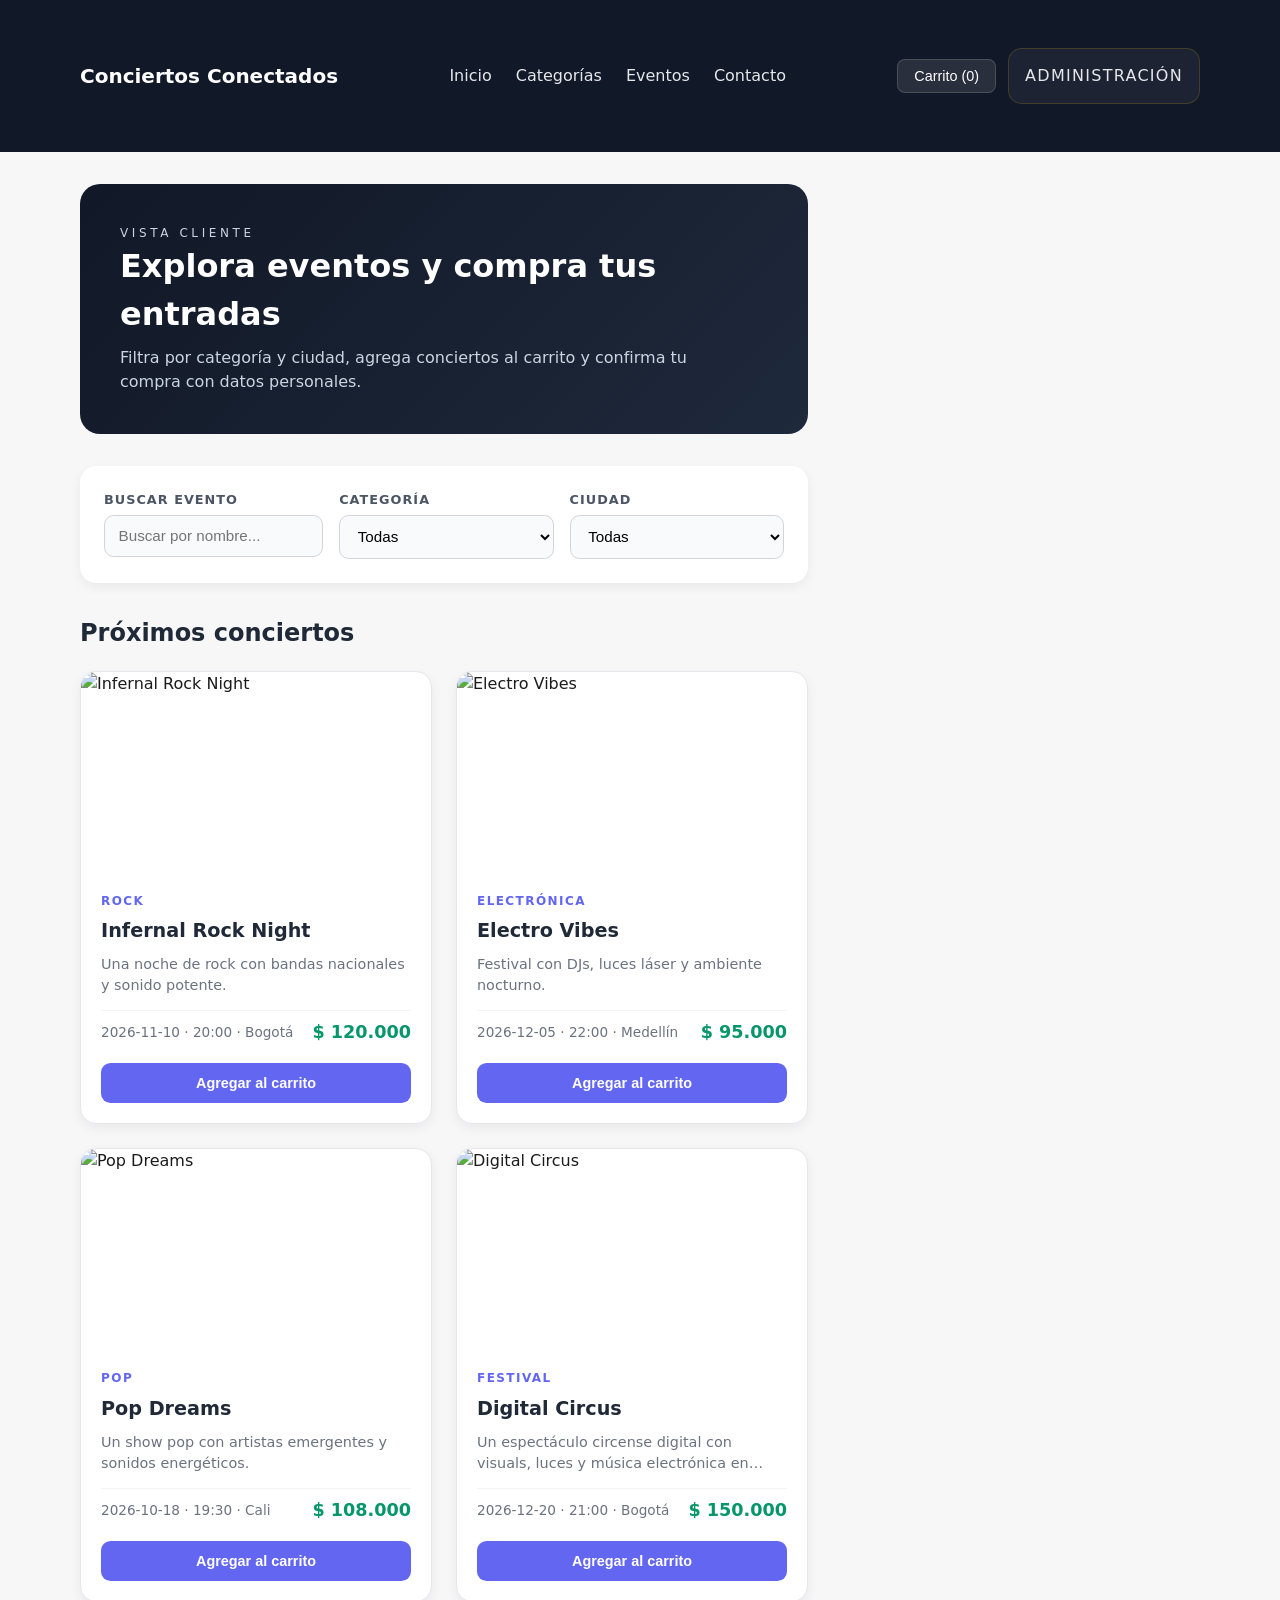
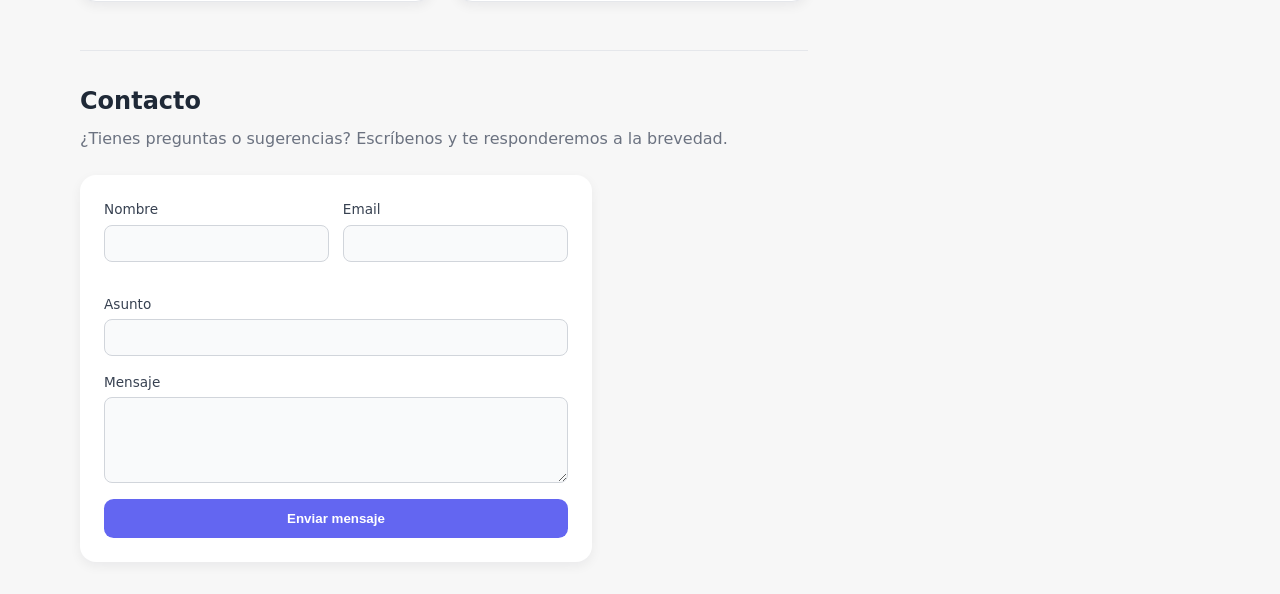
==== index.html @ f2adc02a "actualizacion 7" ====
﻿<!DOCTYPE html>
<html lang="es">
<head>
  <meta charset="UTF-8" />
  <meta name="viewport" content="width=device-width, initial-scale=1.0" />
  <title>Conciertos Conectados</title>
  <link rel="stylesheet" href="css/styles.css" />
  <link rel="stylesheet" href="css/responsive.css" />
</head>
<body>
  <header class="site-header">
    <div class="container header-inner">
      <a class="brand" href="index.html">Conciertos Conectados</a>
      <nav class="main-nav">
        <a href="index.html">Inicio</a>
        <a href="#categorias">Categorías</a>
        <a href="#eventos">Eventos</a>
        <a href="#contacto">Contacto</a>
      </nav>
      <div class="header-actions">
        <button id="open-cart" class="cart-toggle" type="button">Carrito (<span id="cart-count">0</span>)</button>
        <a class="secondary-button" href="admin/admin.html">Administración</a>
      </div>
    </div>
  </header>

  <main class="container public-layout">
    <section class="public-panel">
      <div class="hero-card">
        <p class="eyebrow">Vista cliente</p>
        <h1>Explora eventos y compra tus entradas</h1>
        <p>Filtra por categoría y ciudad, agrega conciertos al carrito y confirma tu compra con datos personales.</p>
      </div>

      <section id="categorias" class="filters-panel">
        <div class="filter-group">
          <label for="search-input">Buscar evento</label>
          <input id="search-input" type="search" placeholder="Buscar por nombre..." />
        </div>
        <div class="filter-group">
          <label for="category-filter">Categoría</label>
          <select id="category-filter"><option value="">Todas</option></select>
        </div>
        <div class="filter-group">
          <label for="city-filter">Ciudad</label>
          <select id="city-filter"><option value="">Todas</option></select>
        </div>
      </section>

      <section class="events-panel">
        <h2>Próximos conciertos</h2>
        <div id="events" class="events-grid"></div>
      </section>

      <section id="contacto" class="contact-section">
        <h2>Contacto</h2>
        <p class="contact-desc">¿Tienes preguntas o sugerencias? Escríbenos y te responderemos a la brevedad.</p>
        <form id="contact-form" class="contact-form">
          <div class="form-grid">
            <label>Nombre <input name="nombre" required /></label>
            <label>Email <input name="email" type="email" required /></label>
          </div>
          <label>Asunto <input name="asunto" required /></label>
          <label>Mensaje <textarea name="mensaje" rows="4" required></textarea></label>
          <button type="submit" class="primary-button">Enviar mensaje</button>
          <p id="contact-message" class="success-message hidden"></p>
        </form>
      </section>
    </section>

    <aside class="cart-panel hidden" id="cart-panel">
      <div class="cart-header">
        <div>
          <p class="eyebrow">Carrito</p>
          <h2>Resumen de compra</h2>
        </div>
        <button id="close-cart" class="cart-close-button" type="button">Cerrar</button>
      </div>

      <div id="cart-items" class="cart-items"></div>
      <div class="cart-summary">
        <div>
          <span>Total</span>
          <strong id="cart-total">$0</strong>
        </div>
        <button id="checkout-button" class="primary-button" type="button">Pagar</button>
      </div>

      <form id="checkout-form" class="checkout-form hidden">
        <h3>Datos del comprador</h3>
        <div class="form-grid">
          <label>Identificación <input name="identificacion" required /></label>
          <label>Nombre completo <input name="nombre" required /></label>
          <label>Dirección <input name="direccion" required /></label>
          <label>Teléfono <input name="telefono" required /></label>
          <label>Email <input name="email" type="email" required /></label>
          <label>Ciudad <input name="ciudad" required /></label>
        </div>
        <button type="submit" class="primary-button">Confirmar compra</button>
        <p id="checkout-message" class="success-message hidden"></p>
      </form>
    </aside>
  </main>

  <script defer src="js/storage.js"></script>
  <script defer src="js/registro.js"></script>
  <script defer src="js/data-seed.js"></script>
  <script defer src="js/components.js"></script>
  <script defer src="js/cart.js"></script>
  <script defer src="js/main.js"></script>
</body>
</html>
---- css/styles.css ----
﻿/* estilos base para el proyecto */
:root {
  font-family: Inter, system-ui, sans-serif;
  color: #1b1b1b;
  background: #f7f7f7;
  line-height: 1.5;
}

* {
  box-sizing: border-box;
}

.hidden {
  display: none !important;
}

body {
  margin: 0;
  padding: 0;
}

.container {
  width: min(1120px, 100% - 2rem);
  margin: 0 auto;
  padding: 2rem 0;
}

.site-header {
  background: #111827;
  color: #ffffff;
  padding: 1rem 0;
}

.header-inner {
  display: flex;
  align-items: center;
  justify-content: space-between;
  flex-wrap: wrap;
  gap: 1rem;
}

.site-header .brand {
  font-size: 1.25rem;
  font-weight: 700;
  color: #ffffff;
  text-decoration: none;
  white-space: nowrap;
}

.main-nav {
  display: flex;
  gap: 1.5rem;
  flex-wrap: wrap;
}

.site-header a {
  color: #e5e7eb;
  text-decoration: none;
  transition: color 0.2s;
}

.site-header a:hover {
  color: #ffffff;
}

.header-actions {
  display: flex;
  gap: 0.75rem;
  align-items: center;
}

.cart-toggle {
  background: rgba(255, 255, 255, 0.1);
  color: #ffffff;
  border: 1px solid rgba(255, 255, 255, 0.15);
  padding: 0.5rem 1rem;
  border-radius: 0.5rem;
  cursor: pointer;
  font-size: 0.9rem;
}

.cart-toggle:hover {
  background: rgba(255, 255, 255, 0.2);
}

.public-layout {
  display: grid;
  grid-template-columns: 1fr 360px;
  gap: 2rem;
  align-items: start;
}

.public-panel {
  min-width: 0;
}

.cart-panel {
  background: #ffffff;
  border-radius: 1rem;
  padding: 1.5rem;
  box-shadow: 0 10px 30px rgba(15, 23, 42, 0.08);
  position: sticky;
  top: 1rem;
}

.cart-panel.hidden {
  display: none;
}

.cart-close-button {
  background: transparent;
  color: #6b7280;
  border: 1px solid #d1d5db;
  padding: 0.4rem 0.85rem;
  border-radius: 0.5rem;
  cursor: pointer;
  font-size: 0.85rem;
  transition: background 0.2s, color 0.2s;
}

.cart-close-button:hover {
  background: #f3f4f6;
  color: #111827;
}

.hero-card {
  background: linear-gradient(135deg, #111827, #1e293b);
  color: #ffffff;
  border-radius: 1.25rem;
  padding: 2.5rem;
  margin-bottom: 2rem;
}

.hero-card h1 {
  font-size: 2rem;
  margin: 0 0 0.5rem;
}

.hero-card p {
  margin: 0;
  color: #cbd5e1;
  max-width: 36rem;
}

.filters-panel {
  display: grid;
  grid-template-columns: 1fr 1fr 1fr;
  gap: 1rem;
  margin-bottom: 2rem;
  background: #ffffff;
  border-radius: 1rem;
  padding: 1.5rem;
  box-shadow: 0 4px 12px rgba(15, 23, 42, 0.06);
}

.filter-group {
  display: flex;
  flex-direction: column;
  gap: 0.35rem;
}

.filter-group label {
  font-size: 0.8rem;
  font-weight: 600;
  color: #4b5563;
  text-transform: uppercase;
  letter-spacing: 0.08em;
}

.filter-group input,
.filter-group select {
  padding: 0.7rem 0.85rem;
  border: 1px solid #d1d5db;
  border-radius: 0.6rem;
  font-size: 0.95rem;
  background: #f9fafb;
  transition: border-color 0.2s, box-shadow 0.2s;
}

.filter-group input:focus,
.filter-group select:focus {
  outline: none;
  border-color: #6366f1;
  box-shadow: 0 0 0 3px rgba(99, 102, 241, 0.15);
}

.events-panel h2 {
  font-size: 1.5rem;
  margin: 0 0 1.25rem;
  color: #1f2937;
}

.events-grid {
  display: grid;
  grid-template-columns: repeat(auto-fill, minmax(280px, 1fr));
  gap: 1.5rem;
}

.contact-section {
  margin-top: 3rem;
  padding-top: 2rem;
  border-top: 1px solid #e5e7eb;
}

.contact-section h2 {
  font-size: 1.5rem;
  margin: 0 0 0.5rem;
  color: #1f2937;
}

.contact-desc {
  margin: 0 0 1.5rem;
  color: #6b7280;
}

.contact-form {
  background: #ffffff;
  border-radius: 1rem;
  padding: 1.5rem;
  box-shadow: 0 4px 12px rgba(15, 23, 42, 0.06);
  display: flex;
  flex-direction: column;
  gap: 1rem;
  max-width: 32rem;
}

.contact-form label {
  display: flex;
  flex-direction: column;
  gap: 0.3rem;
  font-size: 0.85rem;
  font-weight: 500;
  color: #374151;
}

.contact-form input,
.contact-form textarea {
  padding: 0.6rem 0.85rem;
  border: 1px solid #d1d5db;
  border-radius: 0.5rem;
  font-size: 0.9rem;
  background: #f9fafb;
}

.contact-form input:focus,
.contact-form textarea:focus {
  outline: none;
  border-color: #6366f1;
  box-shadow: 0 0 0 3px rgba(99, 102, 241, 0.15);
}

.empty-results {
  grid-column: 1 / -1;
  text-align: center;
  padding: 3rem;
  color: #9ca3af;
  font-size: 1.1rem;
}

/* cart styling */
.cart-header {
  display: flex;
  justify-content: space-between;
  align-items: flex-start;
  margin-bottom: 1rem;
}

.cart-header h2 {
  margin: 0;
  font-size: 1.2rem;
  color: #1f2937;
}

.cart-items {
  display: flex;
  flex-direction: column;
  gap: 0.75rem;
  margin-bottom: 1rem;
  max-height: 24rem;
  overflow-y: auto;
}

.cart-item {
  display: flex;
  justify-content: space-between;
  align-items: center;
  gap: 0.75rem;
  padding: 0.75rem;
  background: #f9fafb;
  border-radius: 0.6rem;
}

.cart-item strong {
  display: block;
  font-size: 0.95rem;
  color: #1f2937;
}

.cart-item span {
  font-size: 0.8rem;
  color: #6b7280;
}

.cart-summary {
  display: flex;
  justify-content: space-between;
  align-items: center;
  padding: 1rem 0;
  border-top: 1px solid #e5e7eb;
  margin-bottom: 1rem;
}

.cart-summary span {
  font-size: 0.9rem;
  color: #4b5563;
}

.cart-summary strong {
  font-size: 1.25rem;
  color: #111827;
}

.empty-cart {
  text-align: center;
  color: #9ca3af;
  padding: 2rem;
}

.checkout-form {
  border-top: 1px solid #e5e7eb;
  padding-top: 1rem;
}

.checkout-form h3 {
  margin: 0 0 1rem;
  font-size: 1rem;
  color: #1f2937;
}

.form-grid {
  display: grid;
  grid-template-columns: 1fr 1fr;
  gap: 0.85rem;
  margin-bottom: 1rem;
}

.form-grid label {
  display: flex;
  flex-direction: column;
  gap: 0.3rem;
  font-size: 0.85rem;
  font-weight: 500;
  color: #374151;
}

.form-grid input,
.form-grid select,
.form-grid textarea {
  padding: 0.6rem 0.85rem;
  border: 1px solid #d1d5db;
  border-radius: 0.5rem;
  font-size: 0.9rem;
  background: #f9fafb;
}

.form-grid input:focus,
.form-grid select:focus,
.form-grid textarea:focus {
  outline: none;
  border-color: #6366f1;
  box-shadow: 0 0 0 3px rgba(99, 102, 241, 0.15);
}

.full-width {
  grid-column: 1 / -1;
}

.primary-button {
  background: #6366f1;
  color: #ffffff;
  border: none;
  padding: 0.75rem 1.5rem;
  border-radius: 0.6rem;
  font-weight: 600;
  cursor: pointer;
  transition: background 0.2s;
}

.primary-button:hover {
  background: #4f46e5;
}

.success-message {
  margin-top: 0.75rem;
  padding: 0.75rem;
  background: #d1fae5;
  color: #065f46;
  border-radius: 0.5rem;
  text-align: center;
}

.error-message {
  margin-top: 0.5rem;
  padding: 0.5rem;
  background: #fef2f2;
  color: #991b1b;
  border-radius: 0.4rem;
  text-align: center;
  font-size: 0.85rem;
}

.auth-panel {
  display: flex;
  justify-content: center;
  align-items: center;
  min-height: 60vh;
}

.auth-card {
  background: rgba(255, 255, 255, 0.04);
  border: 1px solid rgba(255, 193, 7, 0.12);
  border-radius: 1.25rem;
  padding: 2.5rem;
  width: 100%;
  max-width: 400px;
}

.auth-card h1 {
  margin: 0 0 1.5rem;
  font-size: 1.8rem;
  color: #f4e3b7;
}

.auth-card form {
  display: flex;
  flex-direction: column;
  gap: 1rem;
}

.auth-card label {
  display: flex;
  flex-direction: column;
  gap: 0.3rem;
  font-size: 0.85rem;
  color: #d9c38c;
}

.auth-card input {
  padding: 0.75rem 1rem;
  border: 1px solid rgba(255, 193, 7, 0.15);
  border-radius: 0.6rem;
  background: rgba(255, 255, 255, 0.05);
  color: #ffffff;
  font-size: 0.95rem;
}

.auth-card input:focus {
  outline: none;
  border-color: #f7d34e;
}

.form-card {
  background: rgba(255, 255, 255, 0.03);
  border: 1px solid rgba(255, 193, 7, 0.10);
  border-radius: 1rem;
  padding: 1.5rem;
  margin-bottom: 1.5rem;
}

.form-card .form-grid label {
  color: #d9c38c;
}

.form-card input,
.form-card select,
.form-card textarea {
  padding: 0.6rem 0.85rem;
  border: 1px solid rgba(255, 193, 7, 0.15);
  border-radius: 0.5rem;
  background: rgba(255, 255, 255, 0.05);
  color: #ffffff;
  font-size: 0.9rem;
}

.form-card input:focus,
.form-card select:focus,
.form-card textarea:focus {
  outline: none;
  border-color: #f7d34e;
}

.form-card .primary-button,
.form-card .secondary-button {
  margin-top: 0.75rem;
  margin-right: 0.5rem;
}

.action-button {
  padding: 0.4rem 0.75rem;
  border-radius: 0.4rem;
  border: none;
  cursor: pointer;
  font-size: 0.8rem;
  font-weight: 500;
}

.action-button.edit {
  background: rgba(99, 102, 241, 0.2);
  color: #a5b4fc;
  margin-right: 0.4rem;
}

.action-button.delete {
  background: rgba(239, 68, 68, 0.2);
  color: #fca5a5;
}

#home-hero,
#admin-panel {
  background: #ffffff;
  border-radius: 1rem;
  padding: 2rem;
  box-shadow: 0 10px 30px rgba(15, 23, 42, 0.08);
}

.site-footer {
  text-align: center;
  padding: 1.5rem 0;
  color: #6b7280;
}

/* administración estilo oscuro */
body.admin-page {
  font-family: Inter, system-ui, sans-serif;
  background: #120803;
  color: #f4e3b7;
}

.admin-layout {
  display: grid;
  grid-template-columns: 280px 1fr;
  min-height: 100vh;
}

.admin-sidebar {
  background: #210f0f;
  border-right: 1px solid rgba(255, 193, 7, 0.12);
  padding: 2rem 1.5rem;
  display: flex;
  flex-direction: column;
  gap: 2rem;
}

.brand {
  display: flex;
  flex-direction: column;
  gap: 0.25rem;
}

.brand-title {
  font-size: 1.9rem;
  letter-spacing: 0.18em;
  color: #f9d24b;
  font-weight: 800;
}

.brand-subtitle {
  color: #c69f3d;
  font-size: 0.85rem;
  letter-spacing: 0.25em;
}

.sidebar-nav {
  display: flex;
  flex-direction: column;
  gap: 0.75rem;
}

.sidebar-nav a {
  display: inline-flex;
  align-items: center;
  gap: 0.75rem;
  color: #d9c38c;
  text-decoration: none;
  padding: 0.85rem 1rem;
  border-radius: 0.75rem;
  transition: background 0.2s ease, color 0.2s ease;
}

.sidebar-nav a.active,
.sidebar-nav a:hover {
  background: rgba(255, 176, 64, 0.12);
  color: #ffeea8;
}

.sidebar-button {
  margin-top: auto;
  background: #8b1818;
  color: #f6e1d6;
  border: none;
  padding: 0.95rem 1rem;
  border-radius: 0.75rem;
  text-transform: uppercase;
  letter-spacing: 0.08em;
  cursor: pointer;
}

.admin-content {
  padding: 2rem;
}

.admin-header {
  display: flex;
  justify-content: space-between;
  align-items: flex-start;
  gap: 1.5rem;
  margin-bottom: 2rem;
}

.live-panel {
  display: flex;
  flex-direction: column;
  align-items: flex-end;
  gap: 0.25rem;
  color: #c9b27d;
  font-size: 0.85rem;
}

.live-panel strong {
  font-size: 1.25rem;
  color: #f7d34e;
}

.eyebrow {
  margin: 0 0 0.75rem;
  color: #f4dba1;
  letter-spacing: 0.3em;
  text-transform: uppercase;
  font-size: 0.75rem;
}

.admin-header h1 {
  margin: 0;
  font-size: clamp(2rem, 3vw, 3rem);
  letter-spacing: 0.04em;
}

.header-actions {
  display: flex;
  gap: 0.75rem;
  flex-wrap: wrap;
}

.icon-button {
  background: rgba(255, 255, 255, 0.05);
  color: #f7e6be;
  border: 1px solid rgba(255, 255, 255, 0.08);
  padding: 0.85rem 1rem;
  border-radius: 0.9rem;
  cursor: pointer;
}

.metric-grid,
.action-grid {
  display: grid;
  grid-template-columns: repeat(3, minmax(0, 1fr));
  gap: 1rem;
  margin-bottom: 1.5rem;
}

.metric-card,
.action-card,
.table-panel,
.table-header,
.table-footer {
  background: rgba(255, 255, 255, 0.03);
  border: 1px solid rgba(255, 193, 7, 0.10);
  border-radius: 1rem;
  padding: 1.5rem;
}

.metric-card-large {
  grid-column: span 2;
}

.metric-label {
  display: block;
  color: #d8c28b;
  text-transform: uppercase;
  letter-spacing: 0.18em;
  font-size: 0.75rem;
  margin-bottom: 0.75rem;
}

.metric-card strong {
  display: block;
  font-size: 2.5rem;
  margin-bottom: 1rem;
  color: #fff;
}

.metric-bar {
  height: 0.75rem;
  background: rgba(255, 255, 255, 0.08);
  border-radius: 999px;
  overflow: hidden;
}

.metric-bar span {
  display: block;
  height: 100%;
  background: linear-gradient(90deg, #ffb130, #f65d48);
}

.table-section {
  margin-bottom: 1.5rem;
}

.table-header {
  display: flex;
  justify-content: space-between;
  gap: 1rem;
  align-items: center;
  margin-bottom: 1rem;
}

.table-title {
  margin: 0;
  font-size: 1rem;
  letter-spacing: 0.18em;
  text-transform: uppercase;
  color: #f9d14f;
}

.table-subtitle {
  margin: 0.5rem 0 0;
  color: #c8b08c;
  font-size: 0.95rem;
  max-width: 42rem;
}

.table-actions {
  display: flex;
  gap: 0.85rem;
  flex-wrap: wrap;
}

.table-actions input {
  min-width: 220px;
  background: rgba(255, 255, 255, 0.04);
  border: 1px solid rgba(255, 255, 255, 0.08);
  color: #fff;
  padding: 0.95rem 1rem;
  border-radius: 0.85rem;
}

.filter-button {
  background: #2b0d0d;
  color: #f7d699;
  border: 1px solid rgba(255, 193, 7, 0.2);
  padding: 0.95rem 1rem;
  border-radius: 0.85rem;
  cursor: pointer;
}

.table-panel {
  overflow-x: auto;
}

.data-table {
  width: 100%;
  border-collapse: collapse;
  min-width: 860px;
}

.data-table th,
.data-table td {
  padding: 1rem 1.25rem;
  border-bottom: 1px solid rgba(255, 255, 255, 0.06);
}

.data-table th {
  text-align: left;
  font-size: 0.8rem;
  letter-spacing: 0.14em;
  text-transform: uppercase;
  color: #c9b27d;
}

.data-table tbody tr:hover {
  background: rgba(255, 255, 255, 0.04);
}

.data-table td {
  color: #eee2c5;
}

.status-pill {
  display: inline-flex;
  align-items: center;
  gap: 0.5rem;
  padding: 0.45rem 0.75rem;
  border-radius: 999px;
  font-size: 0.8rem;
}

.status-dot {
  width: 0.6rem;
  height: 0.6rem;
  border-radius: 999px;
  background: #f5d34d;
}

.status-active {
  color: #f3c66a;
}

.pill-secondary {
  background: rgba(255, 255, 255, 0.05);
  color: #e5d194;
}

.table-footer {
  display: flex;
  justify-content: space-between;
  align-items: center;
}

.table-footer span {
  color: #c6b185;
}

.pagination {
  display: flex;
  gap: 0.75rem;
}

.pagination button {
  background: transparent;
  color: #f6e7bd;
  border: 1px solid rgba(255, 255, 255, 0.1);
  padding: 0.9rem 1.2rem;
  border-radius: 0.85rem;
  cursor: pointer;
}

.pagination button.primary {
  background: #f7d34e;
  color: #240b00;
  border-color: rgba(255, 193, 7, 0.25);
}

.action-card {
  display: flex;
  flex-direction: column;
  justify-content: space-between;
  gap: 1rem;
}

.action-card h3 {
  margin: 0;
  color: #f3e2b8;
}

.action-card p {
  margin: 0;
  color: #d6c19a;
}

.secondary-button,
.danger-button {
  border: 1px solid rgba(255, 193, 7, 0.16);
  padding: 0.95rem 1rem;
  border-radius: 0.85rem;
  cursor: pointer;
  text-transform: uppercase;
  letter-spacing: 0.08em;
}

.secondary-button {
  background: rgba(255, 255, 255, 0.05);
  color: #f8e7b7;
}

.danger-button {
  background: #7f1e1e;
  color: #ffe7c0;
  border-color: #a84242;
}

.back-button {
  display: block;
  margin-top: 0.5rem;
  background: rgba(255, 255, 255, 0.05);
  color: #d9c38c;
  border: 1px solid rgba(255, 193, 7, 0.16);
  padding: 0.95rem 1rem;
  border-radius: 0.85rem;
  text-decoration: none;
  text-transform: uppercase;
  letter-spacing: 0.08em;
  text-align: center;
  cursor: pointer;
  transition: background 0.2s ease, color 0.2s ease;
}

.back-button:hover {
  background: rgba(255, 176, 64, 0.12);
  color: #ffeea8;
}

.admin-footer {
  margin-top: 1.5rem;
  color: #b6a573;
  text-align: center;
}

@media (max-width: 1024px) {
  .admin-layout {
    grid-template-columns: 1fr;
  }

  .metric-grid,
  .action-grid {
    grid-template-columns: 1fr;
  }

  .metric-card-large {
    grid-column: auto;
  }
}
---- css/responsive.css ----
﻿/* responsive.css */
@media (max-width: 1024px) {
  .admin-layout {
    grid-template-columns: 1fr;
  }

  .public-layout {
    grid-template-columns: 1fr;
  }

  .events-grid {
    grid-template-columns: 1fr;
  }

  .filters-panel,
  .form-grid,
  .metric-grid {
    grid-template-columns: 1fr;
  }

  .cart-panel {
    position: static;
    top: auto;
  }
}

@media (max-width: 768px) {
  .header-inner {
    flex-direction: column;
    align-items: stretch;
  }

  .main-nav {
    flex-wrap: wrap;
    justify-content: center;
  }

  .filters-panel,
  .form-grid,
  .metric-grid {
    gap: 1rem;
  }

  .cart-panel {
    width: 100%;
  }

  .site-header,
  .admin-content {
    padding-left: 1rem;
    padding-right: 1rem;
  }
}
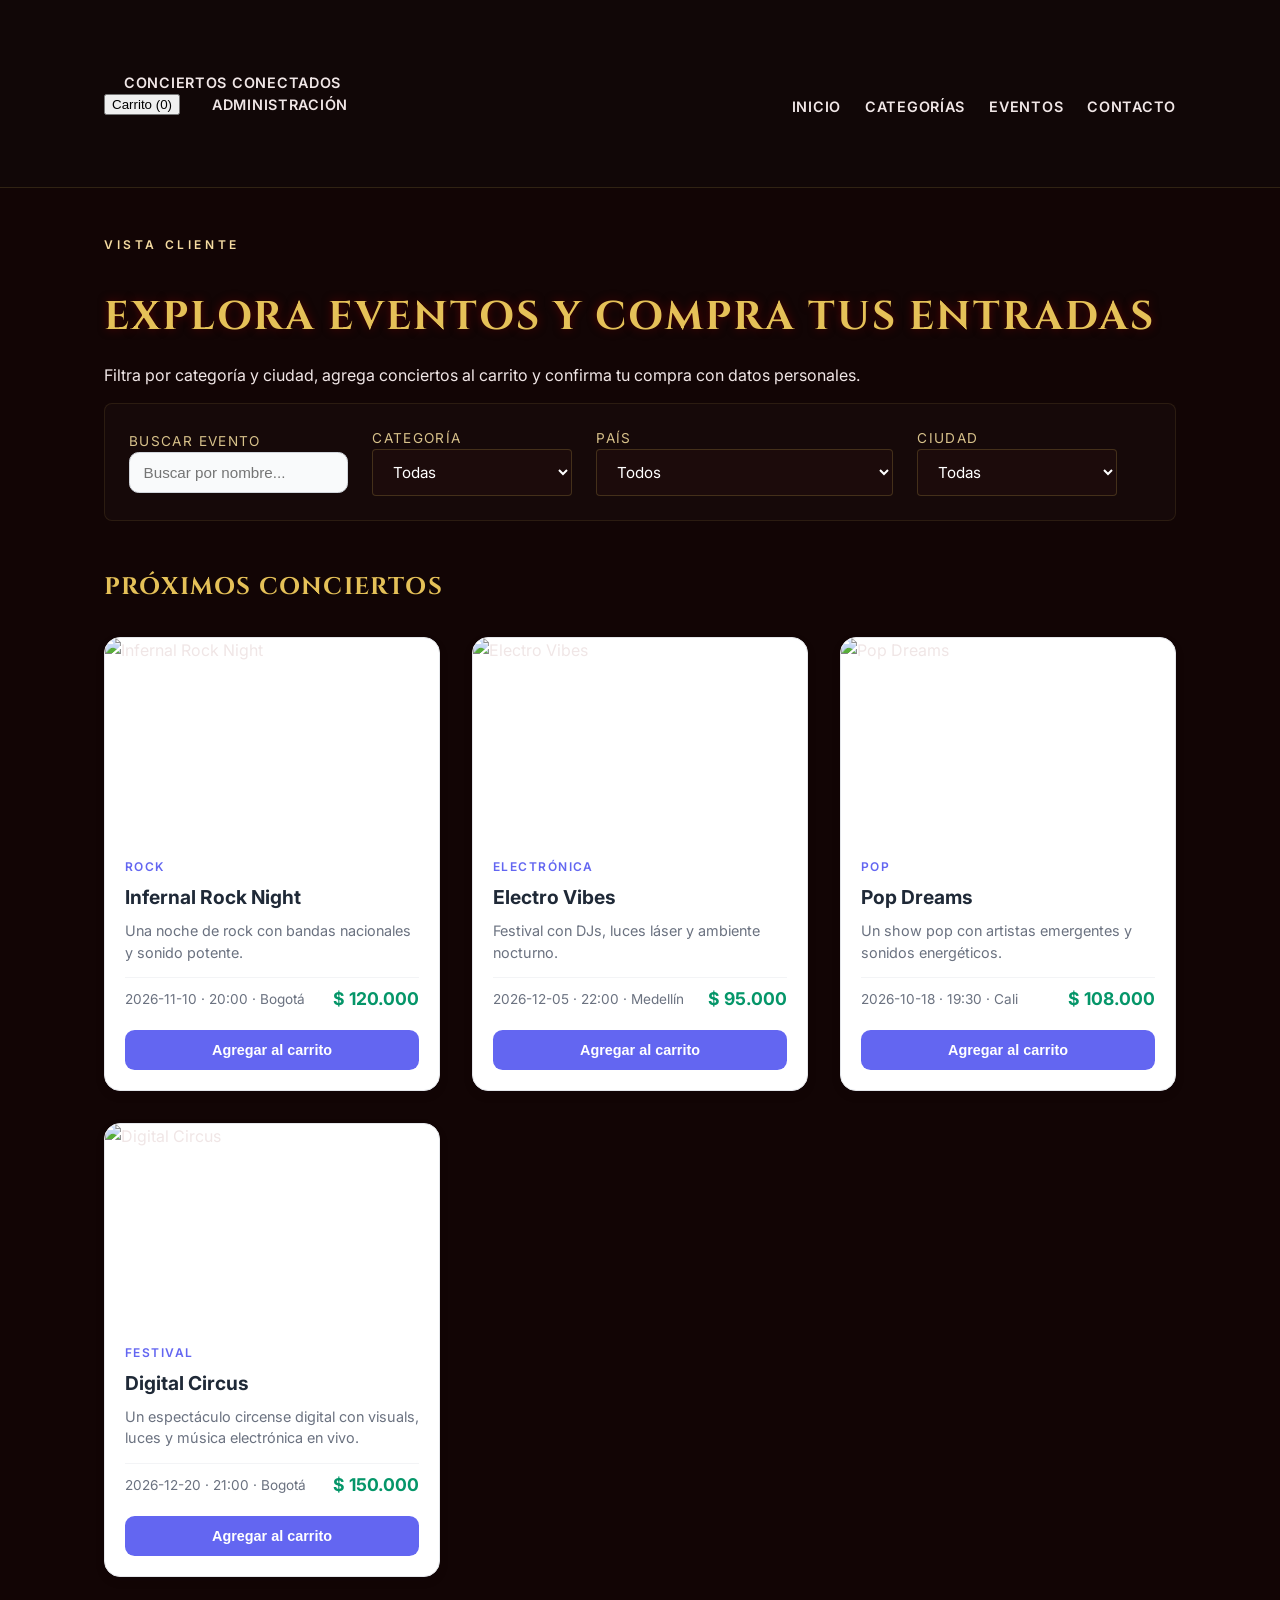
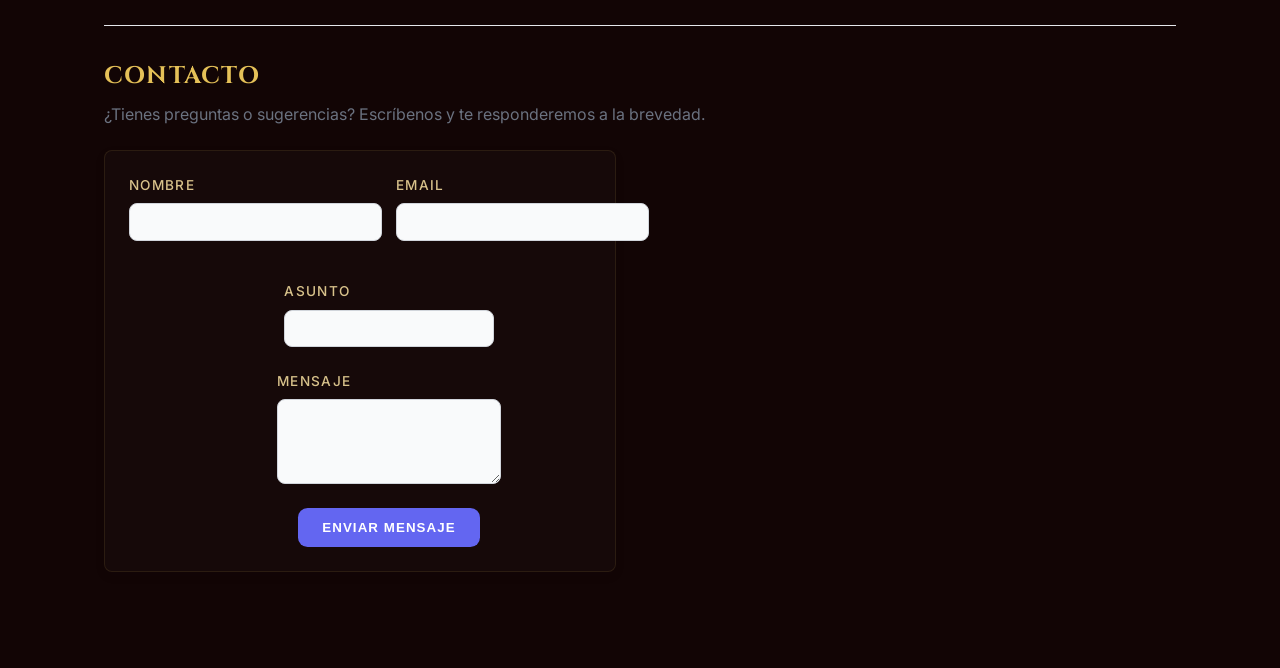
==== commit 7677812e: "actualizacion 9" ====
--- a/index.html
+++ b/index.html
@@ -40,6 +40,10 @@
         <div class="filter-group">
           <label for="category-filter">Categoría</label>
           <select id="category-filter"><option value="">Todas</option></select>
+        </div>
+        <div class="filter-group">
+          <label for="country-filter">País</label>
+          <select id="country-filter"><option value="">Todos</option></select>
         </div>
         <div class="filter-group">
           <label for="city-filter">Ciudad</label>
--- a/css/styles.css
+++ b/css/styles.css
@@ -1,170 +1,580 @@
-﻿/* estilos base para el proyecto */
-:root {
-  font-family: Inter, system-ui, sans-serif;
-  color: #1b1b1b;
-  background: #f7f7f7;
-  line-height: 1.5;
-}
-
-* {
-  box-sizing: border-box;
-}
-
-.hidden {
-  display: none !important;
-}
-
-body {
+﻿/* ==========================================================================
+   1. IMPORTACIÓN DE FUENTES Y VARIABLES (Estilo Infernal/Teatral)
+   ========================================================================== */
+   @import url('https://fonts.googleapis.com/css2?family=Cinzel:wght@600;800&family=Inter:wght@400;600;800&display=swap');
+
+   :root {
+     /* Paleta de colores inspirada en la imagen de referencia */
+     --fondo-principal: #120803;    /* Negro con matiz rojizo cálido */
+     --fondo-sidebar: #210f0f;      /* Vino tinto muy oscuro */
+     --rojo-infernal: #8b1818;      /* Rojo fuego/sangre para acciones */
+     --rojo-hover: #a81f1f;         /* Rojo brillante para estados hover */
+     --dorado-brillante: #f9d24b;   /* Dorado destacado para títulos */
+     --dorado-suave: #d8c28b;       /* Dorado opaco para textos secundarios */
+     --crema-texto: #eee2c5;         /* Blanco cálido para legibilidad */
+     
+     font-family: 'Inter', system-ui, sans-serif;
+     color: #1b1b1b;
+     background: #f7f7f7;
+     line-height: 1.5;
+   }
+   
+   * {
+     box-sizing: border-box;
+   }
+   
+   body {
+     margin: 0;
+     padding: 0;
+   }
+   
+   /* Helper indispensable para el control de secciones con JavaScript */
+   .hidden {
+     display: none !important;
+   }
+   
+   /* ==========================================================================
+      2. ESTILOS BASE PÚBLICOS (Manteniendo tu estructura original)
+      ========================================================================== */
+   .container {
+     width: min(1120px, 100% - 2rem);
+     margin: 0 auto;
+     padding: 2rem 0;
+   }
+   
+   .site-header {
+     background: #111827;
+     color: #ffffff;
+     padding: 1rem 0;
+   }
+   
+   .site-header h1,
+   .site-header nav {
+     display: inline-block;
+     vertical-align: middle;
+   }
+   
+   .site-header nav {
+     float: right;
+   }
+   
+   .site-header a {
+     color: #e5e7eb;
+     margin-left: 1.25rem;
+     text-decoration: none;
+   }
+   
+   #home-hero,
+   #admin-panel {
+     background: #ffffff;
+     border-radius: 1rem;
+     padding: 2rem;
+     box-shadow: 0 10px 30px rgba(15, 23, 42, 0.08);
+   }
+   
+   .site-footer {
+     text-align: center;
+     padding: 1.5rem 0;
+     color: #6b7280;
+   }
+   
+   /* ==========================================================================
+      3. PANEL DE ADMINISTRACIÓN OSCURO (Estilo Premium)
+      ========================================================================== */
+   body.admin-page {
+     font-family: 'Inter', sans-serif;
+     background: var(--fondo-principal);
+     color: var(--crema-texto);
+   }
+   
+   .admin-layout {
+     display: grid;
+     grid-template-columns: 280px 1fr;
+     min-height: 100vh;
+   }
+   
+   /* Sidebar Izquierdo */
+   .admin-sidebar {
+     background: var(--fondo-sidebar);
+     border-right: 1px solid rgba(249, 210, 75, 0.12);
+     padding: 2rem 1.5rem;
+     display: flex;
+     flex-direction: column;
+     gap: 2rem;
+   }
+   
+   .brand {
+     display: flex;
+     flex-direction: column;
+     gap: 0.25rem;
+   }
+   
+   .brand-title {
+     font-family: 'Cinzel', serif;
+     font-size: 1.9rem;
+     letter-spacing: 0.18em;
+     color: var(--dorado-brillante);
+     font-weight: 800;
+     text-shadow: 0 0 10px rgba(249, 210, 75, 0.2);
+   }
+   
+   .brand-subtitle {
+     color: var(--dorado-suave);
+     font-size: 0.85rem;
+     letter-spacing: 0.25em;
+     font-weight: 600;
+   }
+   
+   /* Navegación del Sidebar */
+   .sidebar-nav {
+     display: flex;
+     flex-direction: column;
+     gap: 0.75rem;
+   }
+   
+   .sidebar-nav a {
+     display: inline-flex;
+     align-items: center;
+     gap: 0.75rem;
+     color: var(--dorado-suave);
+     text-decoration: none;
+     padding: 0.85rem 1rem;
+     border-radius: 0.75rem;
+     font-weight: 600;
+     transition: background 0.2s ease, color 0.2s ease;
+   }
+   
+   .sidebar-nav a.active,
+   .sidebar-nav a:hover {
+     background: rgba(255, 176, 64, 0.12);
+     color: #ffeea8;
+     border-left: 3px solid var(--dorado-brillante);
+     padding-left: calc(1rem - 3px);
+   }
+   
+   /* Botón de salida / Purge */
+   .sidebar-button {
+     margin-top: auto;
+     background: var(--rojo-infernal);
+     color: #f6e1d6;
+     border: 1px solid rgba(249, 210, 75, 0.2);
+     padding: 0.95rem 1rem;
+     border-radius: 0.75rem;
+     text-transform: uppercase;
+     letter-spacing: 0.08em;
+     font-weight: bold;
+     cursor: pointer;
+     transition: all 0.2s ease;
+   }
+   
+   .sidebar-button:hover {
+     background: var(--rojo-hover);
+     box-shadow: 0 0 12px rgba(139, 24, 24, 0.5);
+   }
+   
+   /* Área de Contenido Principal */
+   .admin-content {
+     padding: 2.5rem;
+     max-width: 1400px;
+     width: 100%;
+   }
+   
+   .admin-header {
+     display: flex;
+     justify-content: space-between;
+     align-items: flex-start;
+     gap: 1.5rem;
+     margin-bottom: 2.5rem;
+   }
+   
+   .eyebrow {
+     margin: 0 0 0.75rem;
+     color: var(--dorado-suave);
+     letter-spacing: 0.3em;
+     text-transform: uppercase;
+     font-size: 0.75rem;
+     font-weight: 600;
+   }
+   
+   .admin-header h1 {
+     font-family: 'Cinzel', serif;
+     margin: 0;
+     font-size: clamp(2rem, 3vw, 2.8rem);
+     letter-spacing: 0.04em;
+     color: #fff;
+   }
+   
+   /* Reloj en vivo */
+   .live-panel {
+     text-align: right;
+     background: rgba(255, 255, 255, 0.02);
+     padding: 0.75rem 1.25rem;
+     border-radius: 0.75rem;
+     border: 1px solid rgba(249, 210, 75, 0.08);
+   }
+   
+   .live-panel span {
+     display: block;
+     font-size: 0.75rem;
+     color: var(--dorado-suave);
+     text-transform: uppercase;
+     letter-spacing: 0.1em;
+   }
+   
+   .live-panel strong {
+     font-size: 1.25rem;
+     color: var(--dorado-brillante);
+   }
+   
+   /* ==========================================================================
+      4. TARJETAS DE MÉTRICAS (Dashboard)
+      ========================================================================== */
+   .metric-grid {
+     display: grid;
+     grid-template-columns: repeat(4, minmax(0, 1fr)); /* Cambiado a 4 para tus 4 métricas */
+     gap: 1.25rem;
+     margin-bottom: 2.5rem;
+   }
+   
+   .metric-card {
+     background: rgba(255, 255, 255, 0.02);
+     border: 1px solid rgba(249, 210, 75, 0.08);
+     border-radius: 1rem;
+     padding: 1.75rem;
+     transition: transform 0.2s ease, border-color 0.2s ease;
+   }
+   
+   .metric-card:hover {
+     transform: translateY(-3px);
+     border-color: rgba(249, 210, 75, 0.2);
+     background: rgba(255, 255, 255, 0.04);
+   }
+   
+   .metric-label {
+     display: block;
+     color: var(--dorado-suave);
+     text-transform: uppercase;
+     letter-spacing: 0.15em;
+     font-size: 0.75rem;
+     margin-bottom: 0.75rem;
+     font-weight: 600;
+   }
+   
+   .metric-card strong {
+     display: block;
+     font-size: 2.5rem;
+     font-weight: 800;
+     color: #fff;
+     font-family: 'Cinzel', serif;
+   }
+   
+   /* ==========================================================================
+      5. FORMULARIOS DE GESTIÓN (Categorías y Eventos)
+      ========================================================================== */
+   .form-card {
+     background: rgba(255, 255, 255, 0.02);
+     border: 1px solid rgba(249, 210, 75, 0.08);
+     border-radius: 1rem;
+     padding: 2rem;
+     margin-bottom: 2.5rem;
+   }
+   
+   .form-grid {
+     display: grid;
+     grid-template-columns: repeat(auto-fit, minmax(220px, 1fr));
+     gap: 1.5rem;
+     margin-bottom: 1.75rem;
+   }
+   
+   .form-grid .full-width {
+     grid-column: 1 / -1;
+   }
+   
+   .form-grid label {
+     display: flex;
+     flex-direction: column;
+     gap: 0.5rem;
+     color: var(--dorado-suave);
+     font-size: 0.8rem;
+     text-transform: uppercase;
+     letter-spacing: 0.1em;
+     font-weight: 600;
+   }
+   
+   .form-grid input, 
+   .form-grid select, 
+   .form-grid textarea {
+     background: rgba(0, 0, 0, 0.3);
+     border: 1px solid rgba(249, 210, 75, 0.15);
+     border-radius: 0.6rem;
+     padding: 0.85rem 1rem;
+     color: #fff;
+     font-family: 'Inter', sans-serif;
+     font-size: 0.95rem;
+     transition: all 0.2s ease;
+   }
+   
+   .form-grid input:focus, 
+   .form-grid select:focus, 
+   .form-grid textarea:focus {
+     outline: none;
+     border-color: var(--dorado-brillante);
+     box-shadow: 0 0 8px rgba(249, 210, 75, 0.2);
+     background: rgba(0, 0, 0, 0.5);
+   }
+   
+   /* Botón de enviar formulario */
+   .primary-button {
+     background: var(--rojo-infernal);
+     color: #ffeea8;
+     border: 1px solid var(--dorado-brillante);
+     padding: 0.95rem 1.75rem;
+     border-radius: 0.75rem;
+     text-transform: uppercase;
+     letter-spacing: 0.08em;
+     font-weight: bold;
+     cursor: pointer;
+     transition: all 0.2s ease;
+   }
+   
+   .primary-button:hover {
+     background: var(--rojo-hover);
+     box-shadow: 0 0 15px rgba(139, 24, 24, 0.6);
+   }
+   
+   /* Panel de Autenticación (Login) */
+   .auth-panel {
+     display: flex;
+     justify-content: center;
+     align-items: center;
+     min-height: 70vh;
+   }
+   
+   .auth-card {
+     background: rgba(255, 255, 255, 0.02);
+     border: 1px solid rgba(249, 210, 75, 0.15);
+     border-radius: 1rem;
+     padding: 2.5rem;
+     width: 100%;
+     max-width: 420px;
+   }
+   
+   .auth-card h1 {
+     font-family: 'Cinzel', serif;
+     color: #fff;
+     margin-top: 0;
+     margin-bottom: 2rem;
+     font-size: 1.8rem;
+   }
+   
+   .auth-card label {
+     display: flex;
+     flex-direction: column;
+     gap: 0.5rem;
+     margin-bottom: 1.25rem;
+     color: var(--dorado-suave);
+     font-size: 0.85rem;
+   }
+   
+   .auth-card input {
+     background: rgba(0, 0, 0, 0.2);
+     border: 1px solid rgba(249, 210, 75, 0.15);
+     padding: 0.85rem;
+     border-radius: 0.5rem;
+     color: #fff;
+   }
+   
+   .auth-card .primary-button {
+     width: 100%;
+     margin-top: 1rem;
+   }
+   
+   .error-message {
+     color: #ff6b6b;
+     font-size: 0.9rem;
+     margin-top: 1rem;
+     text-align: center;
+   }
+   
+   /* ==========================================================================
+      6. TABLAS DE DATOS (Estilo Limpio y Oscuro)
+      ========================================================================== */
+   .table-panel {
+     background: rgba(255, 255, 255, 0.01);
+     border: 1px solid rgba(249, 210, 75, 0.08);
+     border-radius: 1rem;
+     padding: 1.5rem;
+     overflow-x: auto;
+   }
+   
+   .scrollable {
+     max-height: 450px;
+     overflow-y: auto;
+   }
+   
+   .data-table {
+     width: 100%;
+     border-collapse: collapse;
+     min-width: 860px;
+   }
+   
+   .data-table th,
+   .data-table td {
+     padding: 1.1rem 1.25rem;
+     border-bottom: 1px solid rgba(255, 255, 255, 0.04);
+     text-align: left;
+   }
+   
+   .data-table th {
+     font-size: 0.8rem;
+     letter-spacing: 0.14em;
+     text-transform: uppercase;
+     color: var(--dorado-suave);
+     font-weight: 600;
+     background: rgba(0, 0, 0, 0.15);
+     position: sticky;
+     top: 0;
+     z-index: 1;
+   }
+   
+   .data-table tbody tr:hover {
+     background: rgba(255, 255, 255, 0.03);
+   }
+   
+   .data-table td {
+     color: var(--crema-texto);
+     font-size: 0.95rem;
+   }
+   
+   /* Acciones de filas de tabla (Suelen ser botones o enlaces de borrar/editar) */
+   .data-table td a, 
+   .data-table td button {
+     color: var(--dorado-brillante);
+     background: transparent;
+     border: none;
+     cursor: pointer;
+     margin-right: 1rem;
+     text-decoration: underline;
+     font-weight: 600;
+   }
+   
+   .data-table td a:hover, 
+   .data-table td button:hover {
+     color: #fff;
+   }
+   
+   /* ==========================================================================
+      7. ELEMENTOS ADICIONALES Y RESPONSIVE INCORPORADO
+      ========================================================================== */
+   .admin-footer {
+     margin-top: 3rem;
+     color: rgba(216, 194, 139, 0.4);
+     text-align: center;
+     font-size: 0.85rem;
+   }
+   
+   @media (max-width: 1024px) {
+     .admin-layout {
+       grid-template-columns: 1fr;
+     }
+     
+     .admin-sidebar {
+       border-right: none;
+       border-bottom: 1px solid rgba(249, 210, 75, 0.12);
+     }
+   
+     .metric-grid {
+       grid-template-columns: repeat(2, 1fr);
+     }
+   }
+   
+   @media (max-width: 640px) {
+     .metric-grid {
+       grid-template-columns: 1fr;
+     }
+     
+     .admin-header {
+       flex-direction: column;
+       align-items: flex-start;
+     }
+     
+     .live-panel {
+       text-align: left;
+       width: 100%;
+     }
+   }
+
+   /* ==========================================================================
+   8. VISTA PÚBLICA / CLIENTE (Estilo "Sonic Revolution")
+   ========================================================================== */
+
+/* Cambiar el fondo global de la página pública para que sea oscuro */
+body:not(.admin-page) {
+  background-color: #120505; /* El negro-rojizo de la imagen */
+  color: #f0e6e6; /* Texto claro */
+  font-family: 'Inter', sans-serif;
+}
+
+/* Ajustar el contenedor general del cliente */
+body:not(.admin-page) .container {
+  max-width: 1200px;
+  padding: 3rem 1.5rem;
+}
+
+/* Estilizar el encabezado (Navbar) */
+.site-header {
+  background: #110707 !important; /* Más oscuro que el fondo */
+  border-bottom: 1px solid rgba(229, 193, 88, 0.15);
+  padding: 1.5rem 0;
+}
+
+.site-header h1, 
+.site-header .brand-title {
+  font-family: 'Cinzel', serif;
+  color: #e5c158; /* Dorado */
+  font-size: 1.6rem;
+  letter-spacing: 0.1em;
   margin: 0;
-  padding: 0;
-}
-
-.container {
-  width: min(1120px, 100% - 2rem);
-  margin: 0 auto;
-  padding: 2rem 0;
-}
-
-.site-header {
-  background: #111827;
-  color: #ffffff;
-  padding: 1rem 0;
-}
-
-.header-inner {
-  display: flex;
-  align-items: center;
-  justify-content: space-between;
-  flex-wrap: wrap;
-  gap: 1rem;
-}
-
-.site-header .brand {
-  font-size: 1.25rem;
-  font-weight: 700;
-  color: #ffffff;
-  text-decoration: none;
-  white-space: nowrap;
-}
-
-.main-nav {
-  display: flex;
-  gap: 1.5rem;
-  flex-wrap: wrap;
 }
 
 .site-header a {
-  color: #e5e7eb;
-  text-decoration: none;
-  transition: color 0.2s;
+  color: #f0e6e6;
+  font-weight: 600;
+  letter-spacing: 0.05em;
+  text-transform: uppercase;
+  font-size: 0.9rem;
+  transition: color 0.2s ease;
 }
 
 .site-header a:hover {
-  color: #ffffff;
-}
-
-.header-actions {
-  display: flex;
-  gap: 0.75rem;
-  align-items: center;
-}
-
-.cart-toggle {
-  background: rgba(255, 255, 255, 0.1);
-  color: #ffffff;
-  border: 1px solid rgba(255, 255, 255, 0.15);
+  color: #e5c158;
+}
+
+/* Estilizar el botón del Carrito */
+#cart-counter, 
+.site-header a[href*="carrito"],
+button:contains("Carrito") {
+  background: #800000;
+  color: #fff;
   padding: 0.5rem 1rem;
-  border-radius: 0.5rem;
-  cursor: pointer;
-  font-size: 0.9rem;
-}
-
-.cart-toggle:hover {
-  background: rgba(255, 255, 255, 0.2);
-}
-
-.public-layout {
-  display: grid;
-  grid-template-columns: 1fr 360px;
-  gap: 2rem;
-  align-items: start;
-}
-
-.public-panel {
-  min-width: 0;
-}
-
-.cart-panel {
-  background: #ffffff;
-  border-radius: 1rem;
-  padding: 1.5rem;
-  box-shadow: 0 10px 30px rgba(15, 23, 42, 0.08);
-  position: sticky;
-  top: 1rem;
-}
-
-.cart-panel.hidden {
-  display: none;
-}
-
-.cart-close-button {
-  background: transparent;
-  color: #6b7280;
-  border: 1px solid #d1d5db;
-  padding: 0.4rem 0.85rem;
-  border-radius: 0.5rem;
-  cursor: pointer;
-  font-size: 0.85rem;
-  transition: background 0.2s, color 0.2s;
-}
-
-.cart-close-button:hover {
-  background: #f3f4f6;
-  color: #111827;
-}
-
-.hero-card {
-  background: linear-gradient(135deg, #111827, #1e293b);
-  color: #ffffff;
-  border-radius: 1.25rem;
-  padding: 2.5rem;
-  margin-bottom: 2rem;
-}
-
-.hero-card h1 {
-  font-size: 2rem;
-  margin: 0 0 0.5rem;
-}
-
-.hero-card p {
-  margin: 0;
-  color: #cbd5e1;
-  max-width: 36rem;
-}
-
-.filters-panel {
-  display: grid;
-  grid-template-columns: 1fr 1fr 1fr;
-  gap: 1rem;
-  margin-bottom: 2rem;
-  background: #ffffff;
-  border-radius: 1rem;
-  padding: 1.5rem;
-  box-shadow: 0 4px 12px rgba(15, 23, 42, 0.06);
-}
-
-.filter-group {
-  display: flex;
-  flex-direction: column;
-  gap: 0.35rem;
-}
-
-.filter-group label {
-  font-size: 0.8rem;
-  font-weight: 600;
-  color: #4b5563;
+  border-radius: 4px;
+  border: 1px solid #e5c158;
+  font-weight: bold;
+}
+
+/* Títulos principales de la vista pública */
+body:not(.admin-page) h1,
+body:not(.admin-page) h2 {
+  font-family: 'Cinzel', serif;
+  color: #e5c158;
   text-transform: uppercase;
-  letter-spacing: 0.08em;
+  letter-spacing: 0.05em;
+}
+
+body:not(.admin-page) h1 {
+  font-size: 2.5rem;
+  text-shadow: 0 0 10px rgba(128, 0, 0, 0.6);
+  margin-bottom: 1rem;
 }
 
 .filter-group input,
@@ -487,6 +897,15 @@
 .form-card textarea:focus {
   outline: none;
   border-color: #f7d34e;
+}
+
+.form-card select {
+  color: #f7d34e;
+}
+
+.form-card select option {
+  color: #333;
+  background: #fff;
 }
 
 .form-card .primary-button,
@@ -695,237 +1114,72 @@
 .metric-card strong {
   display: block;
   font-size: 2.5rem;
-  margin-bottom: 1rem;
+}
+
+/* Panel de filtros (Buscador, Categoría, Ciudad) */
+/* Nota: Si en tu HTML usas una clase contenedora para los filtros, puedes cambiar este selector */
+body:not(.admin-page) form,
+.filters-panel {
+  background: rgba(255, 255, 255, 0.02);
+  border: 1px solid rgba(229, 193, 88, 0.1);
+  padding: 1.5rem;
+  border-radius: 8px;
+  display: flex;
+  flex-wrap: wrap;
+  gap: 1.5rem;
+  align-items: center;
+  margin-bottom: 3rem;
+}
+
+body:not(.admin-page) label {
+  color: #d8c28b;
+  font-size: 0.85rem;
+  text-transform: uppercase;
+  letter-spacing: 0.1em;
+  display: flex;
+  flex-direction: column;
+  gap: 0.5rem;
+}
+
+/* Estilizar inputs y selects del cliente */
+body:not(.admin-page) input[type="text"],
+body:not(.admin-page) select {
+  background: #1c0b0b;
+  border: 1px solid rgba(229, 193, 88, 0.2);
   color: #fff;
-}
-
-.metric-bar {
-  height: 0.75rem;
-  background: rgba(255, 255, 255, 0.08);
-  border-radius: 999px;
+  padding: 0.75rem 1rem;
+  border-radius: 4px;
+  font-family: 'Inter', sans-serif;
+  min-width: 200px;
+  transition: border-color 0.2s;
+}
+
+body:not(.admin-page) input:focus,
+body:not(.admin-page) select:focus {
+  outline: none;
+  border-color: #e5c158;
+}
+
+/* Grid de Eventos / Próximos Conciertos */
+/* Asegúrate de que en tu HTML o JS las tarjetas se rendericen dentro de un contenedor con esta clase */
+.events-grid, 
+#events-container {
+  display: grid;
+  grid-template-columns: repeat(auto-fill, minmax(300px, 1fr));
+  gap: 2rem;
+  margin-top: 2rem;
+}
+
+/* Estilo de las tarjetas de los eventos (cuando aparezcan) */
+.event-card {
+  background: #1c0b0b;
+  border: 1px solid rgba(229, 193, 88, 0.1);
+  border-radius: 4px;
   overflow: hidden;
-}
-
-.metric-bar span {
-  display: block;
-  height: 100%;
-  background: linear-gradient(90deg, #ffb130, #f65d48);
-}
-
-.table-section {
-  margin-bottom: 1.5rem;
-}
-
-.table-header {
-  display: flex;
-  justify-content: space-between;
-  gap: 1rem;
-  align-items: center;
-  margin-bottom: 1rem;
-}
-
-.table-title {
-  margin: 0;
-  font-size: 1rem;
-  letter-spacing: 0.18em;
-  text-transform: uppercase;
-  color: #f9d14f;
-}
-
-.table-subtitle {
-  margin: 0.5rem 0 0;
-  color: #c8b08c;
-  font-size: 0.95rem;
-  max-width: 42rem;
-}
-
-.table-actions {
-  display: flex;
-  gap: 0.85rem;
-  flex-wrap: wrap;
-}
-
-.table-actions input {
-  min-width: 220px;
-  background: rgba(255, 255, 255, 0.04);
-  border: 1px solid rgba(255, 255, 255, 0.08);
-  color: #fff;
-  padding: 0.95rem 1rem;
-  border-radius: 0.85rem;
-}
-
-.filter-button {
-  background: #2b0d0d;
-  color: #f7d699;
-  border: 1px solid rgba(255, 193, 7, 0.2);
-  padding: 0.95rem 1rem;
-  border-radius: 0.85rem;
-  cursor: pointer;
-}
-
-.table-panel {
-  overflow-x: auto;
-}
-
-.data-table {
-  width: 100%;
-  border-collapse: collapse;
-  min-width: 860px;
-}
-
-.data-table th,
-.data-table td {
-  padding: 1rem 1.25rem;
-  border-bottom: 1px solid rgba(255, 255, 255, 0.06);
-}
-
-.data-table th {
-  text-align: left;
-  font-size: 0.8rem;
-  letter-spacing: 0.14em;
-  text-transform: uppercase;
-  color: #c9b27d;
-}
-
-.data-table tbody tr:hover {
-  background: rgba(255, 255, 255, 0.04);
-}
-
-.data-table td {
-  color: #eee2c5;
-}
-
-.status-pill {
-  display: inline-flex;
-  align-items: center;
-  gap: 0.5rem;
-  padding: 0.45rem 0.75rem;
-  border-radius: 999px;
-  font-size: 0.8rem;
-}
-
-.status-dot {
-  width: 0.6rem;
-  height: 0.6rem;
-  border-radius: 999px;
-  background: #f5d34d;
-}
-
-.status-active {
-  color: #f3c66a;
-}
-
-.pill-secondary {
-  background: rgba(255, 255, 255, 0.05);
-  color: #e5d194;
-}
-
-.table-footer {
-  display: flex;
-  justify-content: space-between;
-  align-items: center;
-}
-
-.table-footer span {
-  color: #c6b185;
-}
-
-.pagination {
-  display: flex;
-  gap: 0.75rem;
-}
-
-.pagination button {
-  background: transparent;
-  color: #f6e7bd;
-  border: 1px solid rgba(255, 255, 255, 0.1);
-  padding: 0.9rem 1.2rem;
-  border-radius: 0.85rem;
-  cursor: pointer;
-}
-
-.pagination button.primary {
-  background: #f7d34e;
-  color: #240b00;
-  border-color: rgba(255, 193, 7, 0.25);
-}
-
-.action-card {
-  display: flex;
-  flex-direction: column;
-  justify-content: space-between;
-  gap: 1rem;
-}
-
-.action-card h3 {
-  margin: 0;
-  color: #f3e2b8;
-}
-
-.action-card p {
-  margin: 0;
-  color: #d6c19a;
-}
-
-.secondary-button,
-.danger-button {
-  border: 1px solid rgba(255, 193, 7, 0.16);
-  padding: 0.95rem 1rem;
-  border-radius: 0.85rem;
-  cursor: pointer;
-  text-transform: uppercase;
-  letter-spacing: 0.08em;
-}
-
-.secondary-button {
-  background: rgba(255, 255, 255, 0.05);
-  color: #f8e7b7;
-}
-
-.danger-button {
-  background: #7f1e1e;
-  color: #ffe7c0;
-  border-color: #a84242;
-}
-
-.back-button {
-  display: block;
-  margin-top: 0.5rem;
-  background: rgba(255, 255, 255, 0.05);
-  color: #d9c38c;
-  border: 1px solid rgba(255, 193, 7, 0.16);
-  padding: 0.95rem 1rem;
-  border-radius: 0.85rem;
-  text-decoration: none;
-  text-transform: uppercase;
-  letter-spacing: 0.08em;
-  text-align: center;
-  cursor: pointer;
-  transition: background 0.2s ease, color 0.2s ease;
-}
-
-.back-button:hover {
-  background: rgba(255, 176, 64, 0.12);
-  color: #ffeea8;
-}
-
-.admin-footer {
-  margin-top: 1.5rem;
-  color: #b6a573;
-  text-align: center;
-}
-
-@media (max-width: 1024px) {
-  .admin-layout {
-    grid-template-columns: 1fr;
-  }
-
-  .metric-grid,
-  .action-grid {
-    grid-template-columns: 1fr;
-  }
-
-  .metric-card-large {
-    grid-column: auto;
-  }
-}
+  transition: transform 0.3s ease, border-color 0.3s ease;
+}
+
+.event-card:hover {
+  transform: translateY(-5px);
+  border-color: #e5c158;
+}
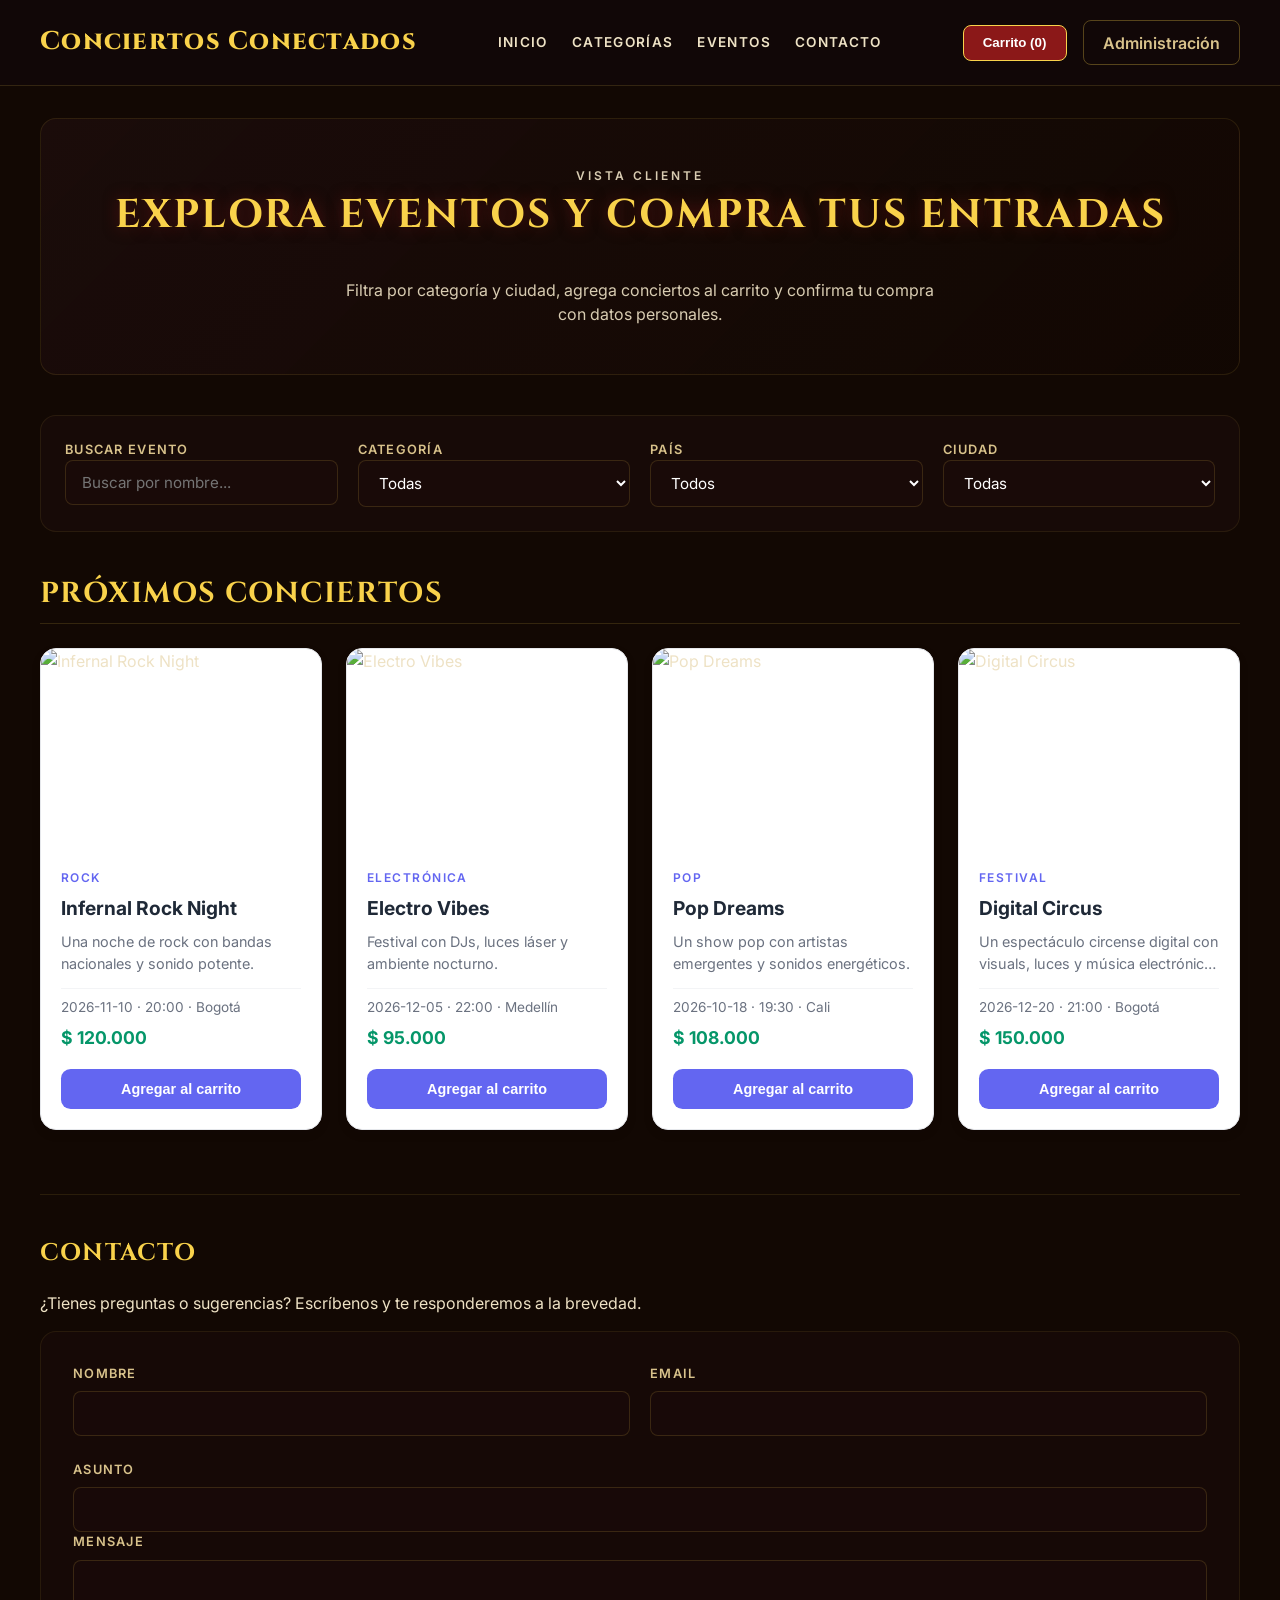
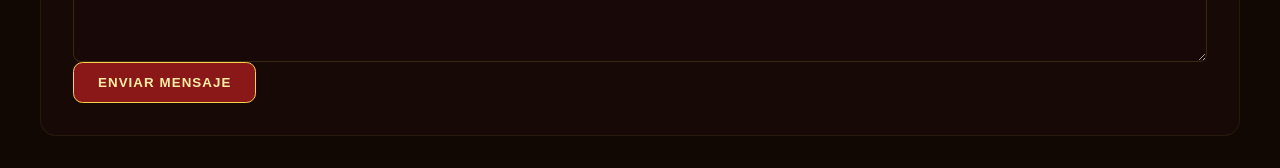
==== commit 349849ac: "estilos" ====
--- a/index.html
+++ b/index.html
@@ -21,6 +21,7 @@
         <button id="open-cart" class="cart-toggle" type="button">Carrito (<span id="cart-count">0</span>)</button>
         <a class="secondary-button" href="admin/admin.html">Administración</a>
       </div>
+      
     </div>
   </header>
 
--- a/css/styles.css
+++ b/css/styles.css
@@ -4,19 +4,14 @@
    @import url('https://fonts.googleapis.com/css2?family=Cinzel:wght@600;800&family=Inter:wght@400;600;800&display=swap');
 
    :root {
-     /* Paleta de colores inspirada en la imagen de referencia */
      --fondo-principal: #120803;    /* Negro con matiz rojizo cálido */
      --fondo-sidebar: #210f0f;      /* Vino tinto muy oscuro */
      --rojo-infernal: #8b1818;      /* Rojo fuego/sangre para acciones */
      --rojo-hover: #a81f1f;         /* Rojo brillante para estados hover */
      --dorado-brillante: #f9d24b;   /* Dorado destacado para títulos */
      --dorado-suave: #d8c28b;       /* Dorado opaco para textos secundarios */
-     --crema-texto: #eee2c5;         /* Blanco cálido para legibilidad */
-     
-     font-family: 'Inter', system-ui, sans-serif;
-     color: #1b1b1b;
-     background: #f7f7f7;
-     line-height: 1.5;
+     --crema-texto: #eee2c5;        /* Blanco cálido para legibilidad */
+     --fondo-inputs: rgba(28, 11, 11, 0.6);
    }
    
    * {
@@ -26,6 +21,10 @@
    body {
      margin: 0;
      padding: 0;
+     background-color: var(--fondo-principal);
+     color: var(--crema-texto);
+     font-family: 'Inter', system-ui, sans-serif;
+     line-height: 1.5;
    }
    
    /* Helper indispensable para el control de secciones con JavaScript */
@@ -34,57 +33,391 @@
    }
    
    /* ==========================================================================
-      2. ESTILOS BASE PÚBLICOS (Manteniendo tu estructura original)
+      2. ESTILOS BASE Y COMPONENTES REUTILIZABLES
       ========================================================================== */
    .container {
-     width: min(1120px, 100% - 2rem);
+     width: min(1200px, 100% - 2rem);
      margin: 0 auto;
      padding: 2rem 0;
    }
    
+   .eyebrow {
+     margin: 0 0 0.5rem;
+     color: var(--dorado-suave);
+     letter-spacing: 0.25em;
+     text-transform: uppercase;
+     font-size: 0.75rem;
+     font-weight: 600;
+   }
+   
+   h1, h2, h3, .brand-title {
+     font-family: 'Cinzel', serif;
+     color: var(--dorado-brillante);
+     text-transform: uppercase;
+     letter-spacing: 0.05em;
+     margin-top: 0;
+   }
+   
+   /* Botones Universales Infernales */
+   .primary-button {
+     background: var(--rojo-infernal);
+     color: #ffeea8;
+     border: 1px solid var(--dorado-brillante);
+     padding: 0.75rem 1.5rem;
+     border-radius: 0.6rem;
+     font-weight: 600;
+     text-transform: uppercase;
+     letter-spacing: 0.08em;
+     cursor: pointer;
+     transition: all 0.2s ease;
+   }
+   
+   .primary-button:hover {
+     background: var(--rojo-hover);
+     box-shadow: 0 0 15px rgba(139, 24, 24, 0.6);
+   }
+   
+   .secondary-button {
+     background: transparent;
+     color: var(--dorado-suave);
+     border: 1px solid rgba(249, 210, 75, 0.3);
+     padding: 0.6rem 1.2rem;
+     border-radius: 0.5rem;
+     font-weight: 600;
+     text-decoration: none;
+     display: inline-block;
+     transition: all 0.2s;
+   }
+   
+   .secondary-button:hover {
+     border-color: var(--dorado-brillante);
+     color: #fff;
+     background: rgba(255, 255, 255, 0.02);
+   }
+   
+   /* Formularios Globales en Modo Oscuro */
+   .form-grid {
+     display: grid;
+     grid-template-columns: repeat(auto-fit, minmax(220px, 1fr));
+     gap: 1.25rem;
+     margin-bottom: 1.5rem;
+   }
+   
+   .full-width {
+     grid-column: 1 / -1;
+   }
+   
+   label {
+     display: flex;
+     flex-direction: column;
+     gap: 0.5rem;
+     color: var(--dorado-suave);
+     font-size: 0.8rem;
+     text-transform: uppercase;
+     letter-spacing: 0.1em;
+     font-weight: 600;
+   }
+   
+   input, select, textarea {
+     background: var(--fondo-inputs);
+     border: 1px solid rgba(249, 210, 75, 0.15);
+     border-radius: 0.5rem;
+     padding: 0.75rem 1rem;
+     color: #fff;
+     font-family: 'Inter', sans-serif;
+     font-size: 0.95rem;
+     transition: all 0.2s ease;
+   }
+   
+   input:focus, select:focus, textarea:focus {
+     outline: none;
+     border-color: var(--dorado-brillante);
+     box-shadow: 0 0 8px rgba(249, 210, 75, 0.2);
+     background: rgba(0, 0, 0, 0.5);
+   }
+   
+   select option {
+     background: var(--fondo-sidebar);
+     color: var(--crema-texto);
+   }
+   
+   /* Mensajes de Estado */
+   .success-message {
+     margin-top: 0.75rem;
+     padding: 0.75rem;
+     background: rgba(6, 95, 70, 0.3);
+     border: 1px solid #065f46;
+     color: #34d399;
+     border-radius: 0.5rem;
+     text-align: center;
+   }
+   
+   .error-message {
+     margin-top: 0.5rem;
+     padding: 0.5rem;
+     background: rgba(153, 27, 27, 0.3);
+     border: 1px solid #991b1b;
+     color: #f87171;
+     border-radius: 0.4rem;
+     text-align: center;
+     font-size: 0.85rem;
+   }
+   
+   /* ==========================================================================
+      3. ESTRUCTURA DE LA VISTA PÚBLICA (Navegación y Layout)
+      ========================================================================== */
    .site-header {
-     background: #111827;
-     color: #ffffff;
-     padding: 1rem 0;
-   }
-   
-   .site-header h1,
-   .site-header nav {
-     display: inline-block;
-     vertical-align: middle;
-   }
-   
-   .site-header nav {
-     float: right;
-   }
-   
-   .site-header a {
-     color: #e5e7eb;
-     margin-left: 1.25rem;
+     background: #110707;
+     border-bottom: 1px solid rgba(249, 210, 75, 0.15);
+     padding: 1.25rem 0;
+   }
+   
+   .header-inner {
+     display: flex;
+     justify-content: space-between;
+     align-items: center;
+     padding: 0;
+   }
+   
+   .site-header .brand {
+     font-family: 'Cinzel', serif;
+     color: var(--dorado-brillante);
+     font-size: 1.6rem;
+     font-weight: 800;
      text-decoration: none;
-   }
-   
-   #home-hero,
-   #admin-panel {
-     background: #ffffff;
+     letter-spacing: 0.05em;
+   }
+   
+   .main-nav {
+     display: flex;
+     gap: 1.5rem;
+   }
+   
+   .main-nav a {
+     color: var(--crema-texto);
+     text-decoration: none;
+     text-transform: uppercase;
+     font-size: 0.85rem;
+     font-weight: 600;
+     letter-spacing: 0.1em;
+     transition: color 0.2s;
+   }
+   
+   .main-nav a:hover {
+     color: var(--dorado-brillante);
+   }
+   
+   .header-actions {
+     display: flex;
+     align-items: center;
+     gap: 1rem;
+   }
+   
+   .cart-toggle {
+     background: var(--rojo-infernal);
+     color: #fff;
+     border: 1px solid var(--dorado-brillante);
+     padding: 0.6rem 1.2rem;
+     border-radius: 0.5rem;
+     font-weight: 700;
+     cursor: pointer;
+     transition: background 0.2s;
+   }
+   
+   .cart-toggle:hover {
+     background: var(--rojo-hover);
+   }
+   
+   /* Diseño Asimétrico con Carrito Lateral */
+   .public-layout {
+     display: flex;
+     gap: 2.5rem;
+     align-items: flex-start;
+   }
+   
+   .public-panel {
+     flex: 1;
+     min-width: 0;
+   }
+   
+   /* Hero Sección */
+   .hero-card {
+     background: linear-gradient(135deg, rgba(33, 15, 15, 0.6) 0%, rgba(18, 8, 3, 0.8) 100%);
+     border: 1px solid rgba(249, 210, 75, 0.1);
+     padding: 3rem 2rem;
+     border-radius: 1rem;
+     margin-bottom: 2.5rem;
+     text-align: center;
+   }
+   
+   .hero-card h1 {
+     font-size: 2.5rem;
+     text-shadow: 0 0 15px rgba(139, 24, 24, 0.5);
+   }
+   
+   .hero-card p {
+     color: var(--crema-texto);
+     max-width: 600px;
+     margin: 0 auto;
+     opacity: 0.9;
+   }
+   
+   /* Filtros */
+   .filters-panel {
+     background: rgba(33, 15, 15, 0.4);
+     border: 1px solid rgba(249, 210, 75, 0.08);
+     padding: 1.5rem;
+     border-radius: 1rem;
+     display: flex;
+     flex-wrap: wrap;
+     gap: 1.25rem;
+     margin-bottom: 2.5rem;
+   }
+   
+   .filter-group {
+     flex: 1;
+     min-width: 180px;
+   }
+   
+   .filter-group input, .filter-group select {
+     width: 100%;
+   }
+   
+   /* Rejilla de Conciertos */
+   .events-panel {
+     margin-bottom: 4rem;
+   }
+   
+   .events-panel h2 {
+     font-size: 1.8rem;
+     border-bottom: 1px solid rgba(249, 210, 75, 0.15);
+     padding-bottom: 0.5rem;
+     margin-bottom: 1.5rem;
+   }
+   
+   .events-grid {
+     display: grid;
+     grid-template-columns: repeat(auto-fill, minmax(280px, 1fr));
+     gap: 1.5rem;
+   }
+   
+   .empty-results {
+     grid-column: 1 / -1;
+     text-align: center;
+     padding: 4rem;
+     color: var(--dorado-suave);
+     font-style: italic;
+   }
+   
+   /* Contacto Público */
+   .contact-section {
+     border-top: 1px solid rgba(249, 210, 75, 0.1);
+     padding-top: 2.5rem;
+   }
+   
+   .contact-form {
+     background: rgba(33, 15, 15, 0.3);
+     border: 1px solid rgba(249, 210, 75, 0.08);
      border-radius: 1rem;
      padding: 2rem;
-     box-shadow: 0 10px 30px rgba(15, 23, 42, 0.08);
-   }
-   
-   .site-footer {
-     text-align: center;
-     padding: 1.5rem 0;
-     color: #6b7280;
+     max-width: 100%;
    }
    
    /* ==========================================================================
-      3. PANEL DE ADMINISTRACIÓN OSCURO (Estilo Premium)
+      4. PANEL DEL CARRITO LATERAL
+      ========================================================================== */
+   .cart-panel {
+     width: 380px;
+     background: var(--fondo-sidebar);
+     border: 1px solid rgba(249, 210, 75, 0.15);
+     border-radius: 1rem;
+     padding: 1.75rem;
+     position: sticky;
+     top: 2rem;
+     box-shadow: 0 15px 35px rgba(0, 0, 0, 0.6);
+   }
+   
+   .cart-header {
+     display: flex;
+     justify-content: space-between;
+     align-items: center;
+     margin-bottom: 1.5rem;
+     border-bottom: 1px solid rgba(249, 210, 75, 0.1);
+     padding-bottom: 0.75rem;
+   }
+   
+   .cart-header h2 {
+     font-size: 1.3rem;
+     margin: 0;
+   }
+   
+   .cart-close-button {
+     background: transparent;
+     border: 1px solid rgba(249, 210, 75, 0.3);
+     color: var(--dorado-suave);
+     padding: 0.3rem 0.75rem;
+     border-radius: 0.4rem;
+     cursor: pointer;
+   }
+   
+   .cart-close-button:hover {
+     color: #fff;
+     border-color: var(--dorado-brillante);
+   }
+   
+   .cart-items {
+     display: flex;
+     flex-direction: column;
+     gap: 1rem;
+     max-height: 300px;
+     overflow-y: auto;
+     margin-bottom: 1.5rem;
+   }
+   
+   .cart-item {
+     display: flex;
+     justify-content: space-between;
+     align-items: center;
+     padding: 0.75rem;
+     background: rgba(0, 0, 0, 0.2);
+     border: 1px solid rgba(249, 210, 75, 0.05);
+     border-radius: 0.5rem;
+   }
+   
+   .cart-item strong {
+     color: #fff;
+   }
+   
+   .cart-summary {
+     display: flex;
+     justify-content: space-between;
+     align-items: center;
+     padding: 1rem 0;
+     border-top: 1px solid rgba(249, 210, 75, 0.12);
+     margin-bottom: 1.5rem;
+   }
+   
+   .cart-summary strong {
+     font-size: 1.4rem;
+     color: var(--dorado-brillante);
+     font-family: 'Cinzel', serif;
+   }
+   
+   .checkout-form {
+     border-top: 1px solid rgba(249, 210, 75, 0.15);
+     padding-top: 1.25rem;
+   }
+   
+   .checkout-form h3 {
+     font-size: 1rem;
+     margin-bottom: 1rem;
+   }
+   
+   /* ==========================================================================
+      5. PANEL DE ADMINISTRACIÓN OSCURO (Dashboard e Interfaces Internas)
       ========================================================================== */
    body.admin-page {
-     font-family: 'Inter', sans-serif;
      background: var(--fondo-principal);
-     color: var(--crema-texto);
    }
    
    .admin-layout {
@@ -93,7 +426,6 @@
      min-height: 100vh;
    }
    
-   /* Sidebar Izquierdo */
    .admin-sidebar {
      background: var(--fondo-sidebar);
      border-right: 1px solid rgba(249, 210, 75, 0.12);
@@ -103,29 +435,19 @@
      gap: 2rem;
    }
    
-   .brand {
-     display: flex;
-     flex-direction: column;
-     gap: 0.25rem;
-   }
-   
-   .brand-title {
-     font-family: 'Cinzel', serif;
+   .admin-sidebar .brand-title {
      font-size: 1.9rem;
-     letter-spacing: 0.18em;
-     color: var(--dorado-brillante);
      font-weight: 800;
      text-shadow: 0 0 10px rgba(249, 210, 75, 0.2);
    }
    
-   .brand-subtitle {
+   .admin-sidebar .brand-subtitle {
      color: var(--dorado-suave);
      font-size: 0.85rem;
      letter-spacing: 0.25em;
      font-weight: 600;
    }
    
-   /* Navegación del Sidebar */
    .sidebar-nav {
      display: flex;
      flex-direction: column;
@@ -135,36 +457,31 @@
    .sidebar-nav a {
      display: inline-flex;
      align-items: center;
-     gap: 0.75rem;
      color: var(--dorado-suave);
      text-decoration: none;
      padding: 0.85rem 1rem;
      border-radius: 0.75rem;
      font-weight: 600;
-     transition: background 0.2s ease, color 0.2s ease;
-   }
-   
-   .sidebar-nav a.active,
+     transition: all 0.2s ease;
+   }
+   
    .sidebar-nav a:hover {
      background: rgba(255, 176, 64, 0.12);
      color: #ffeea8;
      border-left: 3px solid var(--dorado-brillante);
-     padding-left: calc(1rem - 3px);
-   }
-   
-   /* Botón de salida / Purge */
+   }
+   
    .sidebar-button {
-     margin-top: auto;
      background: var(--rojo-infernal);
      color: #f6e1d6;
      border: 1px solid rgba(249, 210, 75, 0.2);
-     padding: 0.95rem 1rem;
+     padding: 0.85rem 1rem;
      border-radius: 0.75rem;
      text-transform: uppercase;
-     letter-spacing: 0.08em;
      font-weight: bold;
      cursor: pointer;
-     transition: all 0.2s ease;
+     text-decoration: none;
+     transition: all 0.2s;
    }
    
    .sidebar-button:hover {
@@ -172,105 +489,11 @@
      box-shadow: 0 0 12px rgba(139, 24, 24, 0.5);
    }
    
-   /* Área de Contenido Principal */
    .admin-content {
      padding: 2.5rem;
-     max-width: 1400px;
-     width: 100%;
-   }
-   
-   .admin-header {
-     display: flex;
-     justify-content: space-between;
-     align-items: flex-start;
-     gap: 1.5rem;
-     margin-bottom: 2.5rem;
-   }
-   
-   .eyebrow {
-     margin: 0 0 0.75rem;
-     color: var(--dorado-suave);
-     letter-spacing: 0.3em;
-     text-transform: uppercase;
-     font-size: 0.75rem;
-     font-weight: 600;
-   }
-   
-   .admin-header h1 {
-     font-family: 'Cinzel', serif;
-     margin: 0;
-     font-size: clamp(2rem, 3vw, 2.8rem);
-     letter-spacing: 0.04em;
-     color: #fff;
-   }
-   
-   /* Reloj en vivo */
-   .live-panel {
-     text-align: right;
-     background: rgba(255, 255, 255, 0.02);
-     padding: 0.75rem 1.25rem;
-     border-radius: 0.75rem;
-     border: 1px solid rgba(249, 210, 75, 0.08);
-   }
-   
-   .live-panel span {
-     display: block;
-     font-size: 0.75rem;
-     color: var(--dorado-suave);
-     text-transform: uppercase;
-     letter-spacing: 0.1em;
-   }
-   
-   .live-panel strong {
-     font-size: 1.25rem;
-     color: var(--dorado-brillante);
-   }
-   
-   /* ==========================================================================
-      4. TARJETAS DE MÉTRICAS (Dashboard)
-      ========================================================================== */
-   .metric-grid {
-     display: grid;
-     grid-template-columns: repeat(4, minmax(0, 1fr)); /* Cambiado a 4 para tus 4 métricas */
-     gap: 1.25rem;
-     margin-bottom: 2.5rem;
-   }
-   
-   .metric-card {
-     background: rgba(255, 255, 255, 0.02);
-     border: 1px solid rgba(249, 210, 75, 0.08);
-     border-radius: 1rem;
-     padding: 1.75rem;
-     transition: transform 0.2s ease, border-color 0.2s ease;
-   }
-   
-   .metric-card:hover {
-     transform: translateY(-3px);
-     border-color: rgba(249, 210, 75, 0.2);
-     background: rgba(255, 255, 255, 0.04);
-   }
-   
-   .metric-label {
-     display: block;
-     color: var(--dorado-suave);
-     text-transform: uppercase;
-     letter-spacing: 0.15em;
-     font-size: 0.75rem;
-     margin-bottom: 0.75rem;
-     font-weight: 600;
-   }
-   
-   .metric-card strong {
-     display: block;
-     font-size: 2.5rem;
-     font-weight: 800;
-     color: #fff;
-     font-family: 'Cinzel', serif;
-   }
-   
-   /* ==========================================================================
-      5. FORMULARIOS DE GESTIÓN (Categorías y Eventos)
-      ========================================================================== */
+   }
+   
+   /* Tarjeta contenedora de formularios en Admin */
    .form-card {
      background: rgba(255, 255, 255, 0.02);
      border: 1px solid rgba(249, 210, 75, 0.08);
@@ -279,907 +502,34 @@
      margin-bottom: 2.5rem;
    }
    
-   .form-grid {
-     display: grid;
-     grid-template-columns: repeat(auto-fit, minmax(220px, 1fr));
-     gap: 1.5rem;
-     margin-bottom: 1.75rem;
-   }
-   
-   .form-grid .full-width {
-     grid-column: 1 / -1;
-   }
-   
-   .form-grid label {
-     display: flex;
-     flex-direction: column;
-     gap: 0.5rem;
-     color: var(--dorado-suave);
-     font-size: 0.8rem;
-     text-transform: uppercase;
-     letter-spacing: 0.1em;
-     font-weight: 600;
-   }
-   
-   .form-grid input, 
-   .form-grid select, 
-   .form-grid textarea {
-     background: rgba(0, 0, 0, 0.3);
+   /* Panel de Login */
+   .auth-panel {
+     display: flex;
+     justify-content: center;
+     align-items: center;
+     min-height: 75vh;
+   }
+   
+   .auth-card {
+     background: rgba(33, 15, 15, 0.5);
      border: 1px solid rgba(249, 210, 75, 0.15);
-     border-radius: 0.6rem;
-     padding: 0.85rem 1rem;
-     color: #fff;
-     font-family: 'Inter', sans-serif;
-     font-size: 0.95rem;
-     transition: all 0.2s ease;
-   }
-   
-   .form-grid input:focus, 
-   .form-grid select:focus, 
-   .form-grid textarea:focus {
-     outline: none;
-     border-color: var(--dorado-brillante);
-     box-shadow: 0 0 8px rgba(249, 210, 75, 0.2);
-     background: rgba(0, 0, 0, 0.5);
-   }
-   
-   /* Botón de enviar formulario */
-   .primary-button {
-     background: var(--rojo-infernal);
-     color: #ffeea8;
-     border: 1px solid var(--dorado-brillante);
-     padding: 0.95rem 1.75rem;
-     border-radius: 0.75rem;
-     text-transform: uppercase;
-     letter-spacing: 0.08em;
-     font-weight: bold;
-     cursor: pointer;
-     transition: all 0.2s ease;
-   }
-   
-   .primary-button:hover {
-     background: var(--rojo-hover);
-     box-shadow: 0 0 15px rgba(139, 24, 24, 0.6);
-   }
-   
-   /* Panel de Autenticación (Login) */
-   .auth-panel {
-     display: flex;
-     justify-content: center;
-     align-items: center;
-     min-height: 70vh;
-   }
-   
-   .auth-card {
-     background: rgba(255, 255, 255, 0.02);
-     border: 1px solid rgba(249, 210, 75, 0.15);
-     border-radius: 1rem;
+     border-radius: 1.25rem;
      padding: 2.5rem;
      width: 100%;
-     max-width: 420px;
+     max-width: 400px;
    }
    
    .auth-card h1 {
-     font-family: 'Cinzel', serif;
-     color: #fff;
-     margin-top: 0;
-     margin-bottom: 2rem;
+     margin-bottom: 1.5rem;
      font-size: 1.8rem;
    }
    
-   .auth-card label {
+   .auth-card form {
      display: flex;
      flex-direction: column;
-     gap: 0.5rem;
-     margin-bottom: 1.25rem;
-     color: var(--dorado-suave);
-     font-size: 0.85rem;
-   }
-   
-   .auth-card input {
-     background: rgba(0, 0, 0, 0.2);
-     border: 1px solid rgba(249, 210, 75, 0.15);
-     padding: 0.85rem;
-     border-radius: 0.5rem;
-     color: #fff;
+     gap: 1.25rem;
    }
    
    .auth-card .primary-button {
      width: 100%;
-     margin-top: 1rem;
-   }
-   
-   .error-message {
-     color: #ff6b6b;
-     font-size: 0.9rem;
-     margin-top: 1rem;
-     text-align: center;
-   }
-   
-   /* ==========================================================================
-      6. TABLAS DE DATOS (Estilo Limpio y Oscuro)
-      ========================================================================== */
-   .table-panel {
-     background: rgba(255, 255, 255, 0.01);
-     border: 1px solid rgba(249, 210, 75, 0.08);
-     border-radius: 1rem;
-     padding: 1.5rem;
-     overflow-x: auto;
-   }
-   
-   .scrollable {
-     max-height: 450px;
-     overflow-y: auto;
-   }
-   
-   .data-table {
-     width: 100%;
-     border-collapse: collapse;
-     min-width: 860px;
-   }
-   
-   .data-table th,
-   .data-table td {
-     padding: 1.1rem 1.25rem;
-     border-bottom: 1px solid rgba(255, 255, 255, 0.04);
-     text-align: left;
-   }
-   
-   .data-table th {
-     font-size: 0.8rem;
-     letter-spacing: 0.14em;
-     text-transform: uppercase;
-     color: var(--dorado-suave);
-     font-weight: 600;
-     background: rgba(0, 0, 0, 0.15);
-     position: sticky;
-     top: 0;
-     z-index: 1;
-   }
-   
-   .data-table tbody tr:hover {
-     background: rgba(255, 255, 255, 0.03);
-   }
-   
-   .data-table td {
-     color: var(--crema-texto);
-     font-size: 0.95rem;
-   }
-   
-   /* Acciones de filas de tabla (Suelen ser botones o enlaces de borrar/editar) */
-   .data-table td a, 
-   .data-table td button {
-     color: var(--dorado-brillante);
-     background: transparent;
-     border: none;
-     cursor: pointer;
-     margin-right: 1rem;
-     text-decoration: underline;
-     font-weight: 600;
-   }
-   
-   .data-table td a:hover, 
-   .data-table td button:hover {
-     color: #fff;
-   }
-   
-   /* ==========================================================================
-      7. ELEMENTOS ADICIONALES Y RESPONSIVE INCORPORADO
-      ========================================================================== */
-   .admin-footer {
-     margin-top: 3rem;
-     color: rgba(216, 194, 139, 0.4);
-     text-align: center;
-     font-size: 0.85rem;
-   }
-   
-   @media (max-width: 1024px) {
-     .admin-layout {
-       grid-template-columns: 1fr;
-     }
-     
-     .admin-sidebar {
-       border-right: none;
-       border-bottom: 1px solid rgba(249, 210, 75, 0.12);
-     }
-   
-     .metric-grid {
-       grid-template-columns: repeat(2, 1fr);
-     }
-   }
-   
-   @media (max-width: 640px) {
-     .metric-grid {
-       grid-template-columns: 1fr;
-     }
-     
-     .admin-header {
-       flex-direction: column;
-       align-items: flex-start;
-     }
-     
-     .live-panel {
-       text-align: left;
-       width: 100%;
-     }
-   }
-
-   /* ==========================================================================
-   8. VISTA PÚBLICA / CLIENTE (Estilo "Sonic Revolution")
-   ========================================================================== */
-
-/* Cambiar el fondo global de la página pública para que sea oscuro */
-body:not(.admin-page) {
-  background-color: #120505; /* El negro-rojizo de la imagen */
-  color: #f0e6e6; /* Texto claro */
-  font-family: 'Inter', sans-serif;
-}
-
-/* Ajustar el contenedor general del cliente */
-body:not(.admin-page) .container {
-  max-width: 1200px;
-  padding: 3rem 1.5rem;
-}
-
-/* Estilizar el encabezado (Navbar) */
-.site-header {
-  background: #110707 !important; /* Más oscuro que el fondo */
-  border-bottom: 1px solid rgba(229, 193, 88, 0.15);
-  padding: 1.5rem 0;
-}
-
-.site-header h1, 
-.site-header .brand-title {
-  font-family: 'Cinzel', serif;
-  color: #e5c158; /* Dorado */
-  font-size: 1.6rem;
-  letter-spacing: 0.1em;
-  margin: 0;
-}
-
-.site-header a {
-  color: #f0e6e6;
-  font-weight: 600;
-  letter-spacing: 0.05em;
-  text-transform: uppercase;
-  font-size: 0.9rem;
-  transition: color 0.2s ease;
-}
-
-.site-header a:hover {
-  color: #e5c158;
-}
-
-/* Estilizar el botón del Carrito */
-#cart-counter, 
-.site-header a[href*="carrito"],
-button:contains("Carrito") {
-  background: #800000;
-  color: #fff;
-  padding: 0.5rem 1rem;
-  border-radius: 4px;
-  border: 1px solid #e5c158;
-  font-weight: bold;
-}
-
-/* Títulos principales de la vista pública */
-body:not(.admin-page) h1,
-body:not(.admin-page) h2 {
-  font-family: 'Cinzel', serif;
-  color: #e5c158;
-  text-transform: uppercase;
-  letter-spacing: 0.05em;
-}
-
-body:not(.admin-page) h1 {
-  font-size: 2.5rem;
-  text-shadow: 0 0 10px rgba(128, 0, 0, 0.6);
-  margin-bottom: 1rem;
-}
-
-.filter-group input,
-.filter-group select {
-  padding: 0.7rem 0.85rem;
-  border: 1px solid #d1d5db;
-  border-radius: 0.6rem;
-  font-size: 0.95rem;
-  background: #f9fafb;
-  transition: border-color 0.2s, box-shadow 0.2s;
-}
-
-.filter-group input:focus,
-.filter-group select:focus {
-  outline: none;
-  border-color: #6366f1;
-  box-shadow: 0 0 0 3px rgba(99, 102, 241, 0.15);
-}
-
-.events-panel h2 {
-  font-size: 1.5rem;
-  margin: 0 0 1.25rem;
-  color: #1f2937;
-}
-
-.events-grid {
-  display: grid;
-  grid-template-columns: repeat(auto-fill, minmax(280px, 1fr));
-  gap: 1.5rem;
-}
-
-.contact-section {
-  margin-top: 3rem;
-  padding-top: 2rem;
-  border-top: 1px solid #e5e7eb;
-}
-
-.contact-section h2 {
-  font-size: 1.5rem;
-  margin: 0 0 0.5rem;
-  color: #1f2937;
-}
-
-.contact-desc {
-  margin: 0 0 1.5rem;
-  color: #6b7280;
-}
-
-.contact-form {
-  background: #ffffff;
-  border-radius: 1rem;
-  padding: 1.5rem;
-  box-shadow: 0 4px 12px rgba(15, 23, 42, 0.06);
-  display: flex;
-  flex-direction: column;
-  gap: 1rem;
-  max-width: 32rem;
-}
-
-.contact-form label {
-  display: flex;
-  flex-direction: column;
-  gap: 0.3rem;
-  font-size: 0.85rem;
-  font-weight: 500;
-  color: #374151;
-}
-
-.contact-form input,
-.contact-form textarea {
-  padding: 0.6rem 0.85rem;
-  border: 1px solid #d1d5db;
-  border-radius: 0.5rem;
-  font-size: 0.9rem;
-  background: #f9fafb;
-}
-
-.contact-form input:focus,
-.contact-form textarea:focus {
-  outline: none;
-  border-color: #6366f1;
-  box-shadow: 0 0 0 3px rgba(99, 102, 241, 0.15);
-}
-
-.empty-results {
-  grid-column: 1 / -1;
-  text-align: center;
-  padding: 3rem;
-  color: #9ca3af;
-  font-size: 1.1rem;
-}
-
-/* cart styling */
-.cart-header {
-  display: flex;
-  justify-content: space-between;
-  align-items: flex-start;
-  margin-bottom: 1rem;
-}
-
-.cart-header h2 {
-  margin: 0;
-  font-size: 1.2rem;
-  color: #1f2937;
-}
-
-.cart-items {
-  display: flex;
-  flex-direction: column;
-  gap: 0.75rem;
-  margin-bottom: 1rem;
-  max-height: 24rem;
-  overflow-y: auto;
-}
-
-.cart-item {
-  display: flex;
-  justify-content: space-between;
-  align-items: center;
-  gap: 0.75rem;
-  padding: 0.75rem;
-  background: #f9fafb;
-  border-radius: 0.6rem;
-}
-
-.cart-item strong {
-  display: block;
-  font-size: 0.95rem;
-  color: #1f2937;
-}
-
-.cart-item span {
-  font-size: 0.8rem;
-  color: #6b7280;
-}
-
-.cart-summary {
-  display: flex;
-  justify-content: space-between;
-  align-items: center;
-  padding: 1rem 0;
-  border-top: 1px solid #e5e7eb;
-  margin-bottom: 1rem;
-}
-
-.cart-summary span {
-  font-size: 0.9rem;
-  color: #4b5563;
-}
-
-.cart-summary strong {
-  font-size: 1.25rem;
-  color: #111827;
-}
-
-.empty-cart {
-  text-align: center;
-  color: #9ca3af;
-  padding: 2rem;
-}
-
-.checkout-form {
-  border-top: 1px solid #e5e7eb;
-  padding-top: 1rem;
-}
-
-.checkout-form h3 {
-  margin: 0 0 1rem;
-  font-size: 1rem;
-  color: #1f2937;
-}
-
-.form-grid {
-  display: grid;
-  grid-template-columns: 1fr 1fr;
-  gap: 0.85rem;
-  margin-bottom: 1rem;
-}
-
-.form-grid label {
-  display: flex;
-  flex-direction: column;
-  gap: 0.3rem;
-  font-size: 0.85rem;
-  font-weight: 500;
-  color: #374151;
-}
-
-.form-grid input,
-.form-grid select,
-.form-grid textarea {
-  padding: 0.6rem 0.85rem;
-  border: 1px solid #d1d5db;
-  border-radius: 0.5rem;
-  font-size: 0.9rem;
-  background: #f9fafb;
-}
-
-.form-grid input:focus,
-.form-grid select:focus,
-.form-grid textarea:focus {
-  outline: none;
-  border-color: #6366f1;
-  box-shadow: 0 0 0 3px rgba(99, 102, 241, 0.15);
-}
-
-.full-width {
-  grid-column: 1 / -1;
-}
-
-.primary-button {
-  background: #6366f1;
-  color: #ffffff;
-  border: none;
-  padding: 0.75rem 1.5rem;
-  border-radius: 0.6rem;
-  font-weight: 600;
-  cursor: pointer;
-  transition: background 0.2s;
-}
-
-.primary-button:hover {
-  background: #4f46e5;
-}
-
-.success-message {
-  margin-top: 0.75rem;
-  padding: 0.75rem;
-  background: #d1fae5;
-  color: #065f46;
-  border-radius: 0.5rem;
-  text-align: center;
-}
-
-.error-message {
-  margin-top: 0.5rem;
-  padding: 0.5rem;
-  background: #fef2f2;
-  color: #991b1b;
-  border-radius: 0.4rem;
-  text-align: center;
-  font-size: 0.85rem;
-}
-
-.auth-panel {
-  display: flex;
-  justify-content: center;
-  align-items: center;
-  min-height: 60vh;
-}
-
-.auth-card {
-  background: rgba(255, 255, 255, 0.04);
-  border: 1px solid rgba(255, 193, 7, 0.12);
-  border-radius: 1.25rem;
-  padding: 2.5rem;
-  width: 100%;
-  max-width: 400px;
-}
-
-.auth-card h1 {
-  margin: 0 0 1.5rem;
-  font-size: 1.8rem;
-  color: #f4e3b7;
-}
-
-.auth-card form {
-  display: flex;
-  flex-direction: column;
-  gap: 1rem;
-}
-
-.auth-card label {
-  display: flex;
-  flex-direction: column;
-  gap: 0.3rem;
-  font-size: 0.85rem;
-  color: #d9c38c;
-}
-
-.auth-card input {
-  padding: 0.75rem 1rem;
-  border: 1px solid rgba(255, 193, 7, 0.15);
-  border-radius: 0.6rem;
-  background: rgba(255, 255, 255, 0.05);
-  color: #ffffff;
-  font-size: 0.95rem;
-}
-
-.auth-card input:focus {
-  outline: none;
-  border-color: #f7d34e;
-}
-
-.form-card {
-  background: rgba(255, 255, 255, 0.03);
-  border: 1px solid rgba(255, 193, 7, 0.10);
-  border-radius: 1rem;
-  padding: 1.5rem;
-  margin-bottom: 1.5rem;
-}
-
-.form-card .form-grid label {
-  color: #d9c38c;
-}
-
-.form-card input,
-.form-card select,
-.form-card textarea {
-  padding: 0.6rem 0.85rem;
-  border: 1px solid rgba(255, 193, 7, 0.15);
-  border-radius: 0.5rem;
-  background: rgba(255, 255, 255, 0.05);
-  color: #ffffff;
-  font-size: 0.9rem;
-}
-
-.form-card input:focus,
-.form-card select:focus,
-.form-card textarea:focus {
-  outline: none;
-  border-color: #f7d34e;
-}
-
-.form-card select {
-  color: #f7d34e;
-}
-
-.form-card select option {
-  color: #333;
-  background: #fff;
-}
-
-.form-card .primary-button,
-.form-card .secondary-button {
-  margin-top: 0.75rem;
-  margin-right: 0.5rem;
-}
-
-.action-button {
-  padding: 0.4rem 0.75rem;
-  border-radius: 0.4rem;
-  border: none;
-  cursor: pointer;
-  font-size: 0.8rem;
-  font-weight: 500;
-}
-
-.action-button.edit {
-  background: rgba(99, 102, 241, 0.2);
-  color: #a5b4fc;
-  margin-right: 0.4rem;
-}
-
-.action-button.delete {
-  background: rgba(239, 68, 68, 0.2);
-  color: #fca5a5;
-}
-
-#home-hero,
-#admin-panel {
-  background: #ffffff;
-  border-radius: 1rem;
-  padding: 2rem;
-  box-shadow: 0 10px 30px rgba(15, 23, 42, 0.08);
-}
-
-.site-footer {
-  text-align: center;
-  padding: 1.5rem 0;
-  color: #6b7280;
-}
-
-/* administración estilo oscuro */
-body.admin-page {
-  font-family: Inter, system-ui, sans-serif;
-  background: #120803;
-  color: #f4e3b7;
-}
-
-.admin-layout {
-  display: grid;
-  grid-template-columns: 280px 1fr;
-  min-height: 100vh;
-}
-
-.admin-sidebar {
-  background: #210f0f;
-  border-right: 1px solid rgba(255, 193, 7, 0.12);
-  padding: 2rem 1.5rem;
-  display: flex;
-  flex-direction: column;
-  gap: 2rem;
-}
-
-.brand {
-  display: flex;
-  flex-direction: column;
-  gap: 0.25rem;
-}
-
-.brand-title {
-  font-size: 1.9rem;
-  letter-spacing: 0.18em;
-  color: #f9d24b;
-  font-weight: 800;
-}
-
-.brand-subtitle {
-  color: #c69f3d;
-  font-size: 0.85rem;
-  letter-spacing: 0.25em;
-}
-
-.sidebar-nav {
-  display: flex;
-  flex-direction: column;
-  gap: 0.75rem;
-}
-
-.sidebar-nav a {
-  display: inline-flex;
-  align-items: center;
-  gap: 0.75rem;
-  color: #d9c38c;
-  text-decoration: none;
-  padding: 0.85rem 1rem;
-  border-radius: 0.75rem;
-  transition: background 0.2s ease, color 0.2s ease;
-}
-
-.sidebar-nav a.active,
-.sidebar-nav a:hover {
-  background: rgba(255, 176, 64, 0.12);
-  color: #ffeea8;
-}
-
-.sidebar-button {
-  margin-top: auto;
-  background: #8b1818;
-  color: #f6e1d6;
-  border: none;
-  padding: 0.95rem 1rem;
-  border-radius: 0.75rem;
-  text-transform: uppercase;
-  letter-spacing: 0.08em;
-  cursor: pointer;
-}
-
-.admin-content {
-  padding: 2rem;
-}
-
-.admin-header {
-  display: flex;
-  justify-content: space-between;
-  align-items: flex-start;
-  gap: 1.5rem;
-  margin-bottom: 2rem;
-}
-
-.live-panel {
-  display: flex;
-  flex-direction: column;
-  align-items: flex-end;
-  gap: 0.25rem;
-  color: #c9b27d;
-  font-size: 0.85rem;
-}
-
-.live-panel strong {
-  font-size: 1.25rem;
-  color: #f7d34e;
-}
-
-.eyebrow {
-  margin: 0 0 0.75rem;
-  color: #f4dba1;
-  letter-spacing: 0.3em;
-  text-transform: uppercase;
-  font-size: 0.75rem;
-}
-
-.admin-header h1 {
-  margin: 0;
-  font-size: clamp(2rem, 3vw, 3rem);
-  letter-spacing: 0.04em;
-}
-
-.header-actions {
-  display: flex;
-  gap: 0.75rem;
-  flex-wrap: wrap;
-}
-
-.icon-button {
-  background: rgba(255, 255, 255, 0.05);
-  color: #f7e6be;
-  border: 1px solid rgba(255, 255, 255, 0.08);
-  padding: 0.85rem 1rem;
-  border-radius: 0.9rem;
-  cursor: pointer;
-}
-
-.metric-grid,
-.action-grid {
-  display: grid;
-  grid-template-columns: repeat(3, minmax(0, 1fr));
-  gap: 1rem;
-  margin-bottom: 1.5rem;
-}
-
-.metric-card,
-.action-card,
-.table-panel,
-.table-header,
-.table-footer {
-  background: rgba(255, 255, 255, 0.03);
-  border: 1px solid rgba(255, 193, 7, 0.10);
-  border-radius: 1rem;
-  padding: 1.5rem;
-}
-
-.metric-card-large {
-  grid-column: span 2;
-}
-
-.metric-label {
-  display: block;
-  color: #d8c28b;
-  text-transform: uppercase;
-  letter-spacing: 0.18em;
-  font-size: 0.75rem;
-  margin-bottom: 0.75rem;
-}
-
-.metric-card strong {
-  display: block;
-  font-size: 2.5rem;
-}
-
-/* Panel de filtros (Buscador, Categoría, Ciudad) */
-/* Nota: Si en tu HTML usas una clase contenedora para los filtros, puedes cambiar este selector */
-body:not(.admin-page) form,
-.filters-panel {
-  background: rgba(255, 255, 255, 0.02);
-  border: 1px solid rgba(229, 193, 88, 0.1);
-  padding: 1.5rem;
-  border-radius: 8px;
-  display: flex;
-  flex-wrap: wrap;
-  gap: 1.5rem;
-  align-items: center;
-  margin-bottom: 3rem;
-}
-
-body:not(.admin-page) label {
-  color: #d8c28b;
-  font-size: 0.85rem;
-  text-transform: uppercase;
-  letter-spacing: 0.1em;
-  display: flex;
-  flex-direction: column;
-  gap: 0.5rem;
-}
-
-/* Estilizar inputs y selects del cliente */
-body:not(.admin-page) input[type="text"],
-body:not(.admin-page) select {
-  background: #1c0b0b;
-  border: 1px solid rgba(229, 193, 88, 0.2);
-  color: #fff;
-  padding: 0.75rem 1rem;
-  border-radius: 4px;
-  font-family: 'Inter', sans-serif;
-  min-width: 200px;
-  transition: border-color 0.2s;
-}
-
-body:not(.admin-page) input:focus,
-body:not(.admin-page) select:focus {
-  outline: none;
-  border-color: #e5c158;
-}
-
-/* Grid de Eventos / Próximos Conciertos */
-/* Asegúrate de que en tu HTML o JS las tarjetas se rendericen dentro de un contenedor con esta clase */
-.events-grid, 
-#events-container {
-  display: grid;
-  grid-template-columns: repeat(auto-fill, minmax(300px, 1fr));
-  gap: 2rem;
-  margin-top: 2rem;
-}
-
-/* Estilo de las tarjetas de los eventos (cuando aparezcan) */
-.event-card {
-  background: #1c0b0b;
-  border: 1px solid rgba(229, 193, 88, 0.1);
-  border-radius: 4px;
-  overflow: hidden;
-  transition: transform 0.3s ease, border-color 0.3s ease;
-}
-
-.event-card:hover {
-  transform: translateY(-5px);
-  border-color: #e5c158;
-}+   }
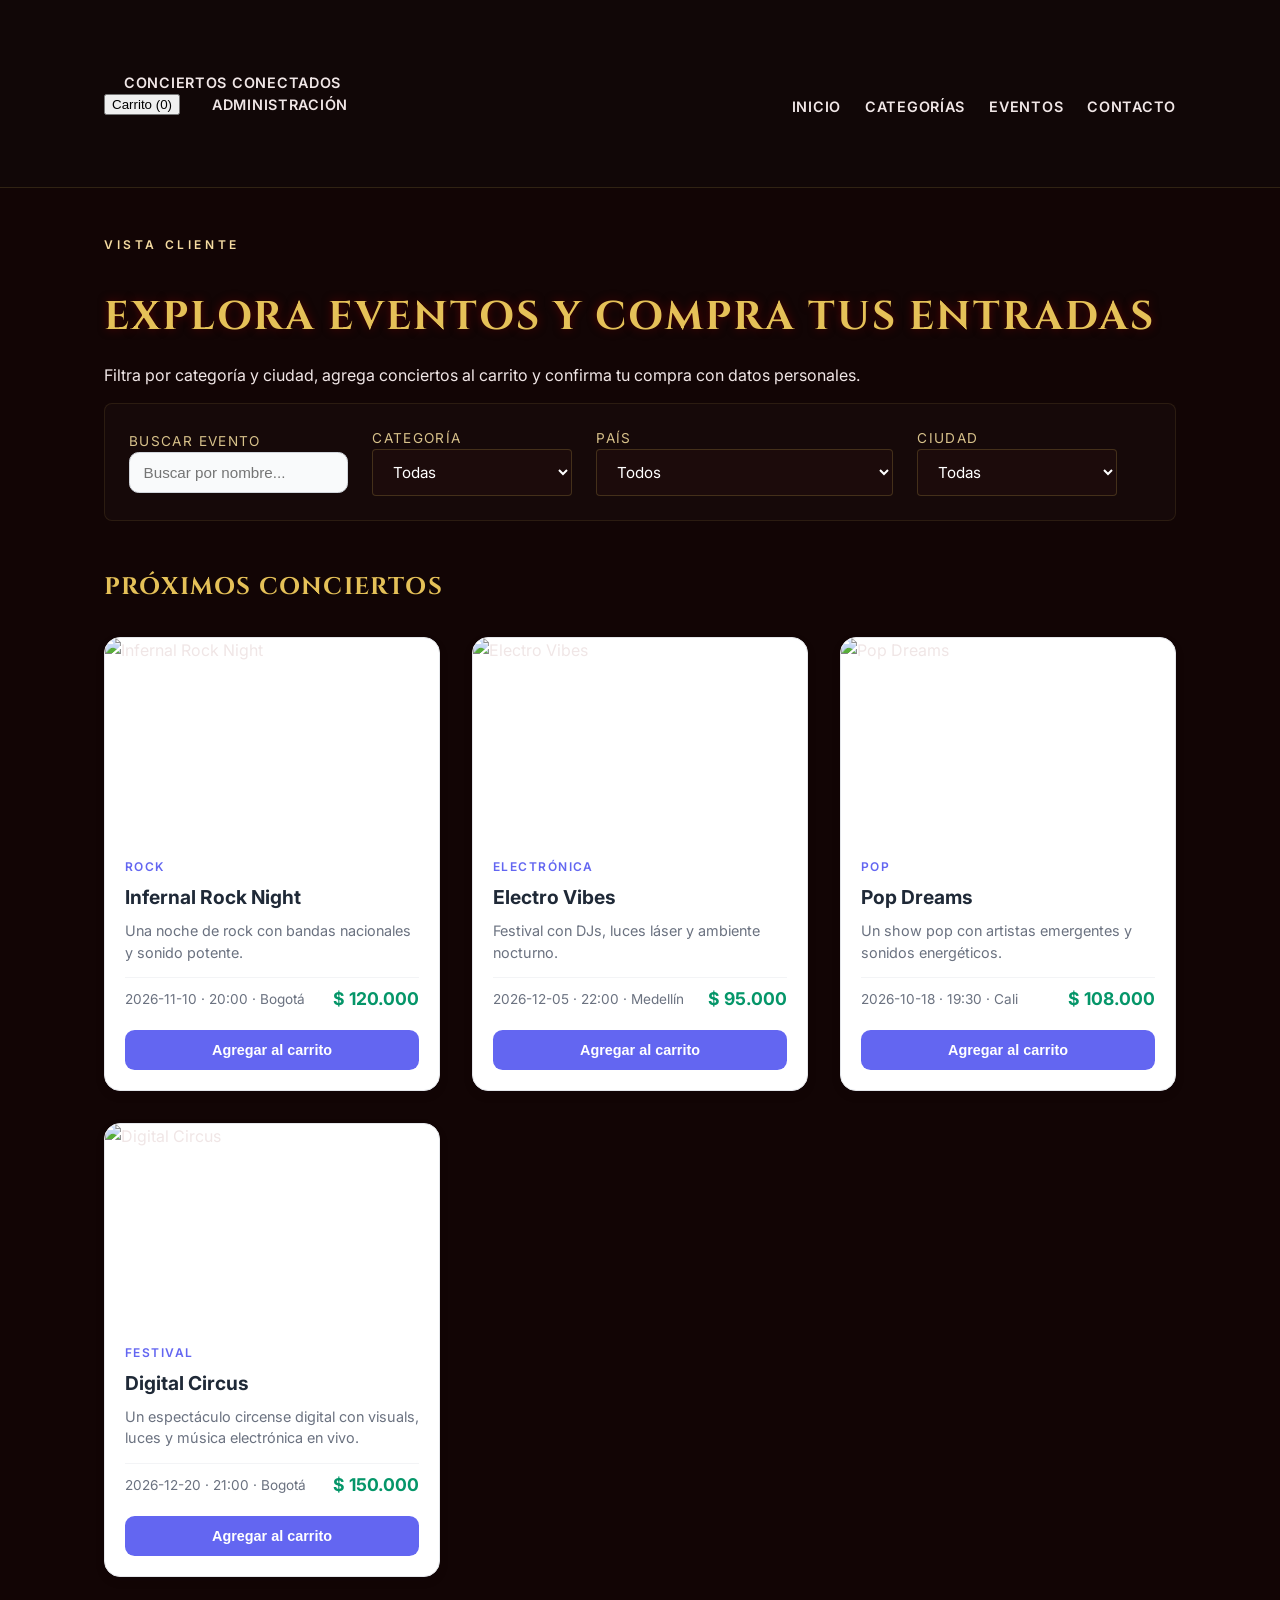
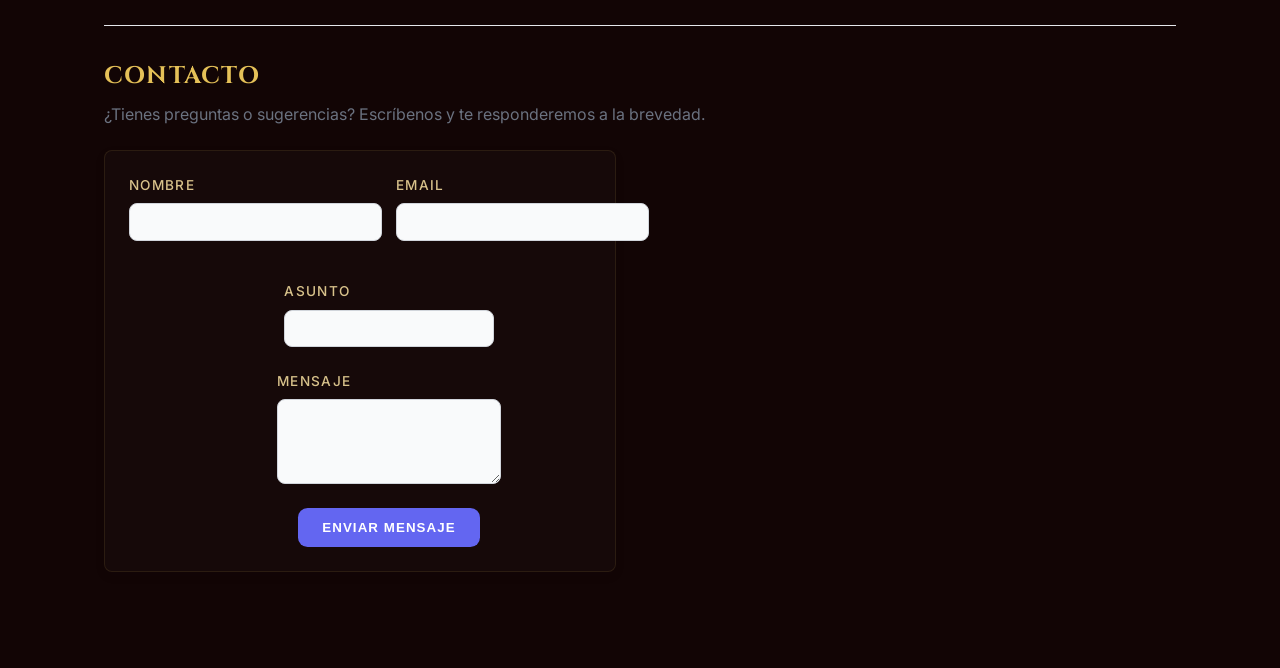
==== commit 24ddd267: "actualizacion 10" ====
--- a/index.html
+++ b/index.html
@@ -21,7 +21,6 @@
         <button id="open-cart" class="cart-toggle" type="button">Carrito (<span id="cart-count">0</span>)</button>
         <a class="secondary-button" href="admin/admin.html">Administración</a>
       </div>
-      
     </div>
   </header>
 
@@ -73,6 +72,7 @@
       </section>
     </section>
 
+    <div id="cart-backdrop" class="cart-backdrop"></div>
     <aside class="cart-panel hidden" id="cart-panel">
       <div class="cart-header">
         <div>
--- a/css/styles.css
+++ b/css/styles.css
@@ -4,14 +4,19 @@
    @import url('https://fonts.googleapis.com/css2?family=Cinzel:wght@600;800&family=Inter:wght@400;600;800&display=swap');
 
    :root {
+     /* Paleta de colores inspirada en la imagen de referencia */
      --fondo-principal: #120803;    /* Negro con matiz rojizo cálido */
      --fondo-sidebar: #210f0f;      /* Vino tinto muy oscuro */
      --rojo-infernal: #8b1818;      /* Rojo fuego/sangre para acciones */
      --rojo-hover: #a81f1f;         /* Rojo brillante para estados hover */
      --dorado-brillante: #f9d24b;   /* Dorado destacado para títulos */
      --dorado-suave: #d8c28b;       /* Dorado opaco para textos secundarios */
-     --crema-texto: #eee2c5;        /* Blanco cálido para legibilidad */
-     --fondo-inputs: rgba(28, 11, 11, 0.6);
+     --crema-texto: #eee2c5;         /* Blanco cálido para legibilidad */
+     
+     font-family: 'Inter', system-ui, sans-serif;
+     color: #1b1b1b;
+     background: #f7f7f7;
+     line-height: 1.5;
    }
    
    * {
@@ -21,10 +26,6 @@
    body {
      margin: 0;
      padding: 0;
-     background-color: var(--fondo-principal);
-     color: var(--crema-texto);
-     font-family: 'Inter', system-ui, sans-serif;
-     line-height: 1.5;
    }
    
    /* Helper indispensable para el control de secciones con JavaScript */
@@ -33,81 +34,263 @@
    }
    
    /* ==========================================================================
-      2. ESTILOS BASE Y COMPONENTES REUTILIZABLES
+      2. ESTILOS BASE PÚBLICOS (Manteniendo tu estructura original)
       ========================================================================== */
    .container {
-     width: min(1200px, 100% - 2rem);
+     width: min(1120px, 100% - 2rem);
      margin: 0 auto;
      padding: 2rem 0;
    }
    
+   .site-header {
+     background: #111827;
+     color: #ffffff;
+     padding: 1rem 0;
+   }
+   
+   .site-header h1,
+   .site-header nav {
+     display: inline-block;
+     vertical-align: middle;
+   }
+   
+   .site-header nav {
+     float: right;
+   }
+   
+   .site-header a {
+     color: #e5e7eb;
+     margin-left: 1.25rem;
+     text-decoration: none;
+   }
+   
+   #home-hero,
+   #admin-panel {
+     background: #ffffff;
+     border-radius: 1rem;
+     padding: 2rem;
+     box-shadow: 0 10px 30px rgba(15, 23, 42, 0.08);
+   }
+   
+   .site-footer {
+     text-align: center;
+     padding: 1.5rem 0;
+     color: #6b7280;
+   }
+   
+   /* ==========================================================================
+      3. PANEL DE ADMINISTRACIÓN OSCURO (Estilo Premium)
+      ========================================================================== */
+   body.admin-page {
+     font-family: 'Inter', sans-serif;
+     background: var(--fondo-principal);
+     color: var(--crema-texto);
+   }
+   
+   .admin-layout {
+     display: grid;
+     grid-template-columns: 280px 1fr;
+     min-height: 100vh;
+   }
+   
+   /* Sidebar Izquierdo */
+   .admin-sidebar {
+     background: var(--fondo-sidebar);
+     border-right: 1px solid rgba(249, 210, 75, 0.12);
+     padding: 2rem 1.5rem;
+     display: flex;
+     flex-direction: column;
+     gap: 2rem;
+   }
+   
+   .brand {
+     display: flex;
+     flex-direction: column;
+     gap: 0.25rem;
+   }
+   
+   .brand-title {
+     font-family: 'Cinzel', serif;
+     font-size: 1.9rem;
+     letter-spacing: 0.18em;
+     color: var(--dorado-brillante);
+     font-weight: 800;
+     text-shadow: 0 0 10px rgba(249, 210, 75, 0.2);
+   }
+   
+   .brand-subtitle {
+     color: var(--dorado-suave);
+     font-size: 0.85rem;
+     letter-spacing: 0.25em;
+     font-weight: 600;
+   }
+   
+   /* Navegación del Sidebar */
+   .sidebar-nav {
+     display: flex;
+     flex-direction: column;
+     gap: 0.75rem;
+   }
+   
+   .sidebar-nav a {
+     display: inline-flex;
+     align-items: center;
+     gap: 0.75rem;
+     color: var(--dorado-suave);
+     text-decoration: none;
+     padding: 0.85rem 1rem;
+     border-radius: 0.75rem;
+     font-weight: 600;
+     transition: background 0.2s ease, color 0.2s ease;
+   }
+   
+   .sidebar-nav a.active,
+   .sidebar-nav a:hover {
+     background: rgba(255, 176, 64, 0.12);
+     color: #ffeea8;
+     border-left: 3px solid var(--dorado-brillante);
+     padding-left: calc(1rem - 3px);
+   }
+   
+   /* Botón de salida / Purge */
+   .sidebar-button {
+     margin-top: auto;
+     background: var(--rojo-infernal);
+     color: #f6e1d6;
+     border: 1px solid rgba(249, 210, 75, 0.2);
+     padding: 0.95rem 1rem;
+     border-radius: 0.75rem;
+     text-transform: uppercase;
+     letter-spacing: 0.08em;
+     font-weight: bold;
+     cursor: pointer;
+     transition: all 0.2s ease;
+   }
+   
+   .sidebar-button:hover {
+     background: var(--rojo-hover);
+     box-shadow: 0 0 12px rgba(139, 24, 24, 0.5);
+   }
+   
+   /* Área de Contenido Principal */
+   .admin-content {
+     padding: 2.5rem;
+     max-width: 1400px;
+     width: 100%;
+   }
+   
+   .admin-header {
+     display: flex;
+     justify-content: space-between;
+     align-items: flex-start;
+     gap: 1.5rem;
+     margin-bottom: 2.5rem;
+   }
+   
    .eyebrow {
-     margin: 0 0 0.5rem;
+     margin: 0 0 0.75rem;
      color: var(--dorado-suave);
-     letter-spacing: 0.25em;
+     letter-spacing: 0.3em;
      text-transform: uppercase;
      font-size: 0.75rem;
      font-weight: 600;
    }
    
-   h1, h2, h3, .brand-title {
+   .admin-header h1 {
      font-family: 'Cinzel', serif;
+     margin: 0;
+     font-size: clamp(2rem, 3vw, 2.8rem);
+     letter-spacing: 0.04em;
+     color: #fff;
+   }
+   
+   /* Reloj en vivo */
+   .live-panel {
+     text-align: right;
+     background: rgba(255, 255, 255, 0.02);
+     padding: 0.75rem 1.25rem;
+     border-radius: 0.75rem;
+     border: 1px solid rgba(249, 210, 75, 0.08);
+   }
+   
+   .live-panel span {
+     display: block;
+     font-size: 0.75rem;
+     color: var(--dorado-suave);
+     text-transform: uppercase;
+     letter-spacing: 0.1em;
+   }
+   
+   .live-panel strong {
+     font-size: 1.25rem;
      color: var(--dorado-brillante);
+   }
+   
+   /* ==========================================================================
+      4. TARJETAS DE MÉTRICAS (Dashboard)
+      ========================================================================== */
+   .metric-grid {
+     display: grid;
+     grid-template-columns: repeat(4, minmax(0, 1fr)); /* Cambiado a 4 para tus 4 métricas */
+     gap: 1.25rem;
+     margin-bottom: 2.5rem;
+   }
+   
+   .metric-card {
+     background: rgba(255, 255, 255, 0.02);
+     border: 1px solid rgba(249, 210, 75, 0.08);
+     border-radius: 1rem;
+     padding: 1.75rem;
+     transition: transform 0.2s ease, border-color 0.2s ease;
+   }
+   
+   .metric-card:hover {
+     transform: translateY(-3px);
+     border-color: rgba(249, 210, 75, 0.2);
+     background: rgba(255, 255, 255, 0.04);
+   }
+   
+   .metric-label {
+     display: block;
+     color: var(--dorado-suave);
      text-transform: uppercase;
-     letter-spacing: 0.05em;
-     margin-top: 0;
-   }
-   
-   /* Botones Universales Infernales */
-   .primary-button {
-     background: var(--rojo-infernal);
-     color: #ffeea8;
-     border: 1px solid var(--dorado-brillante);
-     padding: 0.75rem 1.5rem;
-     border-radius: 0.6rem;
+     letter-spacing: 0.15em;
+     font-size: 0.75rem;
+     margin-bottom: 0.75rem;
      font-weight: 600;
-     text-transform: uppercase;
-     letter-spacing: 0.08em;
-     cursor: pointer;
-     transition: all 0.2s ease;
-   }
-   
-   .primary-button:hover {
-     background: var(--rojo-hover);
-     box-shadow: 0 0 15px rgba(139, 24, 24, 0.6);
-   }
-   
-   .secondary-button {
-     background: transparent;
-     color: var(--dorado-suave);
-     border: 1px solid rgba(249, 210, 75, 0.3);
-     padding: 0.6rem 1.2rem;
-     border-radius: 0.5rem;
-     font-weight: 600;
-     text-decoration: none;
-     display: inline-block;
-     transition: all 0.2s;
-   }
-   
-   .secondary-button:hover {
-     border-color: var(--dorado-brillante);
+   }
+   
+   .metric-card strong {
+     display: block;
+     font-size: 2.5rem;
+     font-weight: 800;
      color: #fff;
+     font-family: 'Cinzel', serif;
+   }
+   
+   /* ==========================================================================
+      5. FORMULARIOS DE GESTIÓN (Categorías y Eventos)
+      ========================================================================== */
+   .form-card {
      background: rgba(255, 255, 255, 0.02);
-   }
-   
-   /* Formularios Globales en Modo Oscuro */
+     border: 1px solid rgba(249, 210, 75, 0.08);
+     border-radius: 1rem;
+     padding: 2rem;
+     margin-bottom: 2.5rem;
+   }
+   
    .form-grid {
      display: grid;
      grid-template-columns: repeat(auto-fit, minmax(220px, 1fr));
-     gap: 1.25rem;
-     margin-bottom: 1.5rem;
-   }
-   
-   .full-width {
+     gap: 1.5rem;
+     margin-bottom: 1.75rem;
+   }
+   
+   .form-grid .full-width {
      grid-column: 1 / -1;
    }
    
-   label {
+   .form-grid label {
      display: flex;
      flex-direction: column;
      gap: 0.5rem;
@@ -118,418 +301,918 @@
      font-weight: 600;
    }
    
-   input, select, textarea {
-     background: var(--fondo-inputs);
+   .form-grid input, 
+   .form-grid select, 
+   .form-grid textarea {
+     background: rgba(0, 0, 0, 0.3);
      border: 1px solid rgba(249, 210, 75, 0.15);
-     border-radius: 0.5rem;
-     padding: 0.75rem 1rem;
+     border-radius: 0.6rem;
+     padding: 0.85rem 1rem;
      color: #fff;
      font-family: 'Inter', sans-serif;
      font-size: 0.95rem;
      transition: all 0.2s ease;
    }
    
-   input:focus, select:focus, textarea:focus {
+   .form-grid input:focus, 
+   .form-grid select:focus, 
+   .form-grid textarea:focus {
      outline: none;
      border-color: var(--dorado-brillante);
      box-shadow: 0 0 8px rgba(249, 210, 75, 0.2);
      background: rgba(0, 0, 0, 0.5);
    }
    
-   select option {
-     background: var(--fondo-sidebar);
-     color: var(--crema-texto);
-   }
-   
-   /* Mensajes de Estado */
-   .success-message {
-     margin-top: 0.75rem;
-     padding: 0.75rem;
-     background: rgba(6, 95, 70, 0.3);
-     border: 1px solid #065f46;
-     color: #34d399;
-     border-radius: 0.5rem;
-     text-align: center;
-   }
-   
-   .error-message {
-     margin-top: 0.5rem;
-     padding: 0.5rem;
-     background: rgba(153, 27, 27, 0.3);
-     border: 1px solid #991b1b;
-     color: #f87171;
-     border-radius: 0.4rem;
-     text-align: center;
-     font-size: 0.85rem;
-   }
-   
-   /* ==========================================================================
-      3. ESTRUCTURA DE LA VISTA PÚBLICA (Navegación y Layout)
-      ========================================================================== */
-   .site-header {
-     background: #110707;
-     border-bottom: 1px solid rgba(249, 210, 75, 0.15);
-     padding: 1.25rem 0;
-   }
-   
-   .header-inner {
-     display: flex;
-     justify-content: space-between;
-     align-items: center;
-     padding: 0;
-   }
-   
-   .site-header .brand {
-     font-family: 'Cinzel', serif;
-     color: var(--dorado-brillante);
-     font-size: 1.6rem;
-     font-weight: 800;
-     text-decoration: none;
-     letter-spacing: 0.05em;
-   }
-   
-   .main-nav {
-     display: flex;
-     gap: 1.5rem;
-   }
-   
-   .main-nav a {
-     color: var(--crema-texto);
-     text-decoration: none;
-     text-transform: uppercase;
-     font-size: 0.85rem;
-     font-weight: 600;
-     letter-spacing: 0.1em;
-     transition: color 0.2s;
-   }
-   
-   .main-nav a:hover {
-     color: var(--dorado-brillante);
-   }
-   
-   .header-actions {
-     display: flex;
-     align-items: center;
-     gap: 1rem;
-   }
-   
-   .cart-toggle {
+   /* Botón de enviar formulario */
+   .primary-button {
      background: var(--rojo-infernal);
-     color: #fff;
+     color: #ffeea8;
      border: 1px solid var(--dorado-brillante);
-     padding: 0.6rem 1.2rem;
-     border-radius: 0.5rem;
-     font-weight: 700;
-     cursor: pointer;
-     transition: background 0.2s;
-   }
-   
-   .cart-toggle:hover {
-     background: var(--rojo-hover);
-   }
-   
-   /* Diseño Asimétrico con Carrito Lateral */
-   .public-layout {
-     display: flex;
-     gap: 2.5rem;
-     align-items: flex-start;
-   }
-   
-   .public-panel {
-     flex: 1;
-     min-width: 0;
-   }
-   
-   /* Hero Sección */
-   .hero-card {
-     background: linear-gradient(135deg, rgba(33, 15, 15, 0.6) 0%, rgba(18, 8, 3, 0.8) 100%);
-     border: 1px solid rgba(249, 210, 75, 0.1);
-     padding: 3rem 2rem;
-     border-radius: 1rem;
-     margin-bottom: 2.5rem;
-     text-align: center;
-   }
-   
-   .hero-card h1 {
-     font-size: 2.5rem;
-     text-shadow: 0 0 15px rgba(139, 24, 24, 0.5);
-   }
-   
-   .hero-card p {
-     color: var(--crema-texto);
-     max-width: 600px;
-     margin: 0 auto;
-     opacity: 0.9;
-   }
-   
-   /* Filtros */
-   .filters-panel {
-     background: rgba(33, 15, 15, 0.4);
-     border: 1px solid rgba(249, 210, 75, 0.08);
-     padding: 1.5rem;
-     border-radius: 1rem;
-     display: flex;
-     flex-wrap: wrap;
-     gap: 1.25rem;
-     margin-bottom: 2.5rem;
-   }
-   
-   .filter-group {
-     flex: 1;
-     min-width: 180px;
-   }
-   
-   .filter-group input, .filter-group select {
-     width: 100%;
-   }
-   
-   /* Rejilla de Conciertos */
-   .events-panel {
-     margin-bottom: 4rem;
-   }
-   
-   .events-panel h2 {
-     font-size: 1.8rem;
-     border-bottom: 1px solid rgba(249, 210, 75, 0.15);
-     padding-bottom: 0.5rem;
-     margin-bottom: 1.5rem;
-   }
-   
-   .events-grid {
-     display: grid;
-     grid-template-columns: repeat(auto-fill, minmax(280px, 1fr));
-     gap: 1.5rem;
-   }
-   
-   .empty-results {
-     grid-column: 1 / -1;
-     text-align: center;
-     padding: 4rem;
-     color: var(--dorado-suave);
-     font-style: italic;
-   }
-   
-   /* Contacto Público */
-   .contact-section {
-     border-top: 1px solid rgba(249, 210, 75, 0.1);
-     padding-top: 2.5rem;
-   }
-   
-   .contact-form {
-     background: rgba(33, 15, 15, 0.3);
-     border: 1px solid rgba(249, 210, 75, 0.08);
-     border-radius: 1rem;
-     padding: 2rem;
-     max-width: 100%;
-   }
-   
-   /* ==========================================================================
-      4. PANEL DEL CARRITO LATERAL
-      ========================================================================== */
-   .cart-panel {
-     width: 380px;
-     background: var(--fondo-sidebar);
-     border: 1px solid rgba(249, 210, 75, 0.15);
-     border-radius: 1rem;
-     padding: 1.75rem;
-     position: sticky;
-     top: 2rem;
-     box-shadow: 0 15px 35px rgba(0, 0, 0, 0.6);
-   }
-   
-   .cart-header {
-     display: flex;
-     justify-content: space-between;
-     align-items: center;
-     margin-bottom: 1.5rem;
-     border-bottom: 1px solid rgba(249, 210, 75, 0.1);
-     padding-bottom: 0.75rem;
-   }
-   
-   .cart-header h2 {
-     font-size: 1.3rem;
-     margin: 0;
-   }
-   
-   .cart-close-button {
-     background: transparent;
-     border: 1px solid rgba(249, 210, 75, 0.3);
-     color: var(--dorado-suave);
-     padding: 0.3rem 0.75rem;
-     border-radius: 0.4rem;
-     cursor: pointer;
-   }
-   
-   .cart-close-button:hover {
-     color: #fff;
-     border-color: var(--dorado-brillante);
-   }
-   
-   .cart-items {
-     display: flex;
-     flex-direction: column;
-     gap: 1rem;
-     max-height: 300px;
-     overflow-y: auto;
-     margin-bottom: 1.5rem;
-   }
-   
-   .cart-item {
-     display: flex;
-     justify-content: space-between;
-     align-items: center;
-     padding: 0.75rem;
-     background: rgba(0, 0, 0, 0.2);
-     border: 1px solid rgba(249, 210, 75, 0.05);
-     border-radius: 0.5rem;
-   }
-   
-   .cart-item strong {
-     color: #fff;
-   }
-   
-   .cart-summary {
-     display: flex;
-     justify-content: space-between;
-     align-items: center;
-     padding: 1rem 0;
-     border-top: 1px solid rgba(249, 210, 75, 0.12);
-     margin-bottom: 1.5rem;
-   }
-   
-   .cart-summary strong {
-     font-size: 1.4rem;
-     color: var(--dorado-brillante);
-     font-family: 'Cinzel', serif;
-   }
-   
-   .checkout-form {
-     border-top: 1px solid rgba(249, 210, 75, 0.15);
-     padding-top: 1.25rem;
-   }
-   
-   .checkout-form h3 {
-     font-size: 1rem;
-     margin-bottom: 1rem;
-   }
-   
-   /* ==========================================================================
-      5. PANEL DE ADMINISTRACIÓN OSCURO (Dashboard e Interfaces Internas)
-      ========================================================================== */
-   body.admin-page {
-     background: var(--fondo-principal);
-   }
-   
-   .admin-layout {
-     display: grid;
-     grid-template-columns: 280px 1fr;
-     min-height: 100vh;
-   }
-   
-   .admin-sidebar {
-     background: var(--fondo-sidebar);
-     border-right: 1px solid rgba(249, 210, 75, 0.12);
-     padding: 2rem 1.5rem;
-     display: flex;
-     flex-direction: column;
-     gap: 2rem;
-   }
-   
-   .admin-sidebar .brand-title {
-     font-size: 1.9rem;
-     font-weight: 800;
-     text-shadow: 0 0 10px rgba(249, 210, 75, 0.2);
-   }
-   
-   .admin-sidebar .brand-subtitle {
-     color: var(--dorado-suave);
-     font-size: 0.85rem;
-     letter-spacing: 0.25em;
-     font-weight: 600;
-   }
-   
-   .sidebar-nav {
-     display: flex;
-     flex-direction: column;
-     gap: 0.75rem;
-   }
-   
-   .sidebar-nav a {
-     display: inline-flex;
-     align-items: center;
-     color: var(--dorado-suave);
-     text-decoration: none;
-     padding: 0.85rem 1rem;
-     border-radius: 0.75rem;
-     font-weight: 600;
-     transition: all 0.2s ease;
-   }
-   
-   .sidebar-nav a:hover {
-     background: rgba(255, 176, 64, 0.12);
-     color: #ffeea8;
-     border-left: 3px solid var(--dorado-brillante);
-   }
-   
-   .sidebar-button {
-     background: var(--rojo-infernal);
-     color: #f6e1d6;
-     border: 1px solid rgba(249, 210, 75, 0.2);
-     padding: 0.85rem 1rem;
+     padding: 0.95rem 1.75rem;
      border-radius: 0.75rem;
      text-transform: uppercase;
+     letter-spacing: 0.08em;
      font-weight: bold;
      cursor: pointer;
-     text-decoration: none;
-     transition: all 0.2s;
-   }
-   
-   .sidebar-button:hover {
+     transition: all 0.2s ease;
+   }
+   
+   .primary-button:hover {
      background: var(--rojo-hover);
-     box-shadow: 0 0 12px rgba(139, 24, 24, 0.5);
-   }
-   
-   .admin-content {
-     padding: 2.5rem;
-   }
-   
-   /* Tarjeta contenedora de formularios en Admin */
-   .form-card {
-     background: rgba(255, 255, 255, 0.02);
-     border: 1px solid rgba(249, 210, 75, 0.08);
-     border-radius: 1rem;
-     padding: 2rem;
-     margin-bottom: 2.5rem;
-   }
-   
-   /* Panel de Login */
+     box-shadow: 0 0 15px rgba(139, 24, 24, 0.6);
+   }
+   
+   /* Panel de Autenticación (Login) */
    .auth-panel {
      display: flex;
      justify-content: center;
      align-items: center;
-     min-height: 75vh;
+     min-height: 70vh;
    }
    
    .auth-card {
-     background: rgba(33, 15, 15, 0.5);
+     background: rgba(255, 255, 255, 0.02);
      border: 1px solid rgba(249, 210, 75, 0.15);
-     border-radius: 1.25rem;
+     border-radius: 1rem;
      padding: 2.5rem;
      width: 100%;
-     max-width: 400px;
+     max-width: 420px;
    }
    
    .auth-card h1 {
-     margin-bottom: 1.5rem;
+     font-family: 'Cinzel', serif;
+     color: #fff;
+     margin-top: 0;
+     margin-bottom: 2rem;
      font-size: 1.8rem;
    }
    
-   .auth-card form {
+   .auth-card label {
      display: flex;
      flex-direction: column;
-     gap: 1.25rem;
+     gap: 0.5rem;
+     margin-bottom: 1.25rem;
+     color: var(--dorado-suave);
+     font-size: 0.85rem;
+   }
+   
+   .auth-card input {
+     background: rgba(0, 0, 0, 0.2);
+     border: 1px solid rgba(249, 210, 75, 0.15);
+     padding: 0.85rem;
+     border-radius: 0.5rem;
+     color: #fff;
    }
    
    .auth-card .primary-button {
      width: 100%;
-   }+     margin-top: 1rem;
+   }
+   
+   .error-message {
+     color: #ff6b6b;
+     font-size: 0.9rem;
+     margin-top: 1rem;
+     text-align: center;
+   }
+   
+   /* ==========================================================================
+      6. TABLAS DE DATOS (Estilo Limpio y Oscuro)
+      ========================================================================== */
+   .table-panel {
+     background: rgba(255, 255, 255, 0.01);
+     border: 1px solid rgba(249, 210, 75, 0.08);
+     border-radius: 1rem;
+     padding: 1.5rem;
+     overflow-x: auto;
+   }
+   
+   .scrollable {
+     max-height: 450px;
+     overflow-y: auto;
+   }
+   
+   .data-table {
+     width: 100%;
+     border-collapse: collapse;
+     min-width: 860px;
+   }
+   
+   .data-table th,
+   .data-table td {
+     padding: 1.1rem 1.25rem;
+     border-bottom: 1px solid rgba(255, 255, 255, 0.04);
+     text-align: left;
+   }
+   
+   .data-table th {
+     font-size: 0.8rem;
+     letter-spacing: 0.14em;
+     text-transform: uppercase;
+     color: var(--dorado-suave);
+     font-weight: 600;
+     background: rgba(0, 0, 0, 0.15);
+     position: sticky;
+     top: 0;
+     z-index: 1;
+   }
+   
+   .data-table tbody tr:hover {
+     background: rgba(255, 255, 255, 0.03);
+   }
+   
+   .data-table td {
+     color: var(--crema-texto);
+     font-size: 0.95rem;
+   }
+   
+   /* Acciones de filas de tabla (Suelen ser botones o enlaces de borrar/editar) */
+   .data-table td a, 
+   .data-table td button {
+     color: var(--dorado-brillante);
+     background: transparent;
+     border: none;
+     cursor: pointer;
+     margin-right: 1rem;
+     text-decoration: underline;
+     font-weight: 600;
+   }
+   
+   .data-table td a:hover, 
+   .data-table td button:hover {
+     color: #fff;
+   }
+   
+   /* ==========================================================================
+      7. ELEMENTOS ADICIONALES Y RESPONSIVE INCORPORADO
+      ========================================================================== */
+   .admin-footer {
+     margin-top: 3rem;
+     color: rgba(216, 194, 139, 0.4);
+     text-align: center;
+     font-size: 0.85rem;
+   }
+   
+   @media (max-width: 1024px) {
+     .admin-layout {
+       grid-template-columns: 1fr;
+     }
+     
+     .admin-sidebar {
+       border-right: none;
+       border-bottom: 1px solid rgba(249, 210, 75, 0.12);
+     }
+   
+     .metric-grid {
+       grid-template-columns: repeat(2, 1fr);
+     }
+   }
+   
+   @media (max-width: 640px) {
+     .metric-grid {
+       grid-template-columns: 1fr;
+     }
+     
+     .admin-header {
+       flex-direction: column;
+       align-items: flex-start;
+     }
+     
+     .live-panel {
+       text-align: left;
+       width: 100%;
+     }
+   }
+
+   /* ==========================================================================
+   8. VISTA PÚBLICA / CLIENTE (Estilo "Sonic Revolution")
+   ========================================================================== */
+
+/* Cambiar el fondo global de la página pública para que sea oscuro */
+body:not(.admin-page) {
+  background-color: #120505; /* El negro-rojizo de la imagen */
+  color: #f0e6e6; /* Texto claro */
+  font-family: 'Inter', sans-serif;
+}
+
+/* Ajustar el contenedor general del cliente */
+body:not(.admin-page) .container {
+  max-width: 1200px;
+  padding: 3rem 1.5rem;
+}
+
+/* Estilizar el encabezado (Navbar) */
+.site-header {
+  background: #110707 !important; /* Más oscuro que el fondo */
+  border-bottom: 1px solid rgba(229, 193, 88, 0.15);
+  padding: 1.5rem 0;
+}
+
+.site-header h1, 
+.site-header .brand-title {
+  font-family: 'Cinzel', serif;
+  color: #e5c158; /* Dorado */
+  font-size: 1.6rem;
+  letter-spacing: 0.1em;
+  margin: 0;
+}
+
+.site-header a {
+  color: #f0e6e6;
+  font-weight: 600;
+  letter-spacing: 0.05em;
+  text-transform: uppercase;
+  font-size: 0.9rem;
+  transition: color 0.2s ease;
+}
+
+.site-header a:hover {
+  color: #e5c158;
+}
+
+/* Estilizar el botón del Carrito */
+#cart-counter, 
+.site-header a[href*="carrito"],
+button:contains("Carrito") {
+  background: #800000;
+  color: #fff;
+  padding: 0.5rem 1rem;
+  border-radius: 4px;
+  border: 1px solid #e5c158;
+  font-weight: bold;
+}
+
+/* Títulos principales de la vista pública */
+body:not(.admin-page) h1,
+body:not(.admin-page) h2 {
+  font-family: 'Cinzel', serif;
+  color: #e5c158;
+  text-transform: uppercase;
+  letter-spacing: 0.05em;
+}
+
+body:not(.admin-page) h1 {
+  font-size: 2.5rem;
+  text-shadow: 0 0 10px rgba(128, 0, 0, 0.6);
+  margin-bottom: 1rem;
+}
+
+.filter-group input,
+.filter-group select {
+  padding: 0.7rem 0.85rem;
+  border: 1px solid #d1d5db;
+  border-radius: 0.6rem;
+  font-size: 0.95rem;
+  background: #f9fafb;
+  transition: border-color 0.2s, box-shadow 0.2s;
+}
+
+.filter-group input:focus,
+.filter-group select:focus {
+  outline: none;
+  border-color: #6366f1;
+  box-shadow: 0 0 0 3px rgba(99, 102, 241, 0.15);
+}
+
+.events-panel h2 {
+  font-size: 1.5rem;
+  margin: 0 0 1.25rem;
+  color: #1f2937;
+}
+
+.events-grid {
+  display: grid;
+  grid-template-columns: repeat(auto-fill, minmax(280px, 1fr));
+  gap: 1.5rem;
+}
+
+.contact-section {
+  margin-top: 3rem;
+  padding-top: 2rem;
+  border-top: 1px solid #e5e7eb;
+}
+
+.contact-section h2 {
+  font-size: 1.5rem;
+  margin: 0 0 0.5rem;
+  color: #1f2937;
+}
+
+.contact-desc {
+  margin: 0 0 1.5rem;
+  color: #6b7280;
+}
+
+.contact-form {
+  background: #ffffff;
+  border-radius: 1rem;
+  padding: 1.5rem;
+  box-shadow: 0 4px 12px rgba(15, 23, 42, 0.06);
+  display: flex;
+  flex-direction: column;
+  gap: 1rem;
+  max-width: 32rem;
+}
+
+.contact-form label {
+  display: flex;
+  flex-direction: column;
+  gap: 0.3rem;
+  font-size: 0.85rem;
+  font-weight: 500;
+  color: #374151;
+}
+
+.contact-form input,
+.contact-form textarea {
+  padding: 0.6rem 0.85rem;
+  border: 1px solid #d1d5db;
+  border-radius: 0.5rem;
+  font-size: 0.9rem;
+  background: #f9fafb;
+}
+
+.contact-form input:focus,
+.contact-form textarea:focus {
+  outline: none;
+  border-color: #6366f1;
+  box-shadow: 0 0 0 3px rgba(99, 102, 241, 0.15);
+}
+
+.empty-results {
+  grid-column: 1 / -1;
+  text-align: center;
+  padding: 3rem;
+  color: #9ca3af;
+  font-size: 1.1rem;
+}
+
+/* cart styling */
+.cart-backdrop {
+  display: none;
+  position: fixed;
+  inset: 0;
+  background: rgba(0, 0, 0, 0.6);
+  z-index: 999;
+}
+
+.cart-backdrop.active {
+  display: block;
+}
+
+.cart-panel {
+  position: fixed;
+  top: 50%;
+  left: 50%;
+  transform: translate(-50%, -50%);
+  width: 90%;
+  max-width: 520px;
+  max-height: 90vh;
+  overflow-y: auto;
+  background: #ffffff;
+  border-radius: 1rem;
+  padding: 1.5rem;
+  box-shadow: 0 20px 60px rgba(0, 0, 0, 0.3);
+  z-index: 1000;
+  transition: opacity 0.2s, transform 0.2s;
+}
+
+.cart-panel.hidden {
+  display: none;
+}
+
+.cart-header {
+  display: flex;
+  justify-content: space-between;
+  align-items: flex-start;
+  margin-bottom: 1rem;
+}
+
+.cart-header h2 {
+  margin: 0;
+  font-size: 1.2rem;
+  color: #1f2937;
+}
+
+.cart-items {
+  display: flex;
+  flex-direction: column;
+  gap: 0.75rem;
+  margin-bottom: 1rem;
+  max-height: 24rem;
+  overflow-y: auto;
+}
+
+.cart-item {
+  display: flex;
+  justify-content: space-between;
+  align-items: center;
+  gap: 0.75rem;
+  padding: 0.75rem;
+  background: #f9fafb;
+  border-radius: 0.6rem;
+}
+
+.cart-item strong {
+  display: block;
+  font-size: 0.95rem;
+  color: #1f2937;
+}
+
+.cart-item span {
+  font-size: 0.8rem;
+  color: #6b7280;
+}
+
+.cart-summary {
+  display: flex;
+  justify-content: space-between;
+  align-items: center;
+  padding: 1rem 0;
+  border-top: 1px solid #e5e7eb;
+  margin-bottom: 1rem;
+}
+
+.cart-summary span {
+  font-size: 0.9rem;
+  color: #4b5563;
+}
+
+.cart-summary strong {
+  font-size: 1.25rem;
+  color: #111827;
+}
+
+.empty-cart {
+  text-align: center;
+  color: #9ca3af;
+  padding: 2rem;
+}
+
+.checkout-form {
+  border-top: 1px solid #e5e7eb;
+  padding-top: 1rem;
+}
+
+.checkout-form h3 {
+  margin: 0 0 1rem;
+  font-size: 1rem;
+  color: #1f2937;
+}
+
+.form-grid {
+  display: grid;
+  grid-template-columns: 1fr 1fr;
+  gap: 0.85rem;
+  margin-bottom: 1rem;
+}
+
+.form-grid label {
+  display: flex;
+  flex-direction: column;
+  gap: 0.3rem;
+  font-size: 0.85rem;
+  font-weight: 500;
+  color: #374151;
+}
+
+.form-grid input,
+.form-grid select,
+.form-grid textarea {
+  padding: 0.6rem 0.85rem;
+  border: 1px solid #d1d5db;
+  border-radius: 0.5rem;
+  font-size: 0.9rem;
+  background: #f9fafb;
+}
+
+.form-grid input:focus,
+.form-grid select:focus,
+.form-grid textarea:focus {
+  outline: none;
+  border-color: #6366f1;
+  box-shadow: 0 0 0 3px rgba(99, 102, 241, 0.15);
+}
+
+.full-width {
+  grid-column: 1 / -1;
+}
+
+.primary-button {
+  background: #6366f1;
+  color: #ffffff;
+  border: none;
+  padding: 0.75rem 1.5rem;
+  border-radius: 0.6rem;
+  font-weight: 600;
+  cursor: pointer;
+  transition: background 0.2s;
+}
+
+.primary-button:hover {
+  background: #4f46e5;
+}
+
+.success-message {
+  margin-top: 0.75rem;
+  padding: 0.75rem;
+  background: #d1fae5;
+  color: #065f46;
+  border-radius: 0.5rem;
+  text-align: center;
+}
+
+.error-message {
+  margin-top: 0.5rem;
+  padding: 0.5rem;
+  background: #fef2f2;
+  color: #991b1b;
+  border-radius: 0.4rem;
+  text-align: center;
+  font-size: 0.85rem;
+}
+
+.auth-panel {
+  display: flex;
+  justify-content: center;
+  align-items: center;
+  min-height: 60vh;
+}
+
+.auth-card {
+  background: rgba(255, 255, 255, 0.04);
+  border: 1px solid rgba(255, 193, 7, 0.12);
+  border-radius: 1.25rem;
+  padding: 2.5rem;
+  width: 100%;
+  max-width: 400px;
+}
+
+.auth-card h1 {
+  margin: 0 0 1.5rem;
+  font-size: 1.8rem;
+  color: #f4e3b7;
+}
+
+.auth-card form {
+  display: flex;
+  flex-direction: column;
+  gap: 1rem;
+}
+
+.auth-card label {
+  display: flex;
+  flex-direction: column;
+  gap: 0.3rem;
+  font-size: 0.85rem;
+  color: #d9c38c;
+}
+
+.auth-card input {
+  padding: 0.75rem 1rem;
+  border: 1px solid rgba(255, 193, 7, 0.15);
+  border-radius: 0.6rem;
+  background: rgba(255, 255, 255, 0.05);
+  color: #ffffff;
+  font-size: 0.95rem;
+}
+
+.auth-card input:focus {
+  outline: none;
+  border-color: #f7d34e;
+}
+
+.form-card {
+  background: rgba(255, 255, 255, 0.03);
+  border: 1px solid rgba(255, 193, 7, 0.10);
+  border-radius: 1rem;
+  padding: 1.5rem;
+  margin-bottom: 1.5rem;
+}
+
+.form-card .form-grid label {
+  color: #d9c38c;
+}
+
+.form-card input,
+.form-card select,
+.form-card textarea {
+  padding: 0.6rem 0.85rem;
+  border: 1px solid rgba(255, 193, 7, 0.15);
+  border-radius: 0.5rem;
+  background: rgba(255, 255, 255, 0.05);
+  color: #ffffff;
+  font-size: 0.9rem;
+}
+
+.form-card input:focus,
+.form-card select:focus,
+.form-card textarea:focus {
+  outline: none;
+  border-color: #f7d34e;
+}
+
+.form-card select {
+  color: #f7d34e;
+}
+
+.form-card select option {
+  color: #333;
+  background: #fff;
+}
+
+.form-card .primary-button,
+.form-card .secondary-button {
+  margin-top: 0.75rem;
+  margin-right: 0.5rem;
+}
+
+.action-button {
+  padding: 0.4rem 0.75rem;
+  border-radius: 0.4rem;
+  border: none;
+  cursor: pointer;
+  font-size: 0.8rem;
+  font-weight: 500;
+}
+
+.action-button.edit {
+  background: rgba(99, 102, 241, 0.2);
+  color: #a5b4fc;
+  margin-right: 0.4rem;
+}
+
+.action-button.delete {
+  background: rgba(239, 68, 68, 0.2);
+  color: #fca5a5;
+}
+
+#home-hero,
+#admin-panel {
+  background: #ffffff;
+  border-radius: 1rem;
+  padding: 2rem;
+  box-shadow: 0 10px 30px rgba(15, 23, 42, 0.08);
+}
+
+.site-footer {
+  text-align: center;
+  padding: 1.5rem 0;
+  color: #6b7280;
+}
+
+/* administración estilo oscuro */
+body.admin-page {
+  font-family: Inter, system-ui, sans-serif;
+  background: #120803;
+  color: #f4e3b7;
+}
+
+.admin-layout {
+  display: grid;
+  grid-template-columns: 280px 1fr;
+  min-height: 100vh;
+}
+
+.admin-sidebar {
+  background: #210f0f;
+  border-right: 1px solid rgba(255, 193, 7, 0.12);
+  padding: 2rem 1.5rem;
+  display: flex;
+  flex-direction: column;
+  gap: 2rem;
+}
+
+.brand {
+  display: flex;
+  flex-direction: column;
+  gap: 0.25rem;
+}
+
+.brand-title {
+  font-size: 1.9rem;
+  letter-spacing: 0.18em;
+  color: #f9d24b;
+  font-weight: 800;
+}
+
+.brand-subtitle {
+  color: #c69f3d;
+  font-size: 0.85rem;
+  letter-spacing: 0.25em;
+}
+
+.sidebar-nav {
+  display: flex;
+  flex-direction: column;
+  gap: 0.75rem;
+}
+
+.sidebar-nav a {
+  display: inline-flex;
+  align-items: center;
+  gap: 0.75rem;
+  color: #d9c38c;
+  text-decoration: none;
+  padding: 0.85rem 1rem;
+  border-radius: 0.75rem;
+  transition: background 0.2s ease, color 0.2s ease;
+}
+
+.sidebar-nav a.active,
+.sidebar-nav a:hover {
+  background: rgba(255, 176, 64, 0.12);
+  color: #ffeea8;
+}
+
+.sidebar-button {
+  margin-top: auto;
+  background: #8b1818;
+  color: #f6e1d6;
+  border: none;
+  padding: 0.95rem 1rem;
+  border-radius: 0.75rem;
+  text-transform: uppercase;
+  letter-spacing: 0.08em;
+  cursor: pointer;
+}
+
+.admin-content {
+  padding: 2rem;
+}
+
+.admin-header {
+  display: flex;
+  justify-content: space-between;
+  align-items: flex-start;
+  gap: 1.5rem;
+  margin-bottom: 2rem;
+}
+
+.live-panel {
+  display: flex;
+  flex-direction: column;
+  align-items: flex-end;
+  gap: 0.25rem;
+  color: #c9b27d;
+  font-size: 0.85rem;
+}
+
+.live-panel strong {
+  font-size: 1.25rem;
+  color: #f7d34e;
+}
+
+.eyebrow {
+  margin: 0 0 0.75rem;
+  color: #f4dba1;
+  letter-spacing: 0.3em;
+  text-transform: uppercase;
+  font-size: 0.75rem;
+}
+
+.admin-header h1 {
+  margin: 0;
+  font-size: clamp(2rem, 3vw, 3rem);
+  letter-spacing: 0.04em;
+}
+
+.header-actions {
+  display: flex;
+  gap: 0.75rem;
+  flex-wrap: wrap;
+}
+
+.icon-button {
+  background: rgba(255, 255, 255, 0.05);
+  color: #f7e6be;
+  border: 1px solid rgba(255, 255, 255, 0.08);
+  padding: 0.85rem 1rem;
+  border-radius: 0.9rem;
+  cursor: pointer;
+}
+
+.metric-grid,
+.action-grid {
+  display: grid;
+  grid-template-columns: repeat(3, minmax(0, 1fr));
+  gap: 1rem;
+  margin-bottom: 1.5rem;
+}
+
+.metric-card,
+.action-card,
+.table-panel,
+.table-header,
+.table-footer {
+  background: rgba(255, 255, 255, 0.03);
+  border: 1px solid rgba(255, 193, 7, 0.10);
+  border-radius: 1rem;
+  padding: 1.5rem;
+}
+
+.metric-card-large {
+  grid-column: span 2;
+}
+
+.metric-label {
+  display: block;
+  color: #d8c28b;
+  text-transform: uppercase;
+  letter-spacing: 0.18em;
+  font-size: 0.75rem;
+  margin-bottom: 0.75rem;
+}
+
+.metric-card strong {
+  display: block;
+  font-size: 2.5rem;
+}
+
+/* Panel de filtros (Buscador, Categoría, Ciudad) */
+/* Nota: Si en tu HTML usas una clase contenedora para los filtros, puedes cambiar este selector */
+body:not(.admin-page) form,
+.filters-panel {
+  background: rgba(255, 255, 255, 0.02);
+  border: 1px solid rgba(229, 193, 88, 0.1);
+  padding: 1.5rem;
+  border-radius: 8px;
+  display: flex;
+  flex-wrap: wrap;
+  gap: 1.5rem;
+  align-items: center;
+  margin-bottom: 3rem;
+}
+
+body:not(.admin-page) label {
+  color: #d8c28b;
+  font-size: 0.85rem;
+  text-transform: uppercase;
+  letter-spacing: 0.1em;
+  display: flex;
+  flex-direction: column;
+  gap: 0.5rem;
+}
+
+/* Estilizar inputs y selects del cliente */
+body:not(.admin-page) input[type="text"],
+body:not(.admin-page) select {
+  background: #1c0b0b;
+  border: 1px solid rgba(229, 193, 88, 0.2);
+  color: #fff;
+  padding: 0.75rem 1rem;
+  border-radius: 4px;
+  font-family: 'Inter', sans-serif;
+  min-width: 200px;
+  transition: border-color 0.2s;
+}
+
+body:not(.admin-page) input:focus,
+body:not(.admin-page) select:focus {
+  outline: none;
+  border-color: #e5c158;
+}
+
+/* Grid de Eventos / Próximos Conciertos */
+/* Asegúrate de que en tu HTML o JS las tarjetas se rendericen dentro de un contenedor con esta clase */
+.events-grid, 
+#events-container {
+  display: grid;
+  grid-template-columns: repeat(auto-fill, minmax(300px, 1fr));
+  gap: 2rem;
+  margin-top: 2rem;
+}
+
+/* Estilo de las tarjetas de los eventos (cuando aparezcan) */
+.event-card {
+  background: #1c0b0b;
+  border: 1px solid rgba(229, 193, 88, 0.1);
+  border-radius: 4px;
+  overflow: hidden;
+  transition: transform 0.3s ease, border-color 0.3s ease;
+}
+
+.event-card:hover {
+  transform: translateY(-5px);
+  border-color: #e5c158;
+}
--- a/css/responsive.css
+++ b/css/responsive.css
@@ -18,10 +18,6 @@
     grid-template-columns: 1fr;
   }
 
-  .cart-panel {
-    position: static;
-    top: auto;
-  }
 }
 
 @media (max-width: 768px) {
@@ -42,7 +38,8 @@
   }
 
   .cart-panel {
-    width: 100%;
+    width: 95%;
+    padding: 1rem;
   }
 
   .site-header,
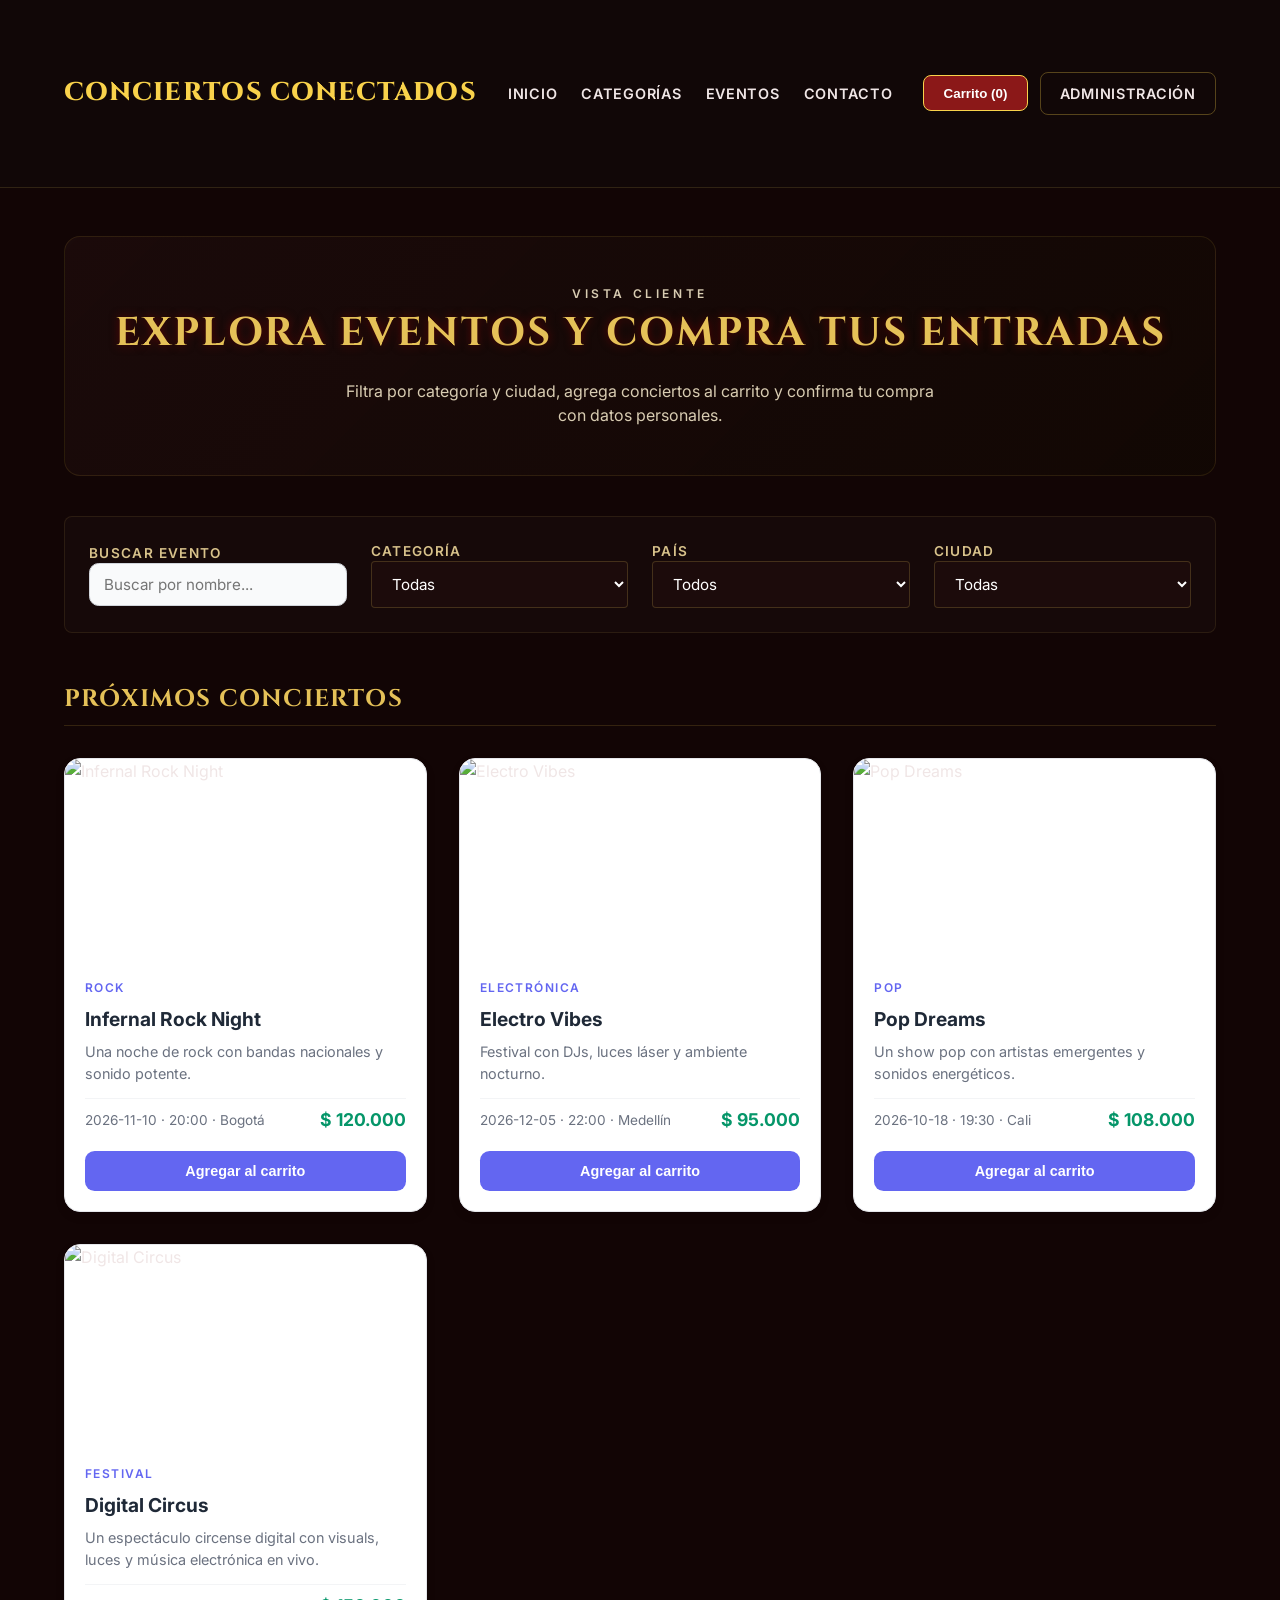
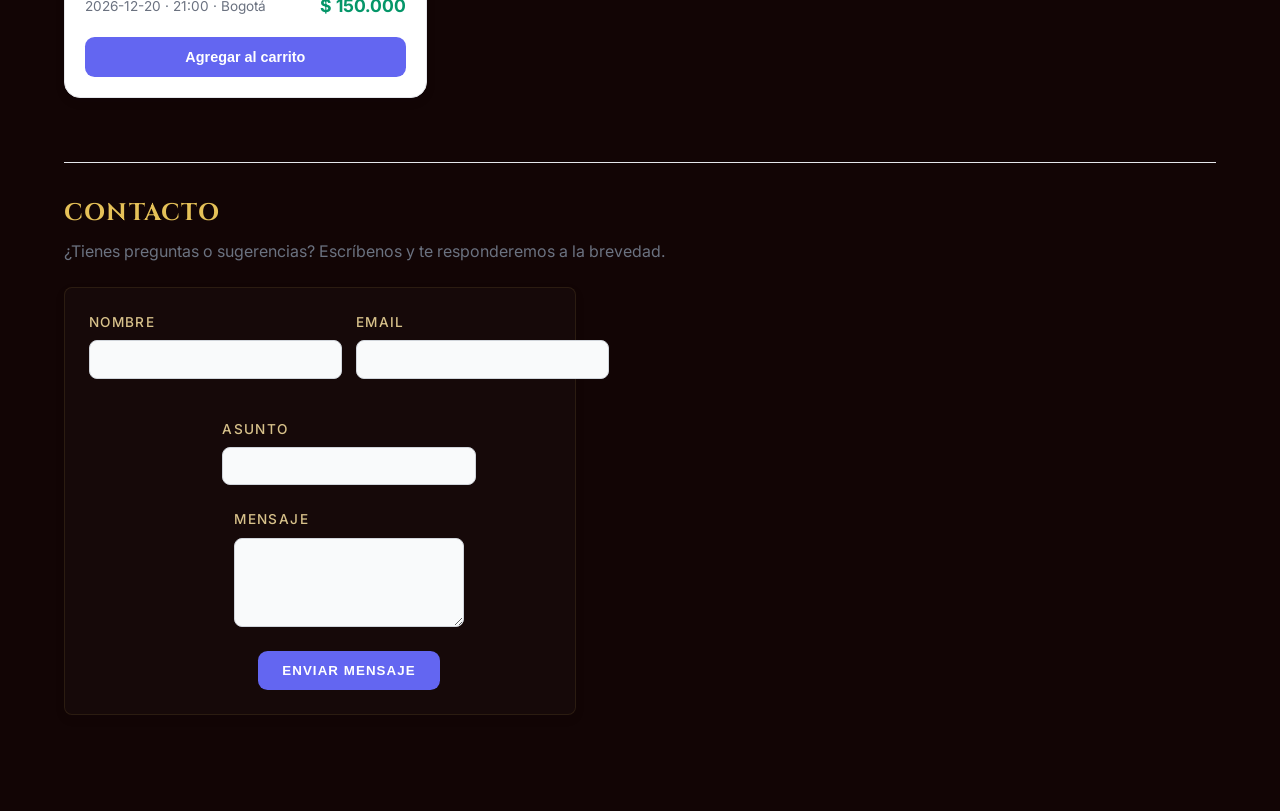
==== commit 6c52fc73: "Merge branch 'main' of https://github.com/karendayanaangaritaescobar12-cmyk/PROYECTO_CONCIERTOS_ALVA" ====
--- a/index.html
+++ b/index.html
@@ -21,6 +21,7 @@
         <button id="open-cart" class="cart-toggle" type="button">Carrito (<span id="cart-count">0</span>)</button>
         <a class="secondary-button" href="admin/admin.html">Administración</a>
       </div>
+      
     </div>
   </header>
 
--- a/css/styles.css
+++ b/css/styles.css
@@ -4,19 +4,14 @@
    @import url('https://fonts.googleapis.com/css2?family=Cinzel:wght@600;800&family=Inter:wght@400;600;800&display=swap');
 
    :root {
-     /* Paleta de colores inspirada en la imagen de referencia */
      --fondo-principal: #120803;    /* Negro con matiz rojizo cálido */
      --fondo-sidebar: #210f0f;      /* Vino tinto muy oscuro */
      --rojo-infernal: #8b1818;      /* Rojo fuego/sangre para acciones */
      --rojo-hover: #a81f1f;         /* Rojo brillante para estados hover */
      --dorado-brillante: #f9d24b;   /* Dorado destacado para títulos */
      --dorado-suave: #d8c28b;       /* Dorado opaco para textos secundarios */
-     --crema-texto: #eee2c5;         /* Blanco cálido para legibilidad */
-     
-     font-family: 'Inter', system-ui, sans-serif;
-     color: #1b1b1b;
-     background: #f7f7f7;
-     line-height: 1.5;
+     --crema-texto: #eee2c5;        /* Blanco cálido para legibilidad */
+     --fondo-inputs: rgba(28, 11, 11, 0.6);
    }
    
    * {
@@ -26,6 +21,10 @@
    body {
      margin: 0;
      padding: 0;
+     background-color: var(--fondo-principal);
+     color: var(--crema-texto);
+     font-family: 'Inter', system-ui, sans-serif;
+     line-height: 1.5;
    }
    
    /* Helper indispensable para el control de secciones con JavaScript */
@@ -34,263 +33,81 @@
    }
    
    /* ==========================================================================
-      2. ESTILOS BASE PÚBLICOS (Manteniendo tu estructura original)
+      2. ESTILOS BASE Y COMPONENTES REUTILIZABLES
       ========================================================================== */
    .container {
-     width: min(1120px, 100% - 2rem);
+     width: min(1200px, 100% - 2rem);
      margin: 0 auto;
      padding: 2rem 0;
    }
    
-   .site-header {
-     background: #111827;
-     color: #ffffff;
-     padding: 1rem 0;
-   }
-   
-   .site-header h1,
-   .site-header nav {
-     display: inline-block;
-     vertical-align: middle;
-   }
-   
-   .site-header nav {
-     float: right;
-   }
-   
-   .site-header a {
-     color: #e5e7eb;
-     margin-left: 1.25rem;
-     text-decoration: none;
-   }
-   
-   #home-hero,
-   #admin-panel {
-     background: #ffffff;
-     border-radius: 1rem;
-     padding: 2rem;
-     box-shadow: 0 10px 30px rgba(15, 23, 42, 0.08);
-   }
-   
-   .site-footer {
-     text-align: center;
-     padding: 1.5rem 0;
-     color: #6b7280;
-   }
-   
-   /* ==========================================================================
-      3. PANEL DE ADMINISTRACIÓN OSCURO (Estilo Premium)
-      ========================================================================== */
-   body.admin-page {
-     font-family: 'Inter', sans-serif;
-     background: var(--fondo-principal);
-     color: var(--crema-texto);
-   }
-   
-   .admin-layout {
-     display: grid;
-     grid-template-columns: 280px 1fr;
-     min-height: 100vh;
-   }
-   
-   /* Sidebar Izquierdo */
-   .admin-sidebar {
-     background: var(--fondo-sidebar);
-     border-right: 1px solid rgba(249, 210, 75, 0.12);
-     padding: 2rem 1.5rem;
-     display: flex;
-     flex-direction: column;
-     gap: 2rem;
-   }
-   
-   .brand {
-     display: flex;
-     flex-direction: column;
-     gap: 0.25rem;
-   }
-   
-   .brand-title {
-     font-family: 'Cinzel', serif;
-     font-size: 1.9rem;
-     letter-spacing: 0.18em;
-     color: var(--dorado-brillante);
-     font-weight: 800;
-     text-shadow: 0 0 10px rgba(249, 210, 75, 0.2);
-   }
-   
-   .brand-subtitle {
+   .eyebrow {
+     margin: 0 0 0.5rem;
      color: var(--dorado-suave);
-     font-size: 0.85rem;
      letter-spacing: 0.25em;
-     font-weight: 600;
-   }
-   
-   /* Navegación del Sidebar */
-   .sidebar-nav {
-     display: flex;
-     flex-direction: column;
-     gap: 0.75rem;
-   }
-   
-   .sidebar-nav a {
-     display: inline-flex;
-     align-items: center;
-     gap: 0.75rem;
-     color: var(--dorado-suave);
-     text-decoration: none;
-     padding: 0.85rem 1rem;
-     border-radius: 0.75rem;
-     font-weight: 600;
-     transition: background 0.2s ease, color 0.2s ease;
-   }
-   
-   .sidebar-nav a.active,
-   .sidebar-nav a:hover {
-     background: rgba(255, 176, 64, 0.12);
-     color: #ffeea8;
-     border-left: 3px solid var(--dorado-brillante);
-     padding-left: calc(1rem - 3px);
-   }
-   
-   /* Botón de salida / Purge */
-   .sidebar-button {
-     margin-top: auto;
-     background: var(--rojo-infernal);
-     color: #f6e1d6;
-     border: 1px solid rgba(249, 210, 75, 0.2);
-     padding: 0.95rem 1rem;
-     border-radius: 0.75rem;
-     text-transform: uppercase;
-     letter-spacing: 0.08em;
-     font-weight: bold;
-     cursor: pointer;
-     transition: all 0.2s ease;
-   }
-   
-   .sidebar-button:hover {
-     background: var(--rojo-hover);
-     box-shadow: 0 0 12px rgba(139, 24, 24, 0.5);
-   }
-   
-   /* Área de Contenido Principal */
-   .admin-content {
-     padding: 2.5rem;
-     max-width: 1400px;
-     width: 100%;
-   }
-   
-   .admin-header {
-     display: flex;
-     justify-content: space-between;
-     align-items: flex-start;
-     gap: 1.5rem;
-     margin-bottom: 2.5rem;
-   }
-   
-   .eyebrow {
-     margin: 0 0 0.75rem;
-     color: var(--dorado-suave);
-     letter-spacing: 0.3em;
      text-transform: uppercase;
      font-size: 0.75rem;
      font-weight: 600;
    }
    
-   .admin-header h1 {
+   h1, h2, h3, .brand-title {
      font-family: 'Cinzel', serif;
-     margin: 0;
-     font-size: clamp(2rem, 3vw, 2.8rem);
-     letter-spacing: 0.04em;
+     color: var(--dorado-brillante);
+     text-transform: uppercase;
+     letter-spacing: 0.05em;
+     margin-top: 0;
+   }
+   
+   /* Botones Universales Infernales */
+   .primary-button {
+     background: var(--rojo-infernal);
+     color: #ffeea8;
+     border: 1px solid var(--dorado-brillante);
+     padding: 0.75rem 1.5rem;
+     border-radius: 0.6rem;
+     font-weight: 600;
+     text-transform: uppercase;
+     letter-spacing: 0.08em;
+     cursor: pointer;
+     transition: all 0.2s ease;
+   }
+   
+   .primary-button:hover {
+     background: var(--rojo-hover);
+     box-shadow: 0 0 15px rgba(139, 24, 24, 0.6);
+   }
+   
+   .secondary-button {
+     background: transparent;
+     color: var(--dorado-suave);
+     border: 1px solid rgba(249, 210, 75, 0.3);
+     padding: 0.6rem 1.2rem;
+     border-radius: 0.5rem;
+     font-weight: 600;
+     text-decoration: none;
+     display: inline-block;
+     transition: all 0.2s;
+   }
+   
+   .secondary-button:hover {
+     border-color: var(--dorado-brillante);
      color: #fff;
-   }
-   
-   /* Reloj en vivo */
-   .live-panel {
-     text-align: right;
      background: rgba(255, 255, 255, 0.02);
-     padding: 0.75rem 1.25rem;
-     border-radius: 0.75rem;
-     border: 1px solid rgba(249, 210, 75, 0.08);
-   }
-   
-   .live-panel span {
-     display: block;
-     font-size: 0.75rem;
-     color: var(--dorado-suave);
-     text-transform: uppercase;
-     letter-spacing: 0.1em;
-   }
-   
-   .live-panel strong {
-     font-size: 1.25rem;
-     color: var(--dorado-brillante);
-   }
-   
-   /* ==========================================================================
-      4. TARJETAS DE MÉTRICAS (Dashboard)
-      ========================================================================== */
-   .metric-grid {
-     display: grid;
-     grid-template-columns: repeat(4, minmax(0, 1fr)); /* Cambiado a 4 para tus 4 métricas */
-     gap: 1.25rem;
-     margin-bottom: 2.5rem;
-   }
-   
-   .metric-card {
-     background: rgba(255, 255, 255, 0.02);
-     border: 1px solid rgba(249, 210, 75, 0.08);
-     border-radius: 1rem;
-     padding: 1.75rem;
-     transition: transform 0.2s ease, border-color 0.2s ease;
-   }
-   
-   .metric-card:hover {
-     transform: translateY(-3px);
-     border-color: rgba(249, 210, 75, 0.2);
-     background: rgba(255, 255, 255, 0.04);
-   }
-   
-   .metric-label {
-     display: block;
-     color: var(--dorado-suave);
-     text-transform: uppercase;
-     letter-spacing: 0.15em;
-     font-size: 0.75rem;
-     margin-bottom: 0.75rem;
-     font-weight: 600;
-   }
-   
-   .metric-card strong {
-     display: block;
-     font-size: 2.5rem;
-     font-weight: 800;
-     color: #fff;
-     font-family: 'Cinzel', serif;
-   }
-   
-   /* ==========================================================================
-      5. FORMULARIOS DE GESTIÓN (Categorías y Eventos)
-      ========================================================================== */
-   .form-card {
-     background: rgba(255, 255, 255, 0.02);
-     border: 1px solid rgba(249, 210, 75, 0.08);
-     border-radius: 1rem;
-     padding: 2rem;
-     margin-bottom: 2.5rem;
-   }
-   
+   }
+   
+   /* Formularios Globales en Modo Oscuro */
    .form-grid {
      display: grid;
      grid-template-columns: repeat(auto-fit, minmax(220px, 1fr));
-     gap: 1.5rem;
-     margin-bottom: 1.75rem;
-   }
-   
-   .form-grid .full-width {
+     gap: 1.25rem;
+     margin-bottom: 1.5rem;
+   }
+   
+   .full-width {
      grid-column: 1 / -1;
    }
    
-   .form-grid label {
+   label {
      display: flex;
      flex-direction: column;
      gap: 0.5rem;
@@ -301,91 +118,421 @@
      font-weight: 600;
    }
    
-   .form-grid input, 
-   .form-grid select, 
-   .form-grid textarea {
-     background: rgba(0, 0, 0, 0.3);
+   input, select, textarea {
+     background: var(--fondo-inputs);
      border: 1px solid rgba(249, 210, 75, 0.15);
-     border-radius: 0.6rem;
-     padding: 0.85rem 1rem;
+     border-radius: 0.5rem;
+     padding: 0.75rem 1rem;
      color: #fff;
      font-family: 'Inter', sans-serif;
      font-size: 0.95rem;
      transition: all 0.2s ease;
    }
    
-   .form-grid input:focus, 
-   .form-grid select:focus, 
-   .form-grid textarea:focus {
+   input:focus, select:focus, textarea:focus {
      outline: none;
      border-color: var(--dorado-brillante);
      box-shadow: 0 0 8px rgba(249, 210, 75, 0.2);
      background: rgba(0, 0, 0, 0.5);
    }
    
-   /* Botón de enviar formulario */
-   .primary-button {
+   select option {
+     background: var(--fondo-sidebar);
+     color: var(--crema-texto);
+   }
+   
+   /* Mensajes de Estado */
+   .success-message {
+     margin-top: 0.75rem;
+     padding: 0.75rem;
+     background: rgba(6, 95, 70, 0.3);
+     border: 1px solid #065f46;
+     color: #34d399;
+     border-radius: 0.5rem;
+     text-align: center;
+   }
+   
+   .error-message {
+     margin-top: 0.5rem;
+     padding: 0.5rem;
+     background: rgba(153, 27, 27, 0.3);
+     border: 1px solid #991b1b;
+     color: #f87171;
+     border-radius: 0.4rem;
+     text-align: center;
+     font-size: 0.85rem;
+   }
+   
+   /* ==========================================================================
+      3. ESTRUCTURA DE LA VISTA PÚBLICA (Navegación y Layout)
+      ========================================================================== */
+   .site-header {
+     background: #110707;
+     border-bottom: 1px solid rgba(249, 210, 75, 0.15);
+     padding: 1.25rem 0;
+   }
+   
+   .header-inner {
+     display: flex;
+     justify-content: space-between;
+     align-items: center;
+     padding: 0;
+   }
+   
+   .site-header .brand {
+     font-family: 'Cinzel', serif;
+     color: var(--dorado-brillante);
+     font-size: 1.6rem;
+     font-weight: 800;
+     text-decoration: none;
+     letter-spacing: 0.05em;
+   }
+   
+   .main-nav {
+     display: flex;
+     gap: 1.5rem;
+   }
+   
+   .main-nav a {
+     color: var(--crema-texto);
+     text-decoration: none;
+     text-transform: uppercase;
+     font-size: 0.85rem;
+     font-weight: 600;
+     letter-spacing: 0.1em;
+     transition: color 0.2s;
+   }
+   
+   .main-nav a:hover {
+     color: var(--dorado-brillante);
+   }
+   
+   .header-actions {
+     display: flex;
+     align-items: center;
+     gap: 1rem;
+   }
+   
+   .cart-toggle {
      background: var(--rojo-infernal);
+     color: #fff;
+     border: 1px solid var(--dorado-brillante);
+     padding: 0.6rem 1.2rem;
+     border-radius: 0.5rem;
+     font-weight: 700;
+     cursor: pointer;
+     transition: background 0.2s;
+   }
+   
+   .cart-toggle:hover {
+     background: var(--rojo-hover);
+   }
+   
+   /* Diseño Asimétrico con Carrito Lateral */
+   .public-layout {
+     display: flex;
+     gap: 2.5rem;
+     align-items: flex-start;
+   }
+   
+   .public-panel {
+     flex: 1;
+     min-width: 0;
+   }
+   
+   /* Hero Sección */
+   .hero-card {
+     background: linear-gradient(135deg, rgba(33, 15, 15, 0.6) 0%, rgba(18, 8, 3, 0.8) 100%);
+     border: 1px solid rgba(249, 210, 75, 0.1);
+     padding: 3rem 2rem;
+     border-radius: 1rem;
+     margin-bottom: 2.5rem;
+     text-align: center;
+   }
+   
+   .hero-card h1 {
+     font-size: 2.5rem;
+     text-shadow: 0 0 15px rgba(139, 24, 24, 0.5);
+   }
+   
+   .hero-card p {
+     color: var(--crema-texto);
+     max-width: 600px;
+     margin: 0 auto;
+     opacity: 0.9;
+   }
+   
+   /* Filtros */
+   .filters-panel {
+     background: rgba(33, 15, 15, 0.4);
+     border: 1px solid rgba(249, 210, 75, 0.08);
+     padding: 1.5rem;
+     border-radius: 1rem;
+     display: flex;
+     flex-wrap: wrap;
+     gap: 1.25rem;
+     margin-bottom: 2.5rem;
+   }
+   
+   .filter-group {
+     flex: 1;
+     min-width: 180px;
+   }
+   
+   .filter-group input, .filter-group select {
+     width: 100%;
+   }
+   
+   /* Rejilla de Conciertos */
+   .events-panel {
+     margin-bottom: 4rem;
+   }
+   
+   .events-panel h2 {
+     font-size: 1.8rem;
+     border-bottom: 1px solid rgba(249, 210, 75, 0.15);
+     padding-bottom: 0.5rem;
+     margin-bottom: 1.5rem;
+   }
+   
+   .events-grid {
+     display: grid;
+     grid-template-columns: repeat(auto-fill, minmax(280px, 1fr));
+     gap: 1.5rem;
+   }
+   
+   .empty-results {
+     grid-column: 1 / -1;
+     text-align: center;
+     padding: 4rem;
+     color: var(--dorado-suave);
+     font-style: italic;
+   }
+   
+   /* Contacto Público */
+   .contact-section {
+     border-top: 1px solid rgba(249, 210, 75, 0.1);
+     padding-top: 2.5rem;
+   }
+   
+   .contact-form {
+     background: rgba(33, 15, 15, 0.3);
+     border: 1px solid rgba(249, 210, 75, 0.08);
+     border-radius: 1rem;
+     padding: 2rem;
+     max-width: 100%;
+   }
+   
+   /* ==========================================================================
+      4. PANEL DEL CARRITO LATERAL
+      ========================================================================== */
+   .cart-panel {
+     width: 380px;
+     background: var(--fondo-sidebar);
+     border: 1px solid rgba(249, 210, 75, 0.15);
+     border-radius: 1rem;
+     padding: 1.75rem;
+     position: sticky;
+     top: 2rem;
+     box-shadow: 0 15px 35px rgba(0, 0, 0, 0.6);
+   }
+   
+   .cart-header {
+     display: flex;
+     justify-content: space-between;
+     align-items: center;
+     margin-bottom: 1.5rem;
+     border-bottom: 1px solid rgba(249, 210, 75, 0.1);
+     padding-bottom: 0.75rem;
+   }
+   
+   .cart-header h2 {
+     font-size: 1.3rem;
+     margin: 0;
+   }
+   
+   .cart-close-button {
+     background: transparent;
+     border: 1px solid rgba(249, 210, 75, 0.3);
+     color: var(--dorado-suave);
+     padding: 0.3rem 0.75rem;
+     border-radius: 0.4rem;
+     cursor: pointer;
+   }
+   
+   .cart-close-button:hover {
+     color: #fff;
+     border-color: var(--dorado-brillante);
+   }
+   
+   .cart-items {
+     display: flex;
+     flex-direction: column;
+     gap: 1rem;
+     max-height: 300px;
+     overflow-y: auto;
+     margin-bottom: 1.5rem;
+   }
+   
+   .cart-item {
+     display: flex;
+     justify-content: space-between;
+     align-items: center;
+     padding: 0.75rem;
+     background: rgba(0, 0, 0, 0.2);
+     border: 1px solid rgba(249, 210, 75, 0.05);
+     border-radius: 0.5rem;
+   }
+   
+   .cart-item strong {
+     color: #fff;
+   }
+   
+   .cart-summary {
+     display: flex;
+     justify-content: space-between;
+     align-items: center;
+     padding: 1rem 0;
+     border-top: 1px solid rgba(249, 210, 75, 0.12);
+     margin-bottom: 1.5rem;
+   }
+   
+   .cart-summary strong {
+     font-size: 1.4rem;
+     color: var(--dorado-brillante);
+     font-family: 'Cinzel', serif;
+   }
+   
+   .checkout-form {
+     border-top: 1px solid rgba(249, 210, 75, 0.15);
+     padding-top: 1.25rem;
+   }
+   
+   .checkout-form h3 {
+     font-size: 1rem;
+     margin-bottom: 1rem;
+   }
+   
+   /* ==========================================================================
+      5. PANEL DE ADMINISTRACIÓN OSCURO (Dashboard e Interfaces Internas)
+      ========================================================================== */
+   body.admin-page {
+     background: var(--fondo-principal);
+   }
+   
+   .admin-layout {
+     display: grid;
+     grid-template-columns: 280px 1fr;
+     min-height: 100vh;
+   }
+   
+   .admin-sidebar {
+     background: var(--fondo-sidebar);
+     border-right: 1px solid rgba(249, 210, 75, 0.12);
+     padding: 2rem 1.5rem;
+     display: flex;
+     flex-direction: column;
+     gap: 2rem;
+   }
+   
+   .admin-sidebar .brand-title {
+     font-size: 1.9rem;
+     font-weight: 800;
+     text-shadow: 0 0 10px rgba(249, 210, 75, 0.2);
+   }
+   
+   .admin-sidebar .brand-subtitle {
+     color: var(--dorado-suave);
+     font-size: 0.85rem;
+     letter-spacing: 0.25em;
+     font-weight: 600;
+   }
+   
+   .sidebar-nav {
+     display: flex;
+     flex-direction: column;
+     gap: 0.75rem;
+   }
+   
+   .sidebar-nav a {
+     display: inline-flex;
+     align-items: center;
+     color: var(--dorado-suave);
+     text-decoration: none;
+     padding: 0.85rem 1rem;
+     border-radius: 0.75rem;
+     font-weight: 600;
+     transition: all 0.2s ease;
+   }
+   
+   .sidebar-nav a:hover {
+     background: rgba(255, 176, 64, 0.12);
      color: #ffeea8;
-     border: 1px solid var(--dorado-brillante);
-     padding: 0.95rem 1.75rem;
+     border-left: 3px solid var(--dorado-brillante);
+   }
+   
+   .sidebar-button {
+     background: var(--rojo-infernal);
+     color: #f6e1d6;
+     border: 1px solid rgba(249, 210, 75, 0.2);
+     padding: 0.85rem 1rem;
      border-radius: 0.75rem;
      text-transform: uppercase;
-     letter-spacing: 0.08em;
      font-weight: bold;
      cursor: pointer;
-     transition: all 0.2s ease;
-   }
-   
-   .primary-button:hover {
+     text-decoration: none;
+     transition: all 0.2s;
+   }
+   
+   .sidebar-button:hover {
      background: var(--rojo-hover);
-     box-shadow: 0 0 15px rgba(139, 24, 24, 0.6);
-   }
-   
-   /* Panel de Autenticación (Login) */
+     box-shadow: 0 0 12px rgba(139, 24, 24, 0.5);
+   }
+   
+   .admin-content {
+     padding: 2.5rem;
+   }
+   
+   /* Tarjeta contenedora de formularios en Admin */
+   .form-card {
+     background: rgba(255, 255, 255, 0.02);
+     border: 1px solid rgba(249, 210, 75, 0.08);
+     border-radius: 1rem;
+     padding: 2rem;
+     margin-bottom: 2.5rem;
+   }
+   
+   /* Panel de Login */
    .auth-panel {
      display: flex;
      justify-content: center;
      align-items: center;
-     min-height: 70vh;
+     min-height: 75vh;
    }
    
    .auth-card {
-     background: rgba(255, 255, 255, 0.02);
+     background: rgba(33, 15, 15, 0.5);
      border: 1px solid rgba(249, 210, 75, 0.15);
-     border-radius: 1rem;
+     border-radius: 1.25rem;
      padding: 2.5rem;
      width: 100%;
-     max-width: 420px;
+     max-width: 400px;
    }
    
    .auth-card h1 {
-     font-family: 'Cinzel', serif;
-     color: #fff;
-     margin-top: 0;
-     margin-bottom: 2rem;
+     margin-bottom: 1.5rem;
      font-size: 1.8rem;
    }
    
-   .auth-card label {
+   .auth-card form {
      display: flex;
      flex-direction: column;
-     gap: 0.5rem;
-     margin-bottom: 1.25rem;
-     color: var(--dorado-suave);
-     font-size: 0.85rem;
-   }
-   
-   .auth-card input {
-     background: rgba(0, 0, 0, 0.2);
-     border: 1px solid rgba(249, 210, 75, 0.15);
-     padding: 0.85rem;
-     border-radius: 0.5rem;
-     color: #fff;
+     gap: 1.25rem;
    }
    
    .auth-card .primary-button {
      width: 100%;
+
      margin-top: 1rem;
    }
    
@@ -1215,4 +1362,7 @@
 .event-card:hover {
   transform: translateY(-5px);
   border-color: #e5c158;
-}+}
+=======
+   }
+>>>>>>> 349849acdc3be90e38143e6d7fc687694cf90f28
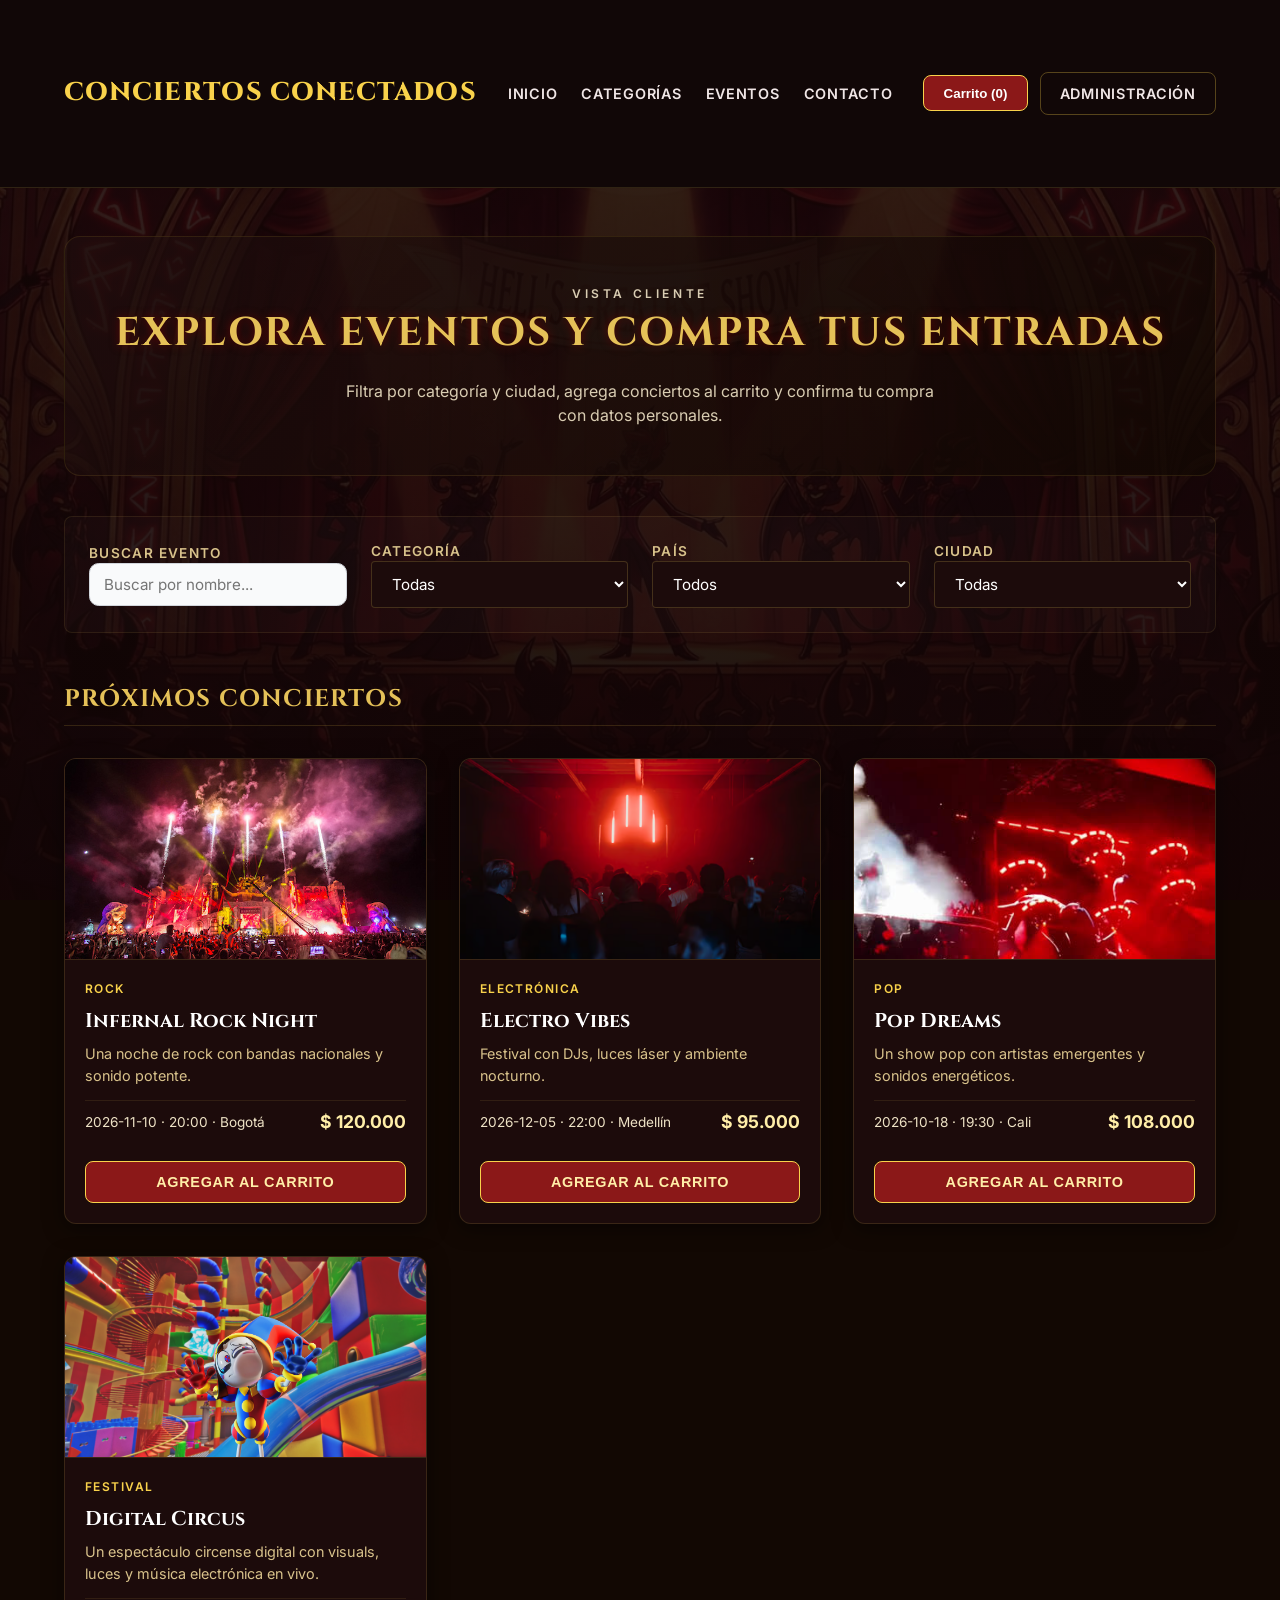
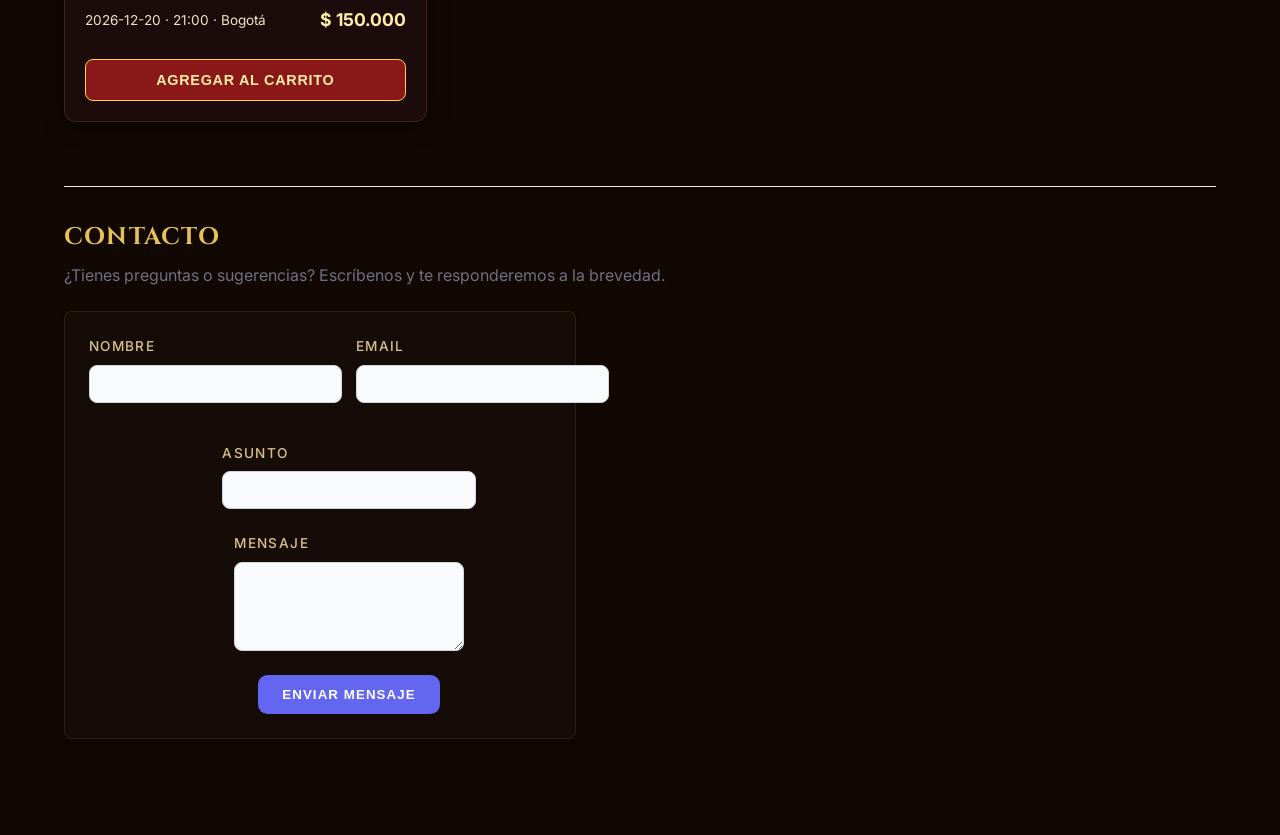
==== commit 43e53f07: "estilos finales" ====
--- a/index.html
+++ b/index.html
@@ -6,6 +6,7 @@
   <title>Conciertos Conectados</title>
   <link rel="stylesheet" href="css/styles.css" />
   <link rel="stylesheet" href="css/responsive.css" />
+  
 </head>
 <body>
   <header class="site-header">
@@ -115,4 +116,5 @@
   <script defer src="js/cart.js"></script>
   <script defer src="js/main.js"></script>
 </body>
+
 </html>
--- a/css/styles.css
+++ b/css/styles.css
@@ -656,8 +656,19 @@
    ========================================================================== */
 
 /* Cambiar el fondo global de la página pública para que sea oscuro */
+/* ==========================================================================
+   8. VISTA PÚBLICA / CLIENTE (Estilo "Sonic Revolution" con Fondo)
+   ========================================================================== */
+
+/* Cambiar el fondo global de la página pública para que tenga la imagen de fondo */
 body:not(.admin-page) {
-  background-color: #120505; /* El negro-rojizo de la imagen */
+  background-image: 
+    linear-gradient(to bottom, rgba(18, 5, 5, 0.85), rgba(18, 5, 5, 0.95)), 
+    url('../assets/img/dark\ hero..png'); /* <- Cambia esto por la ruta de tu fondo */
+  background-attachment: fixed;
+  background-position: center;
+  background-repeat: no-repeat;
+  background-size: cover;
   color: #f0e6e6; /* Texto claro */
   font-family: 'Inter', sans-serif;
 }
@@ -1363,6 +1374,3 @@
   transform: translateY(-5px);
   border-color: #e5c158;
 }
-=======
-   }
->>>>>>> 349849acdc3be90e38143e6d7fc687694cf90f28
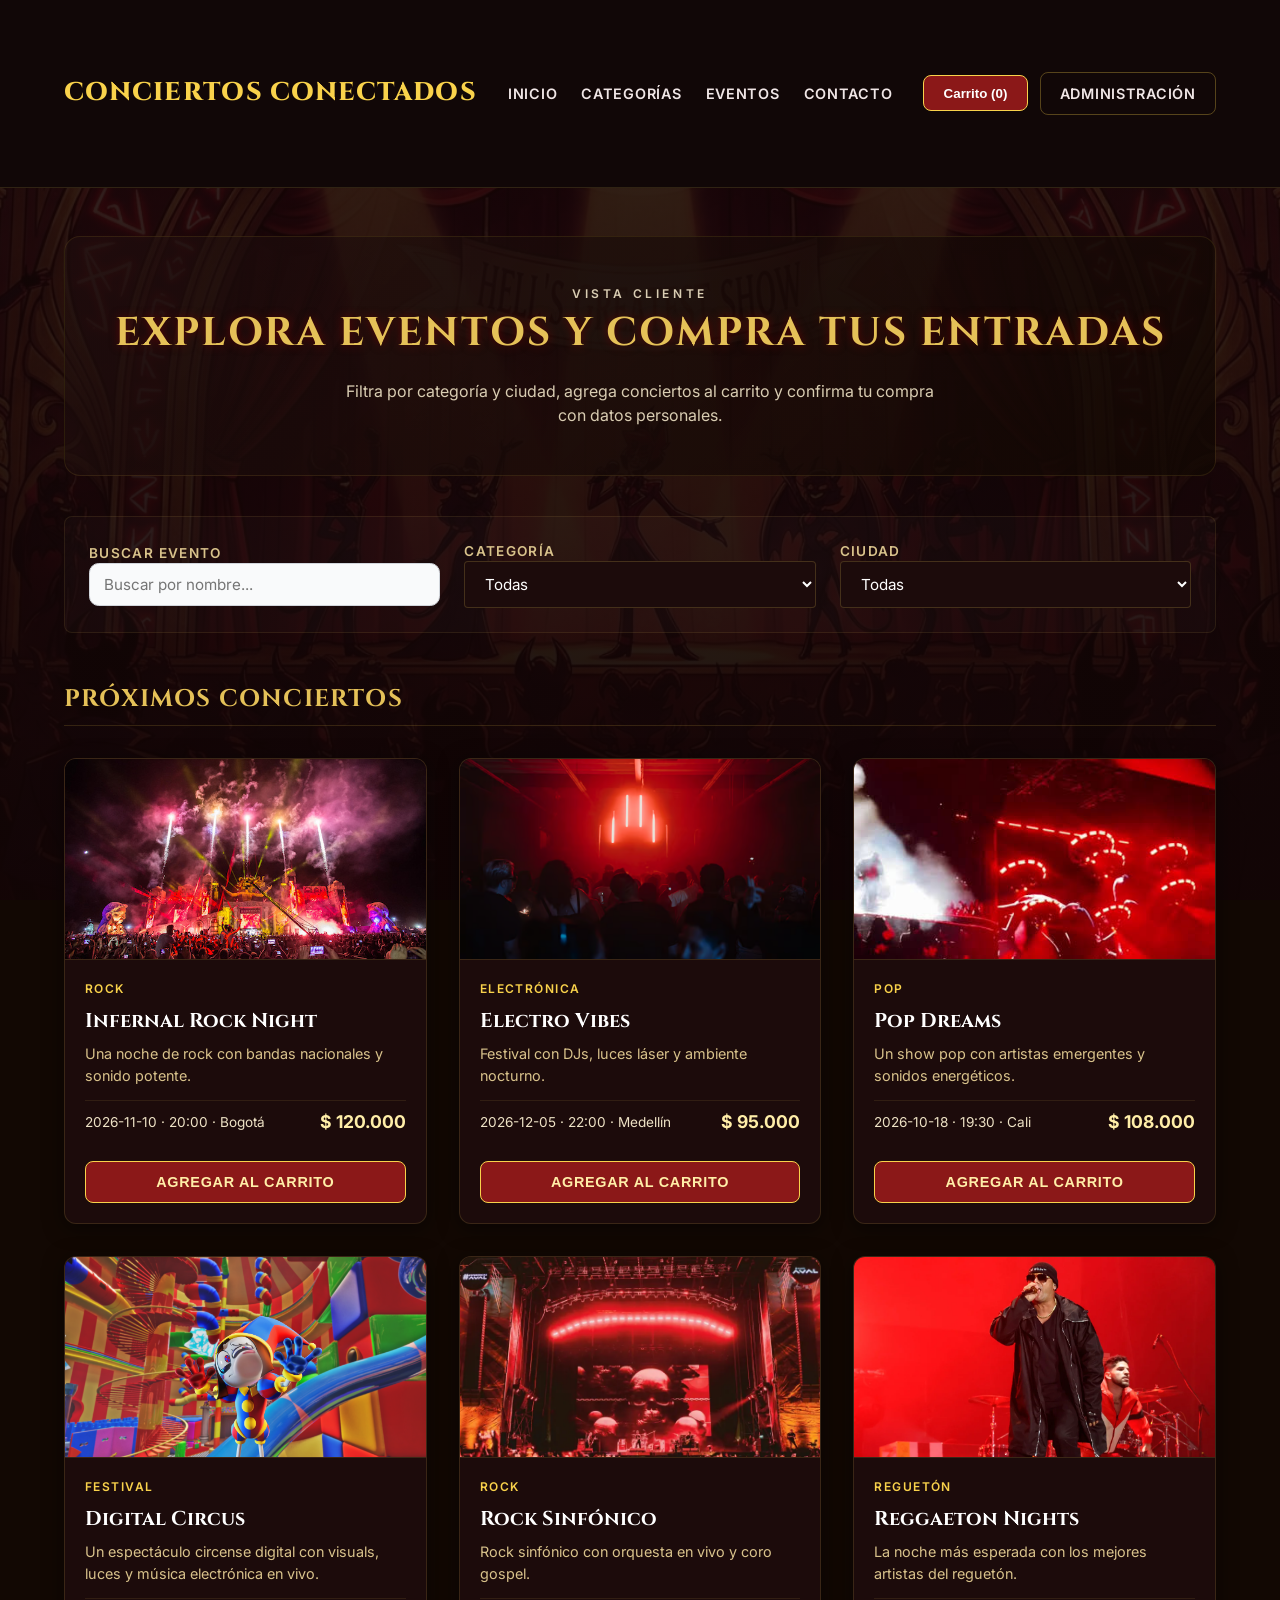
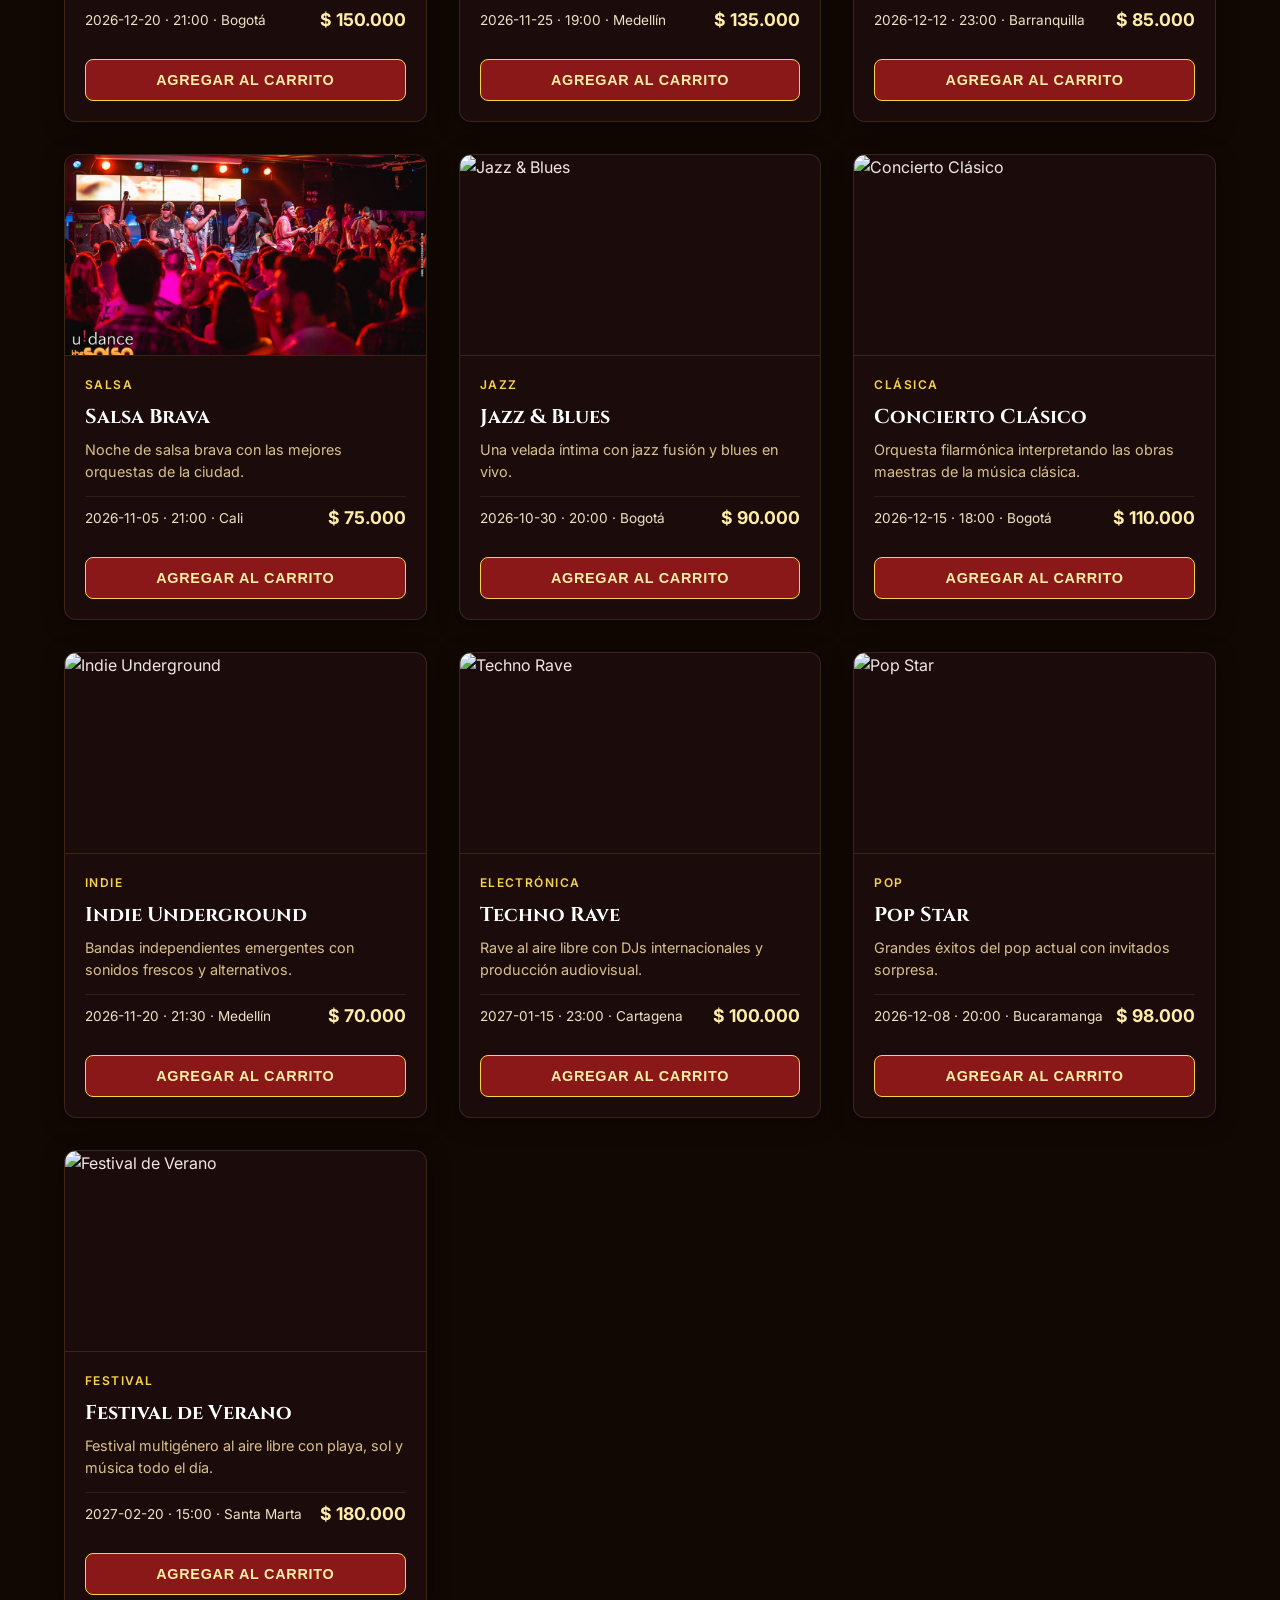
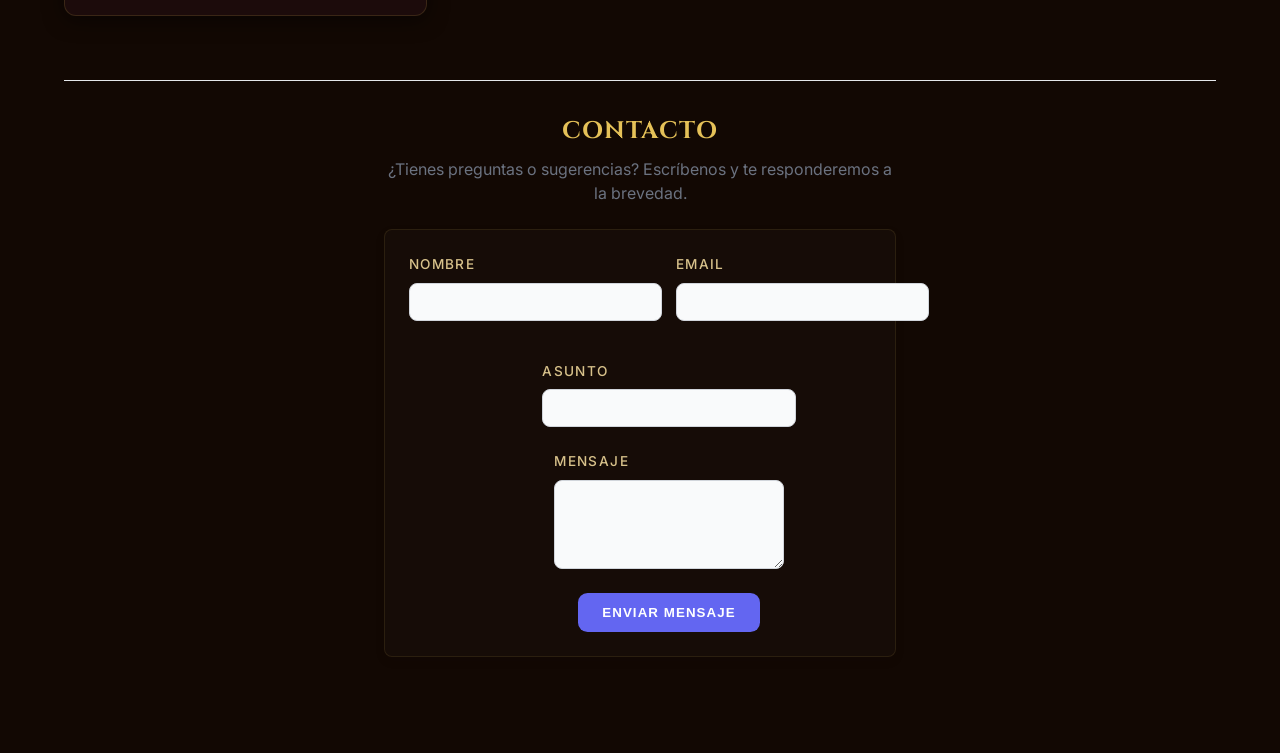
==== commit 5214b914: "comot con bendicion" ====
--- a/index.html
+++ b/index.html
@@ -42,10 +42,6 @@
         <div class="filter-group">
           <label for="category-filter">Categoría</label>
           <select id="category-filter"><option value="">Todas</option></select>
-        </div>
-        <div class="filter-group">
-          <label for="country-filter">País</label>
-          <select id="country-filter"><option value="">Todos</option></select>
         </div>
         <div class="filter-group">
           <label for="city-filter">Ciudad</label>
--- a/css/styles.css
+++ b/css/styles.css
@@ -27,7 +27,6 @@
      line-height: 1.5;
    }
    
-   /* Helper indispensable para el control de secciones con JavaScript */
    .hidden {
      display: none !important;
    }
@@ -95,7 +94,7 @@
      background: rgba(255, 255, 255, 0.02);
    }
    
-   /* Formularios Globales en Modo Oscuro */
+   /* Formularios Globales */
    .form-grid {
      display: grid;
      grid-template-columns: repeat(auto-fit, minmax(220px, 1fr));
@@ -593,7 +592,7 @@
      font-size: 0.95rem;
    }
    
-   /* Acciones de filas de tabla (Suelen ser botones o enlaces de borrar/editar) */
+   /* Acciones de filas de tabla botones o enlaces de borrar/editar) */
    .data-table td a, 
    .data-table td button {
      color: var(--dorado-brillante);
@@ -660,16 +659,16 @@
    8. VISTA PÚBLICA / CLIENTE (Estilo "Sonic Revolution" con Fondo)
    ========================================================================== */
 
-/* Cambiar el fondo global de la página pública para que tenga la imagen de fondo */
+/* Cambiar el fondo global imagen de fondo */
 body:not(.admin-page) {
   background-image: 
     linear-gradient(to bottom, rgba(18, 5, 5, 0.85), rgba(18, 5, 5, 0.95)), 
-    url('../assets/img/dark\ hero..png'); /* <- Cambia esto por la ruta de tu fondo */
+    url('../assets/img/dark\ hero..png'); 
   background-attachment: fixed;
   background-position: center;
   background-repeat: no-repeat;
   background-size: cover;
-  color: #f0e6e6; /* Texto claro */
+  color: #f0e6e6;
   font-family: 'Inter', sans-serif;
 }
 
@@ -742,6 +741,7 @@
   border-radius: 0.6rem;
   font-size: 0.95rem;
   background: #f9fafb;
+  color: #1f2937;
   transition: border-color 0.2s, box-shadow 0.2s;
 }
 
@@ -768,6 +768,7 @@
   margin-top: 3rem;
   padding-top: 2rem;
   border-top: 1px solid #e5e7eb;
+  text-align: center;
 }
 
 .contact-section h2 {
@@ -777,8 +778,9 @@
 }
 
 .contact-desc {
-  margin: 0 0 1.5rem;
+  margin: 0 auto 1.5rem;
   color: #6b7280;
+  max-width: 32rem;
 }
 
 .contact-form {
@@ -790,6 +792,8 @@
   flex-direction: column;
   gap: 1rem;
   max-width: 32rem;
+  margin: 0 auto;
+  text-align: left;
 }
 
 .contact-form label {
@@ -808,6 +812,7 @@
   border-radius: 0.5rem;
   font-size: 0.9rem;
   background: #f9fafb;
+  color: #1f2937;
 }
 
 .contact-form input:focus,
@@ -1293,6 +1298,17 @@
   grid-column: span 2;
 }
 
+.metric-card[data-href] {
+  cursor: pointer;
+  transition: background 0.2s, border-color 0.2s, transform 0.2s;
+}
+
+.metric-card[data-href]:hover {
+  background: rgba(255, 255, 255, 0.08);
+  border-color: rgba(255, 193, 7, 0.25);
+  transform: translateY(-2px);
+}
+
 .metric-label {
   display: block;
   color: #d8c28b;
@@ -1308,7 +1324,6 @@
 }
 
 /* Panel de filtros (Buscador, Categoría, Ciudad) */
-/* Nota: Si en tu HTML usas una clase contenedora para los filtros, puedes cambiar este selector */
 body:not(.admin-page) form,
 .filters-panel {
   background: rgba(255, 255, 255, 0.02);
@@ -1352,7 +1367,6 @@
 }
 
 /* Grid de Eventos / Próximos Conciertos */
-/* Asegúrate de que en tu HTML o JS las tarjetas se rendericen dentro de un contenedor con esta clase */
 .events-grid, 
 #events-container {
   display: grid;
@@ -1361,7 +1375,7 @@
   margin-top: 2rem;
 }
 
-/* Estilo de las tarjetas de los eventos (cuando aparezcan) */
+/* Estilo de las tarjetas de los eventos */
 .event-card {
   background: #1c0b0b;
   border: 1px solid rgba(229, 193, 88, 0.1);
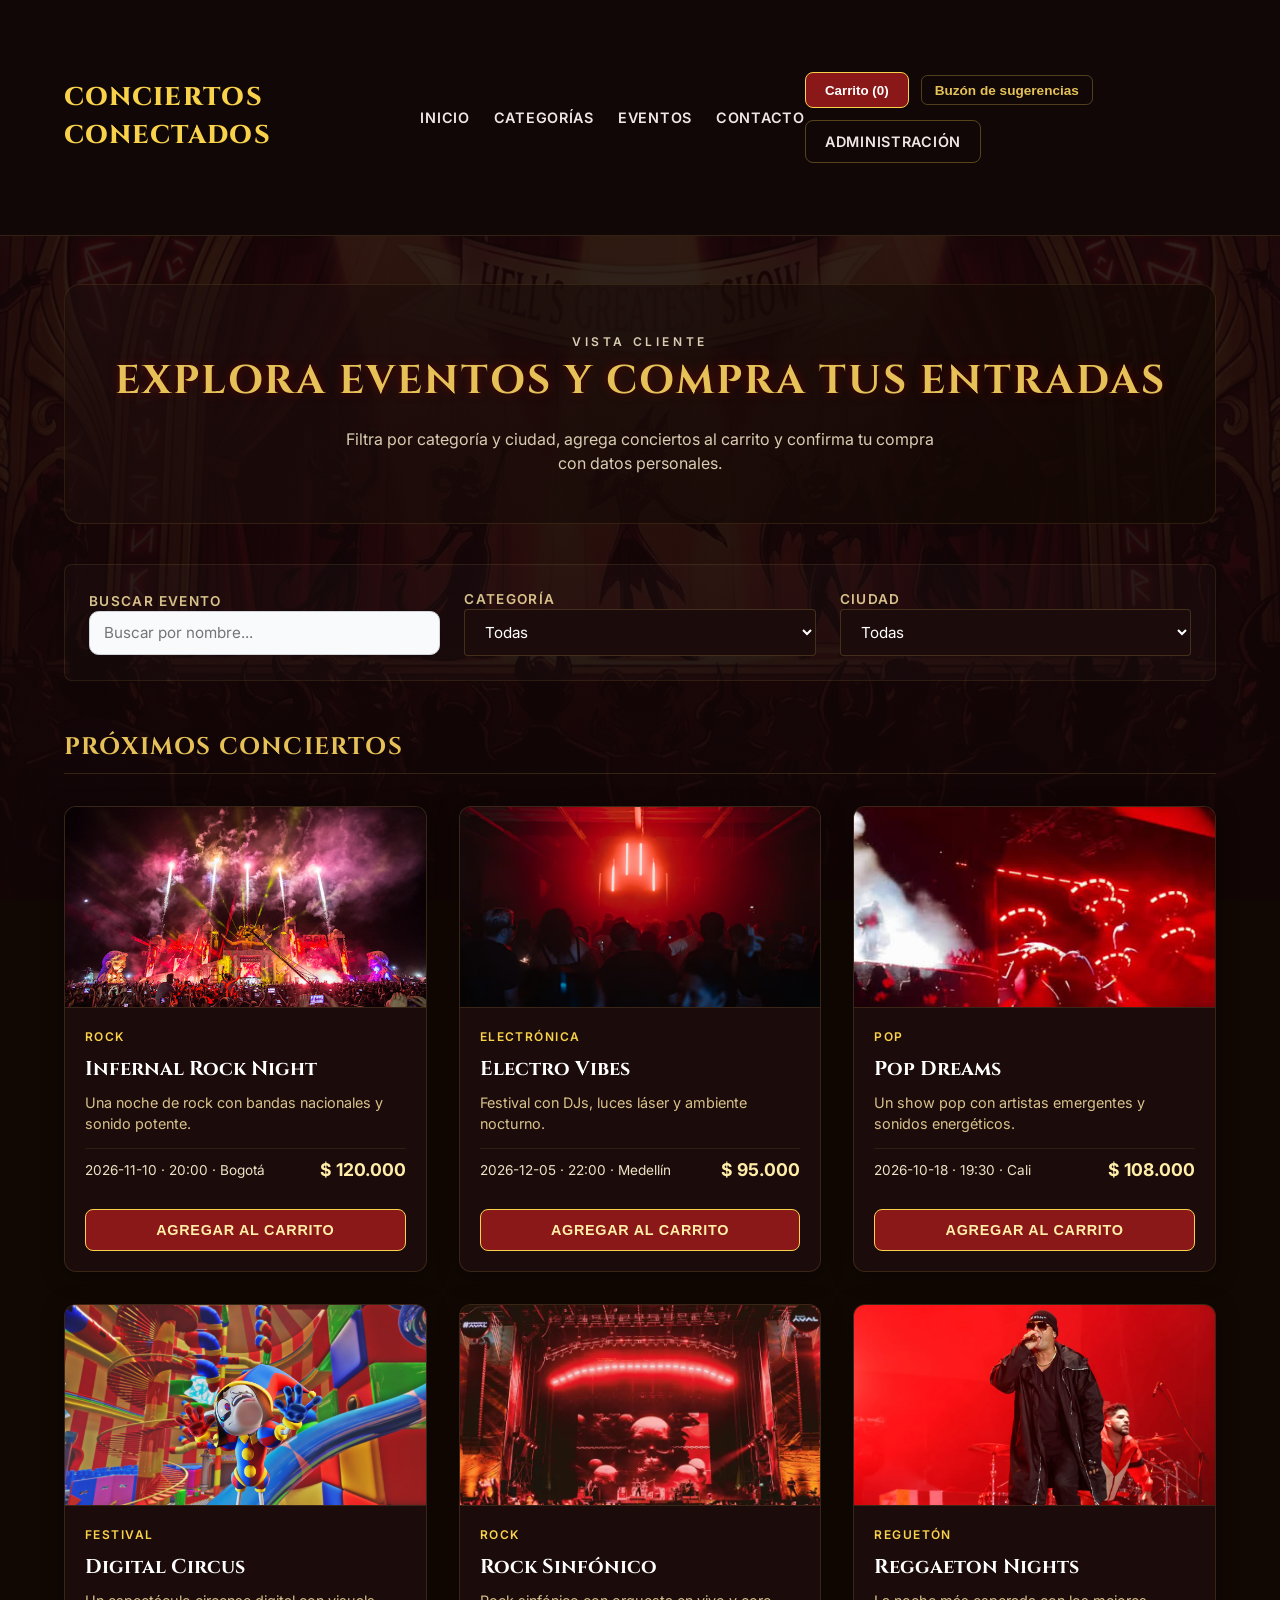
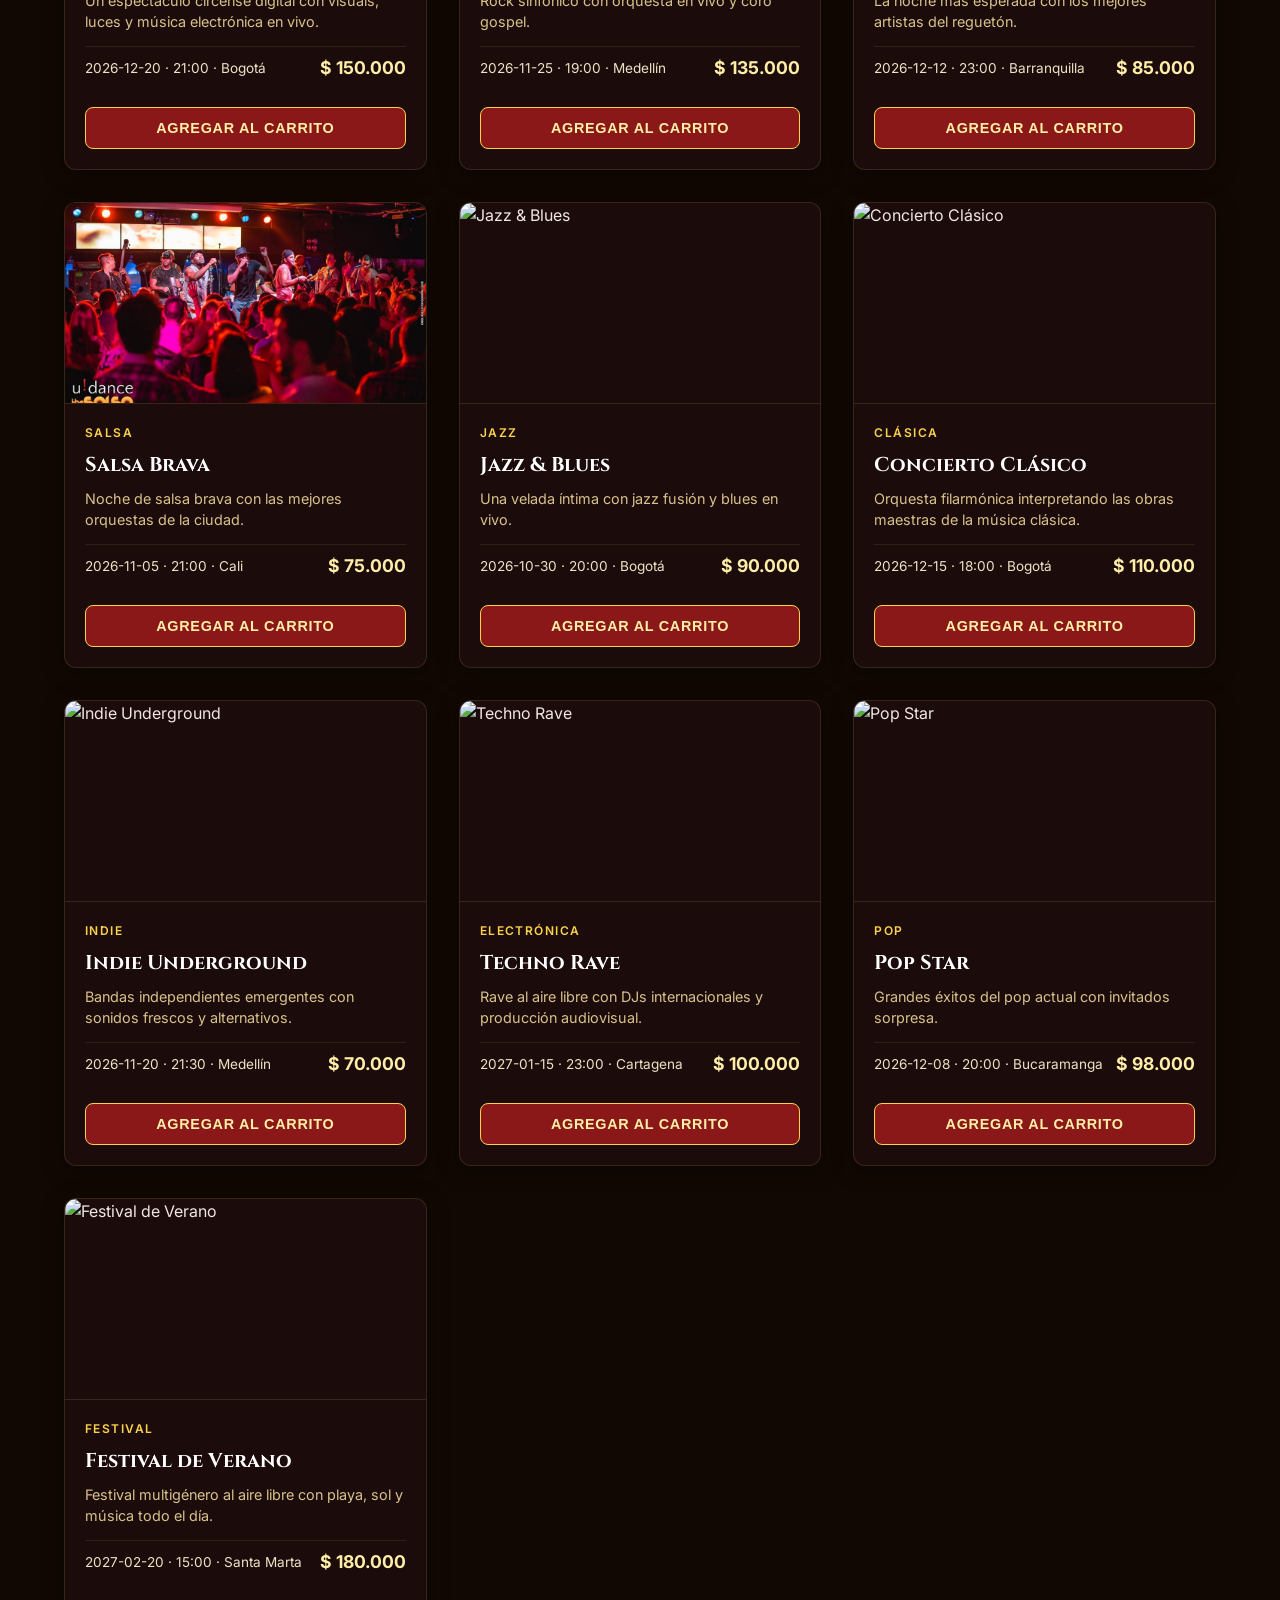
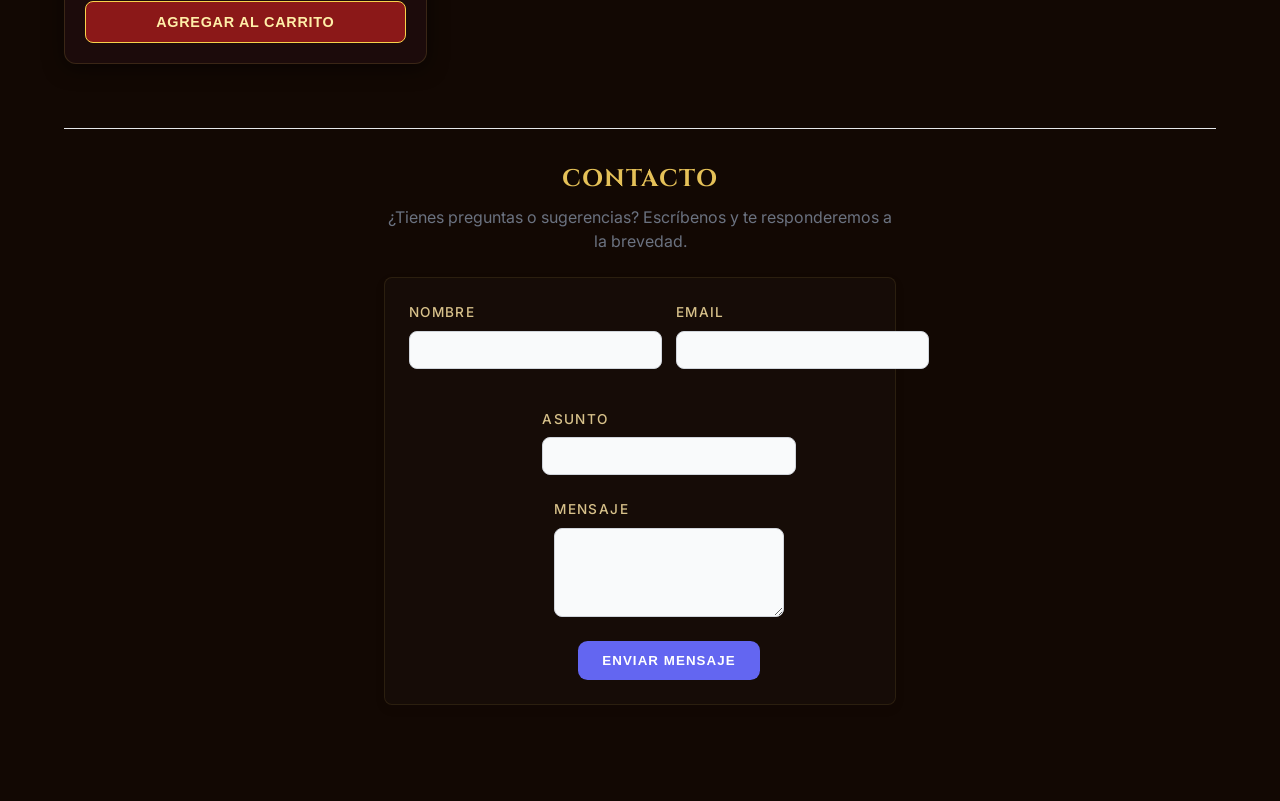
==== commit dae0f795: "actualizacion proyecto" ====
--- a/index.html
+++ b/index.html
@@ -20,6 +20,7 @@
       </nav>
       <div class="header-actions">
         <button id="open-cart" class="cart-toggle" type="button">Carrito (<span id="cart-count">0</span>)</button>
+        <button id="open-suggestion" class="secondary-button" type="button" style="background:none;border:1px solid rgba(229,193,88,0.3);color:#e5c158;padding:0.4rem 0.8rem;border-radius:0.4rem;cursor:pointer;font-size:0.85rem">Buzón de sugerencias</button>
         <a class="secondary-button" href="admin/admin.html">Administración</a>
       </div>
       
@@ -70,6 +71,21 @@
       </section>
     </section>
 
+    <div id="suggestion-backdrop" class="suggestion-backdrop hidden"></div>
+    <aside class="suggestion-modal hidden" id="suggestion-modal">
+      <div class="suggestion-header">
+        <h2>Buzón de sugerencias</h2>
+        <button id="close-suggestion" class="cart-close-button" type="button">Cerrar</button>
+      </div>
+      <form id="suggestion-form" class="suggestion-form">
+        <label>Nombre <input name="nombre" required /></label>
+        <label>Email <input name="email" type="email" required /></label>
+        <label>Mensaje <textarea name="mensaje" rows="4" required></textarea></label>
+        <button type="submit" class="primary-button">Enviar sugerencia</button>
+        <p id="suggestion-message" class="success-message hidden"></p>
+      </form>
+    </aside>
+
     <div id="cart-backdrop" class="cart-backdrop"></div>
     <aside class="cart-panel hidden" id="cart-panel">
       <div class="cart-header">
--- a/css/styles.css
+++ b/css/styles.css
@@ -962,6 +962,7 @@
 .form-grid input,
 .form-grid select,
 .form-grid textarea {
+  color: #110707;
   padding: 0.6rem 0.85rem;
   border: 1px solid #d1d5db;
   border-radius: 0.5rem;
@@ -1375,7 +1376,7 @@
   margin-top: 2rem;
 }
 
-/* Estilo de las tarjetas de los eventos */
+/* Estilo de las tarjetas de los eventos (cuando aparezcan) */
 .event-card {
   background: #1c0b0b;
   border: 1px solid rgba(229, 193, 88, 0.1);
@@ -1388,3 +1389,64 @@
   transform: translateY(-5px);
   border-color: #e5c158;
 }
+
+/* Buzón de sugerencias - modal */
+.suggestion-backdrop {
+  position: fixed;
+  inset: 0;
+  background: rgba(0,0,0,0.6);
+  z-index: 9000;
+}
+
+.suggestion-modal {
+  position: fixed;
+  top: 50%;
+  left: 50%;
+  transform: translate(-50%, -50%);
+  z-index: 9001;
+  background: #121212;
+  border: 1px solid rgba(229,193,88,0.15);
+  border-radius: 1rem;
+  padding: 2rem;
+  width: 90%;
+  max-width: 480px;
+  max-height: 80vh;
+  overflow-y: auto;
+  color: #e0d6c8;
+}
+
+.suggestion-header {
+  display: flex;
+  justify-content: space-between;
+  align-items: center;
+  margin-bottom: 1.5rem;
+}
+
+.suggestion-header h2 {
+  margin: 0;
+  color: #e5c158;
+  font-size: 1.25rem;
+}
+
+.suggestion-form label {
+  display: block;
+  margin-bottom: 1rem;
+  color: #d8c28b;
+}
+
+.suggestion-form input,
+.suggestion-form textarea {
+  display: block;
+  width: 100%;
+  margin-top: 0.25rem;
+  background: rgba(255,255,255,0.05);
+  border: 1px solid rgba(255,255,255,0.1);
+  border-radius: 0.4rem;
+  padding: 0.5rem;
+  color: #e0d6c8;
+  box-sizing: border-box;
+}
+
+.suggestion-form textarea {
+  resize: vertical;
+}
